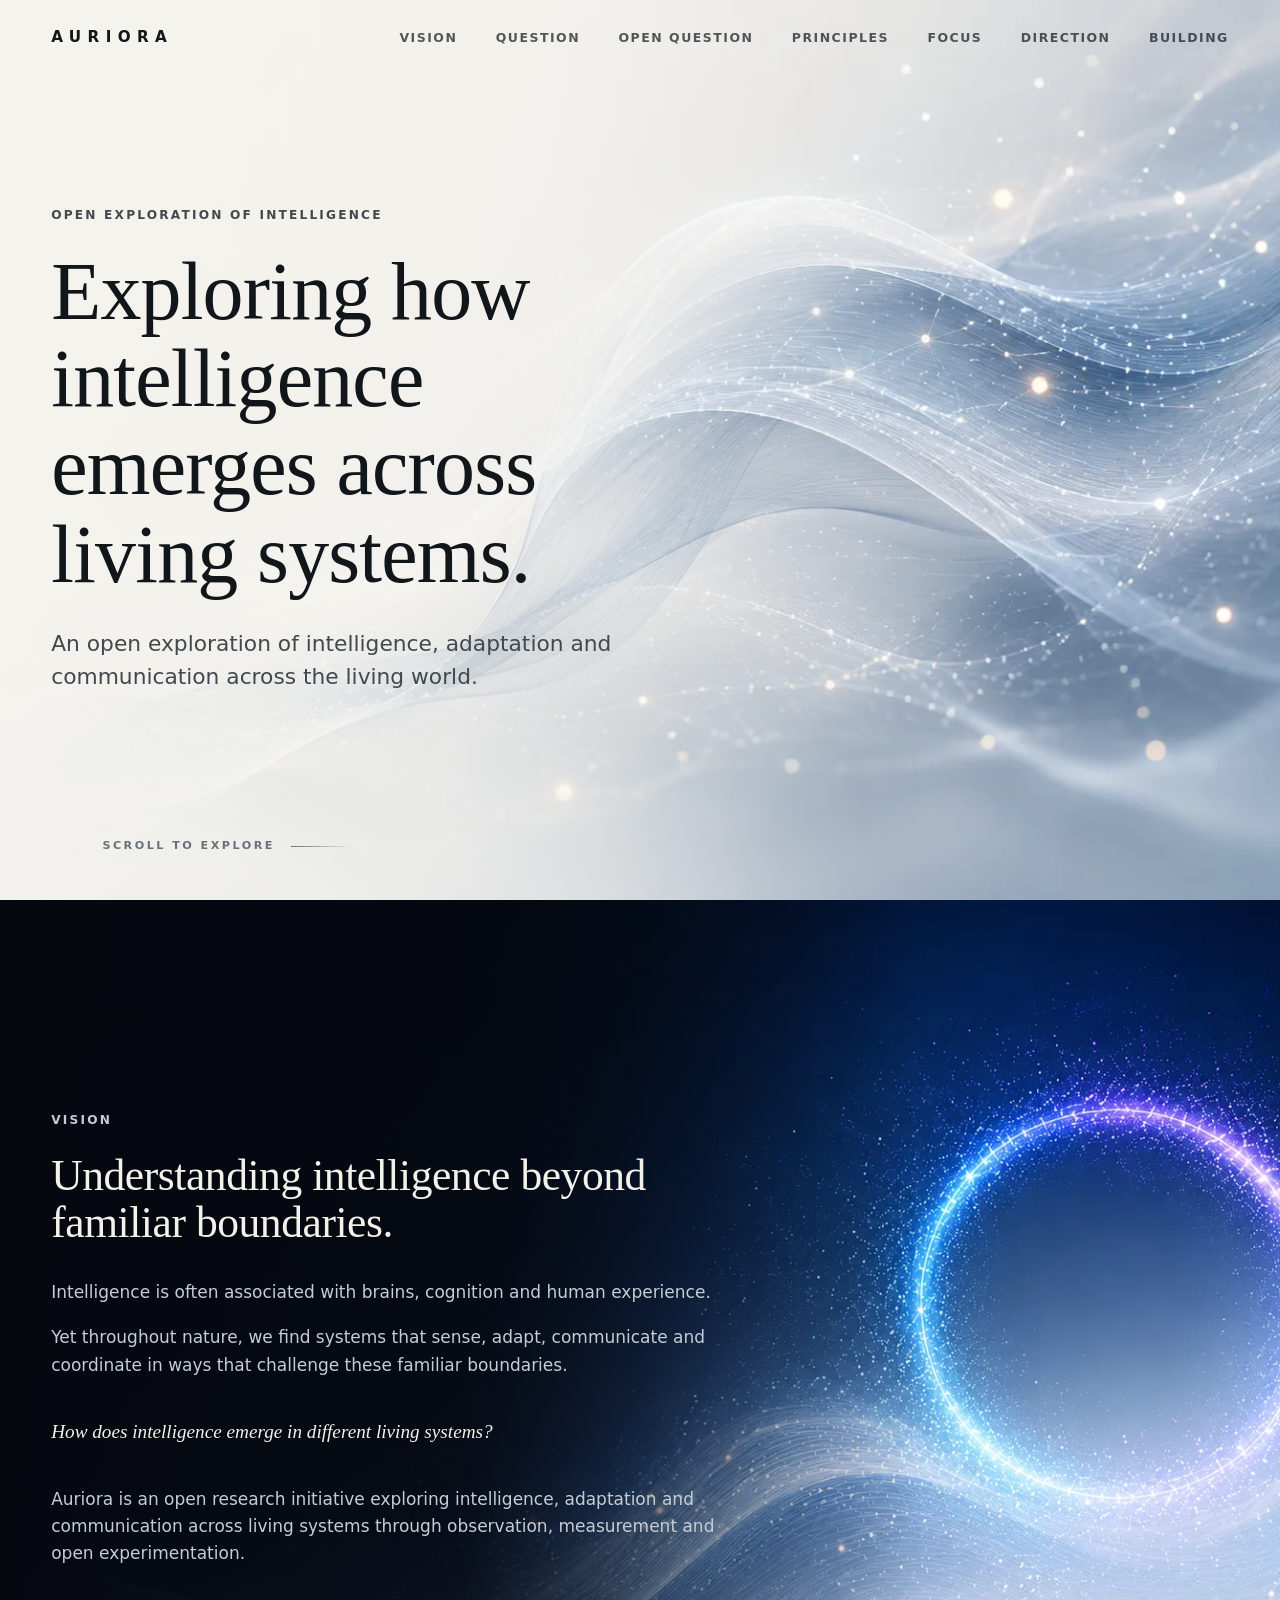
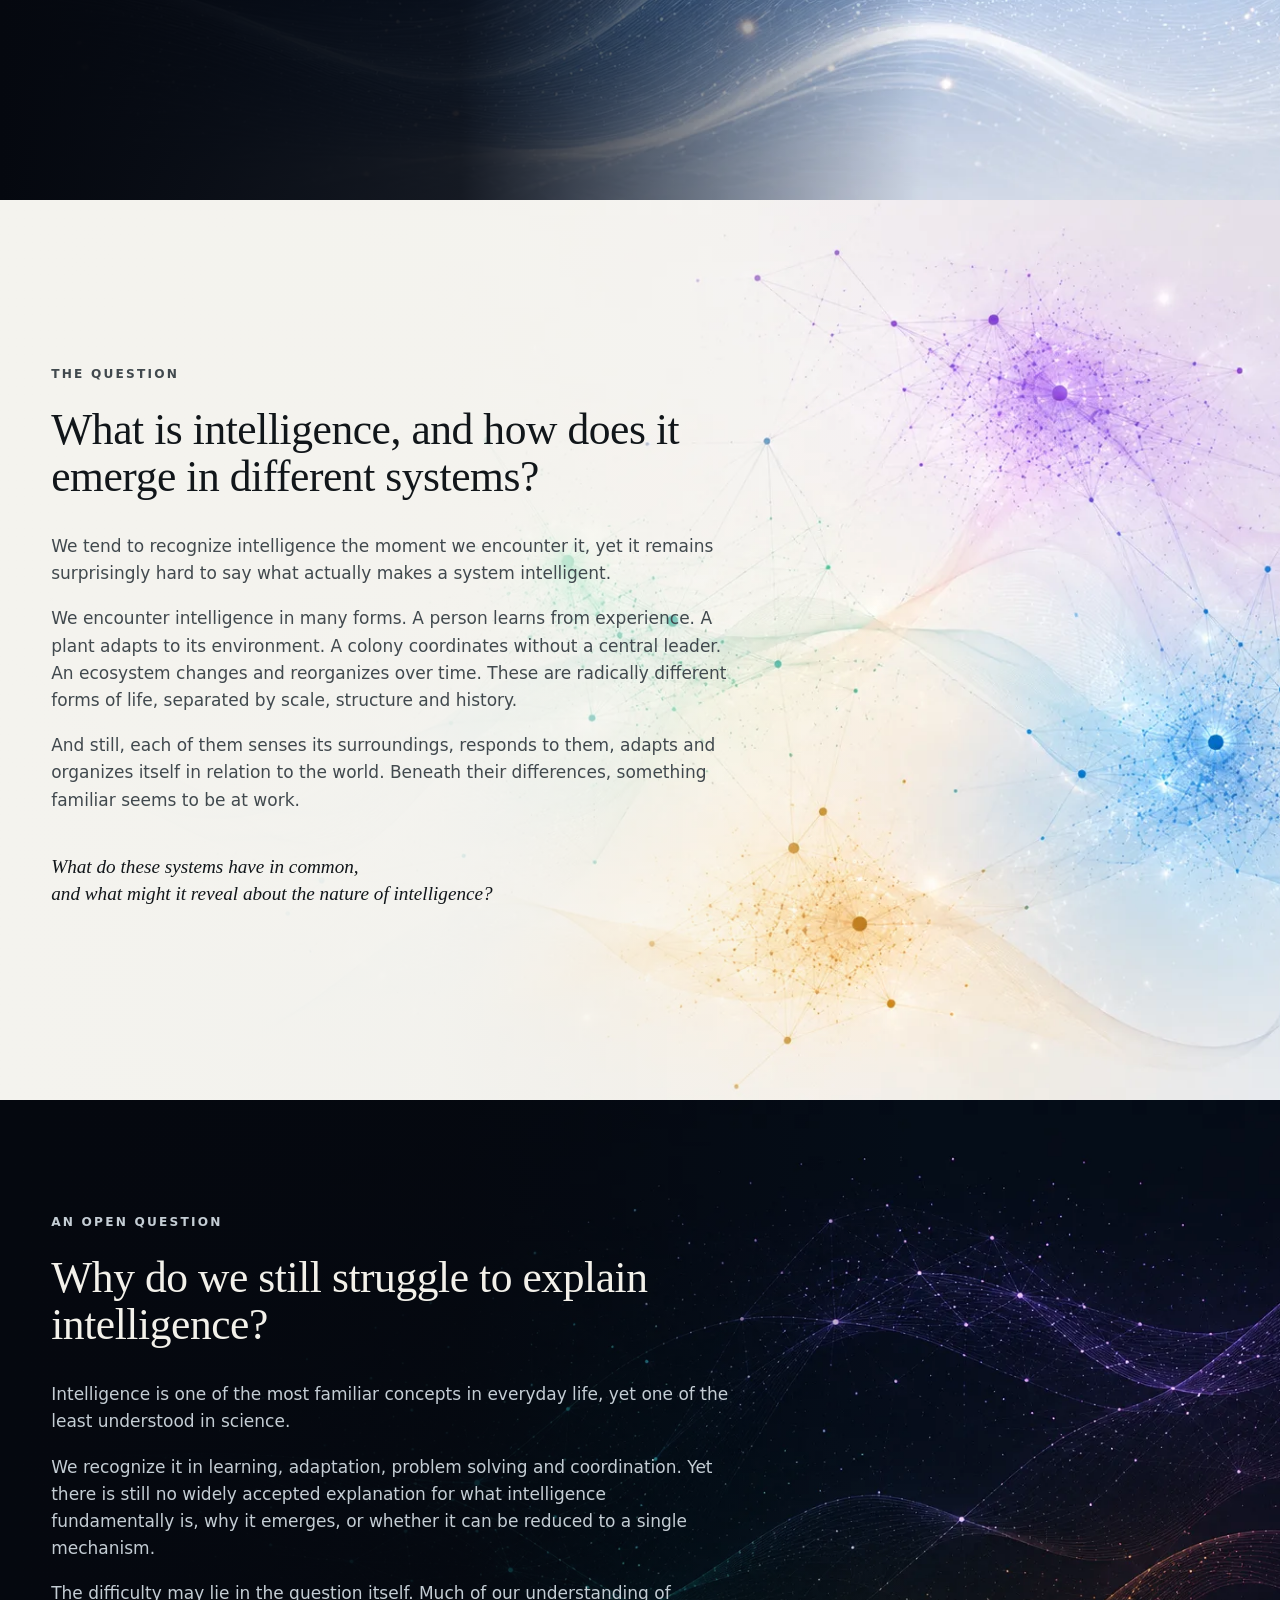
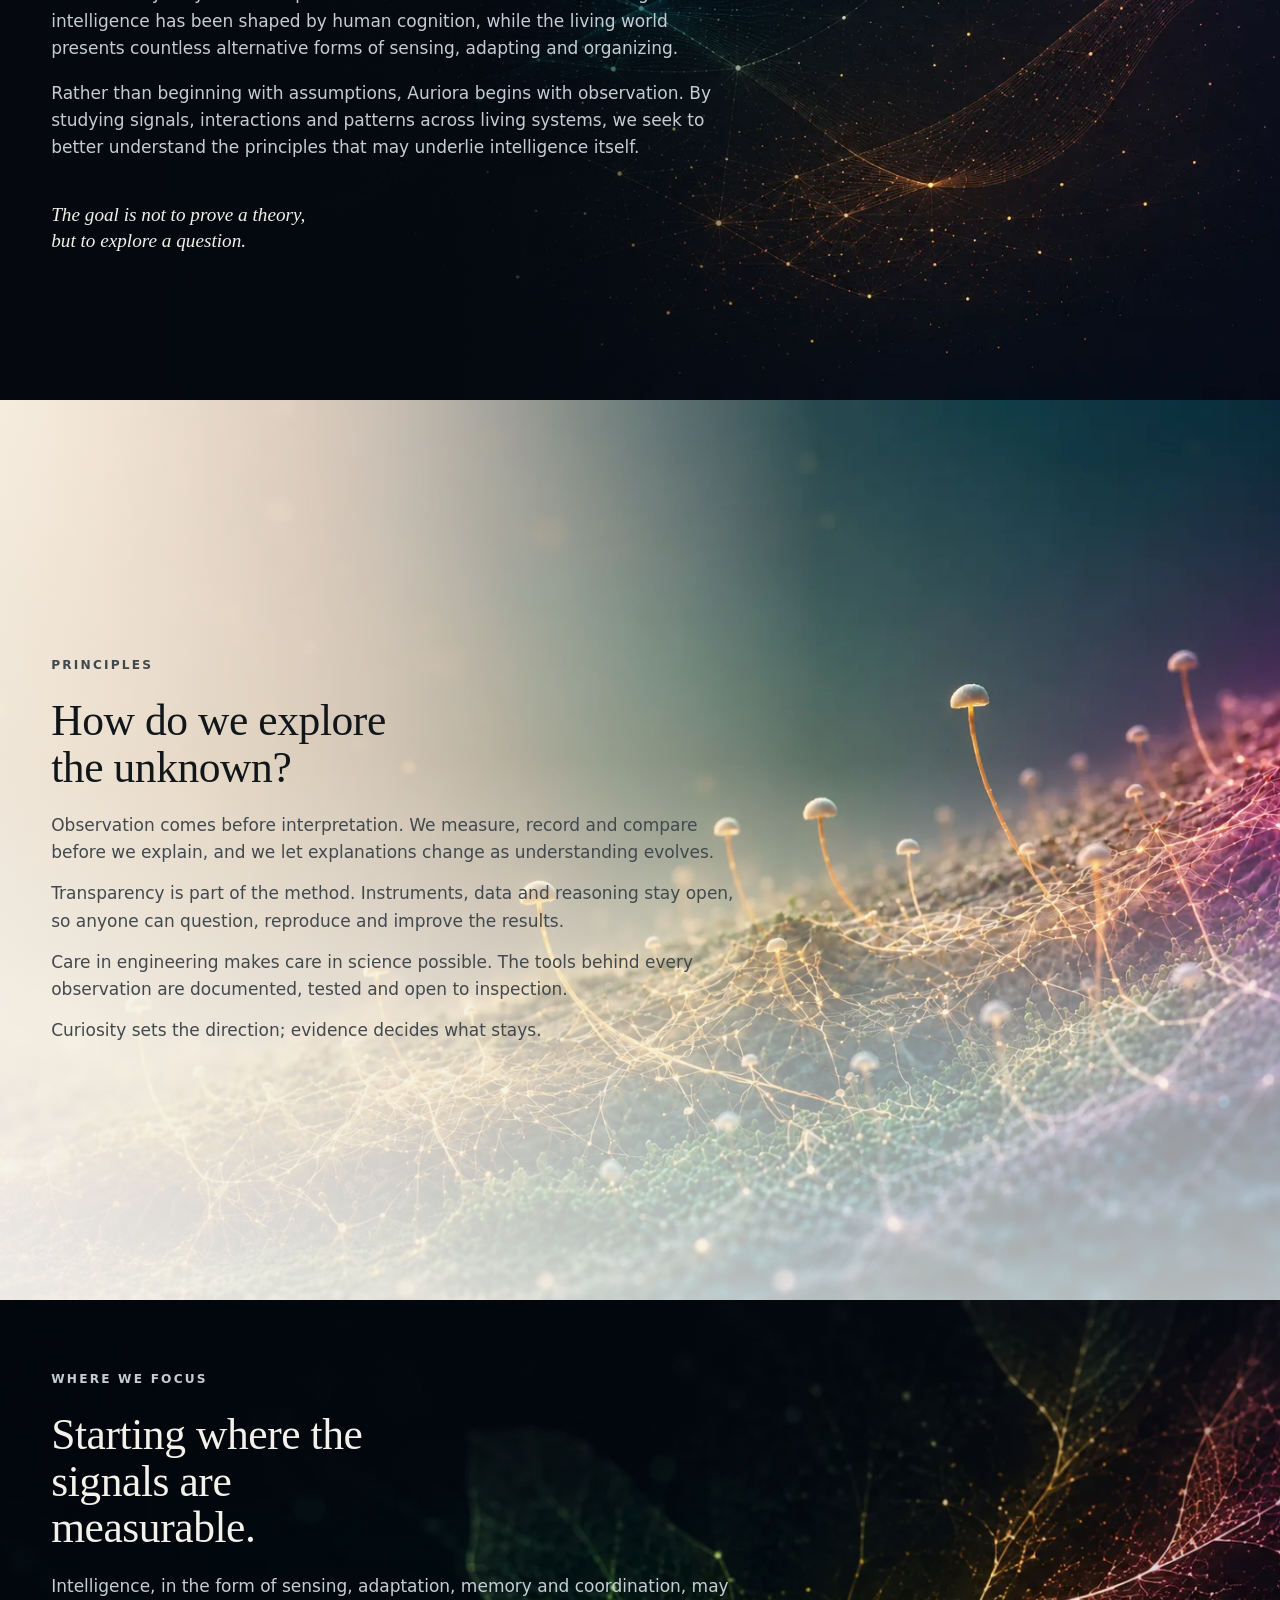
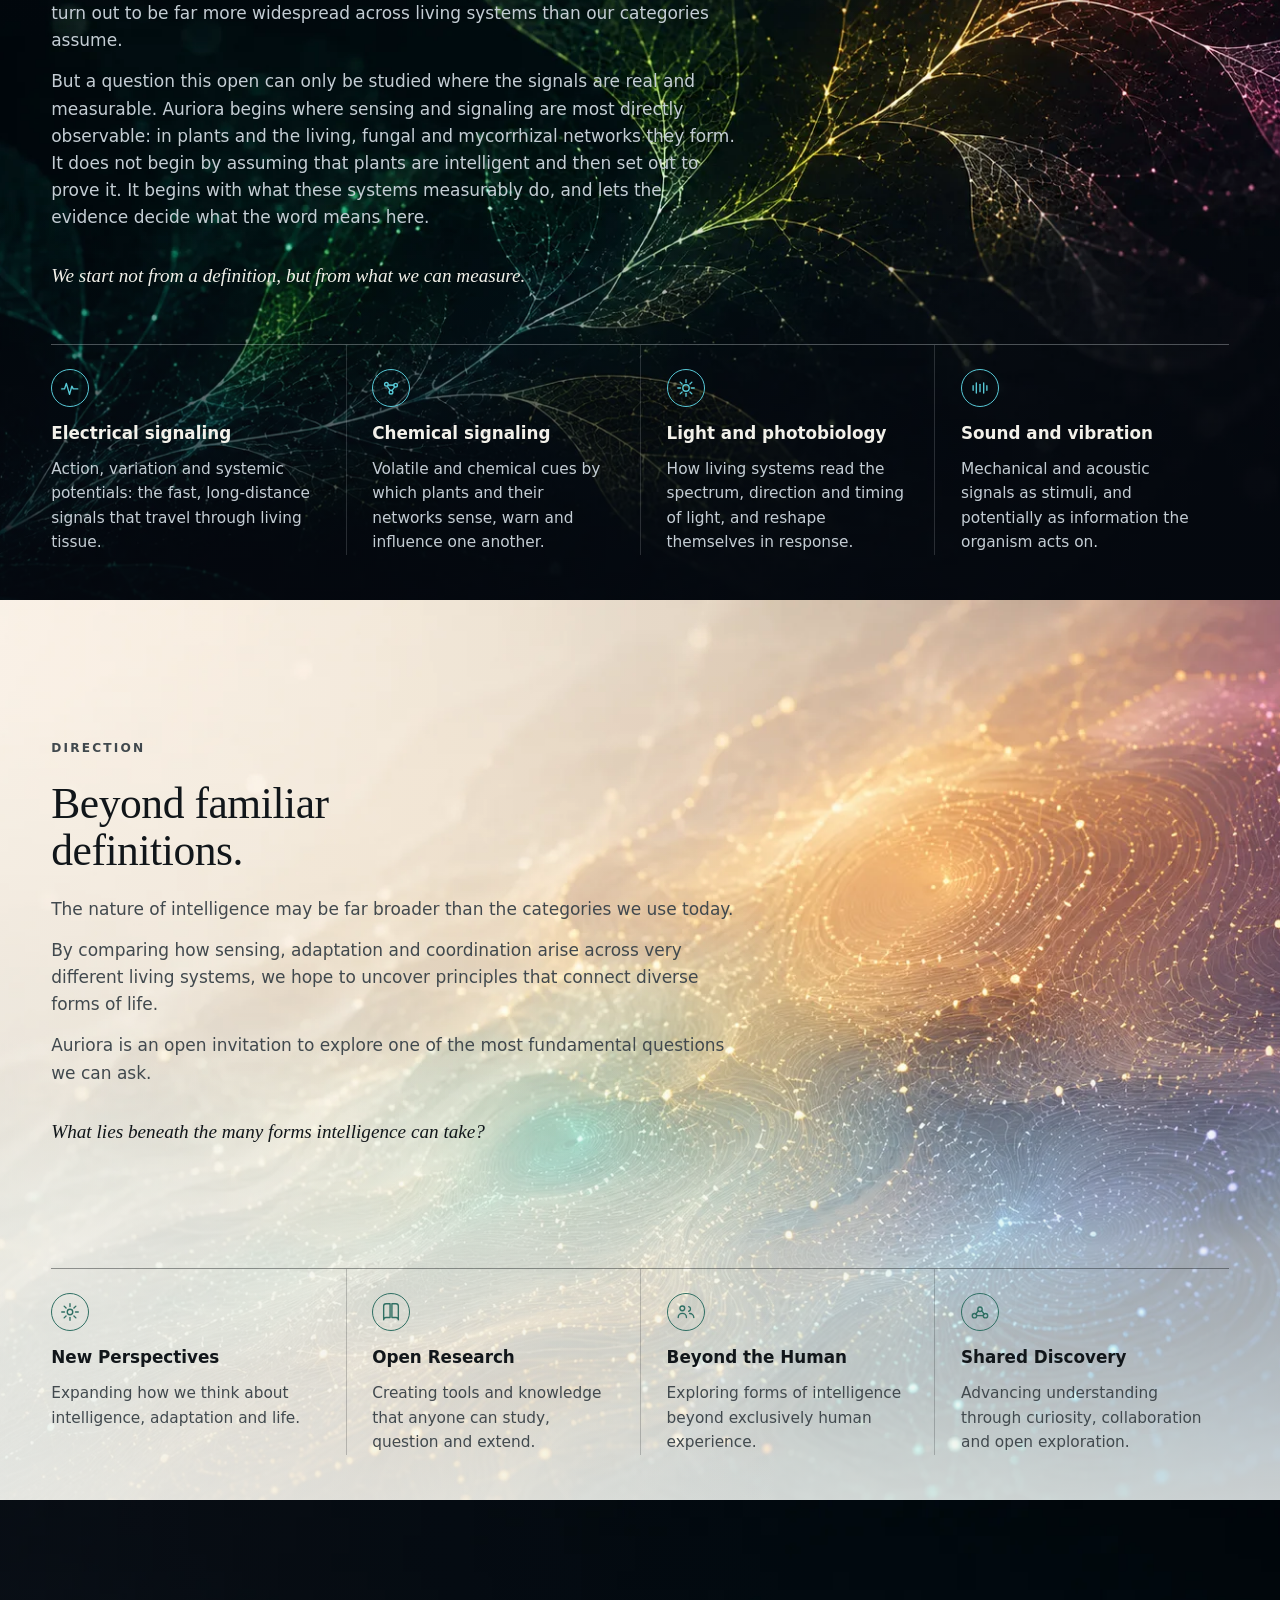
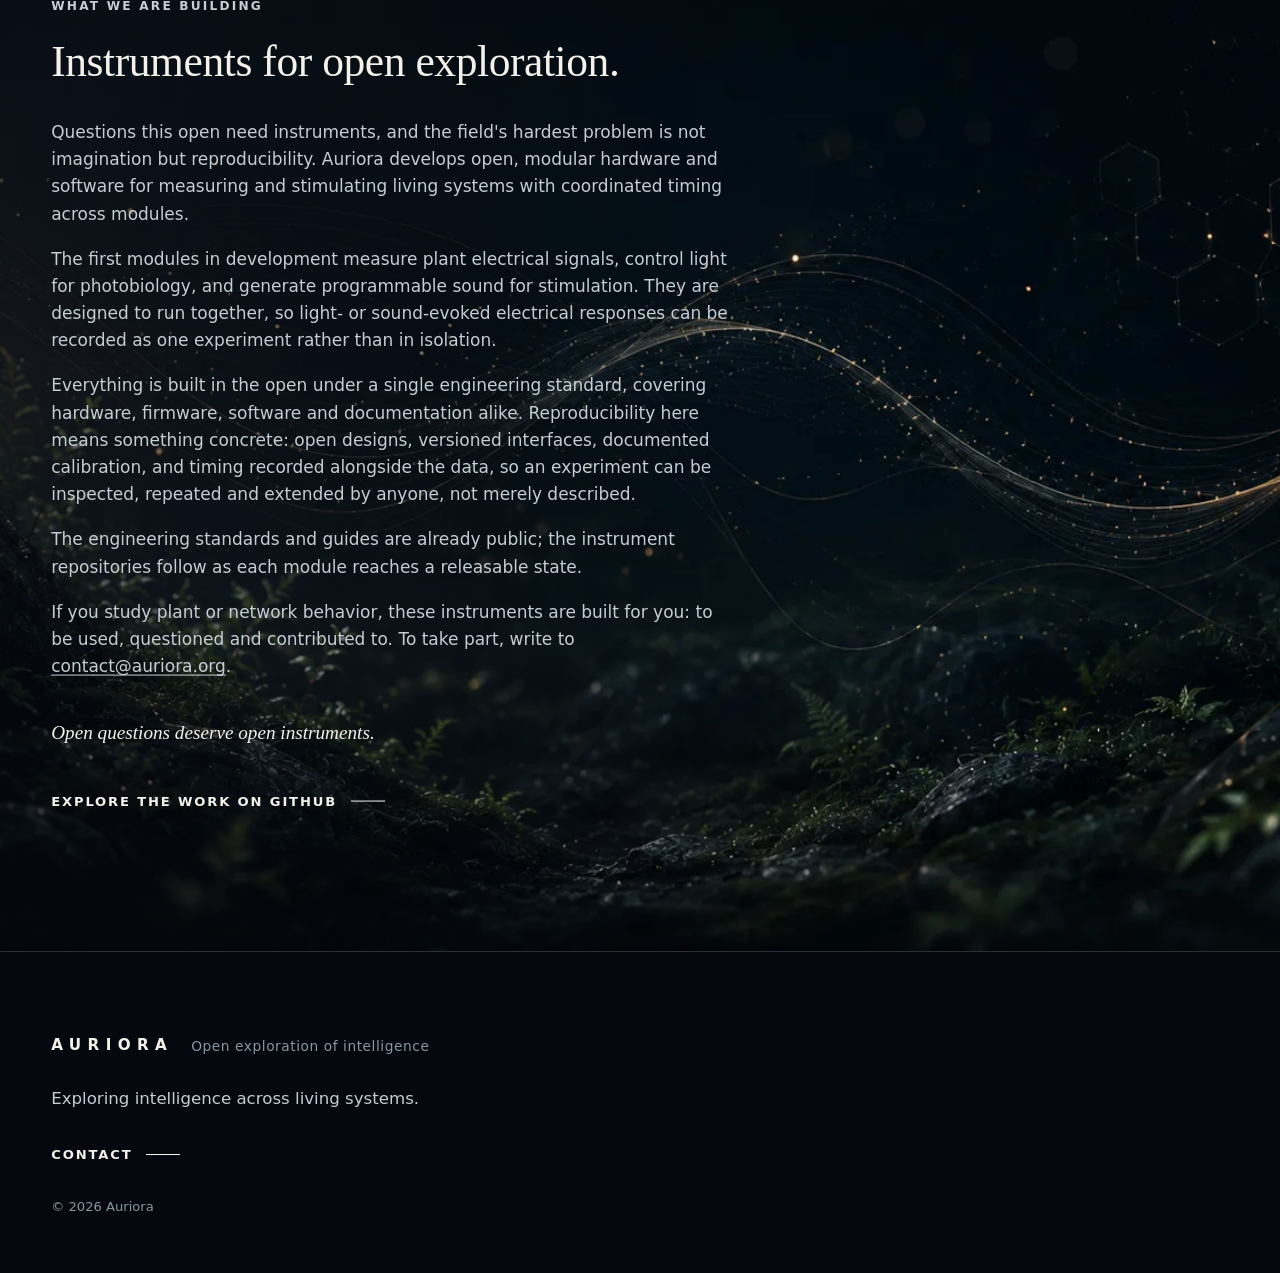
==== index.html @ f80153b6 "Make the Focus and Building copy more explicit without adding sections - Focus: state that Auriora d" ====
<!DOCTYPE html>
<html lang="en">
  <head>
    <meta charset="UTF-8" />
    <meta name="viewport" content="width=device-width, initial-scale=1.0" />
    <meta
      name="description"
      content="Auriora is an open research initiative exploring intelligence, adaptation and communication across living systems through observation, measurement and open experimentation."
    />
    <meta name="theme-color" content="#05080f" />
    <title>Auriora - Open Exploration of Intelligence</title>
    <link rel="canonical" href="https://auriora.org/" />
    <meta name="robots" content="index, follow" />
    <meta name="author" content="Auriora" />

    <!-- Open Graph (Facebook, LinkedIn, Slack, …) -->
    <meta property="og:type" content="website" />
    <meta property="og:site_name" content="Auriora" />
    <meta property="og:title" content="Auriora - Open Exploration of Intelligence" />
    <meta
      property="og:description"
      content="An open research initiative exploring intelligence, adaptation and communication across living systems through observation, measurement and open experimentation."
    />
    <meta property="og:url" content="https://auriora.org/" />
    <meta property="og:locale" content="en_US" />
    <meta property="og:image" content="https://auriora.org/assets/og-image.jpg" />
    <meta property="og:image:width" content="1200" />
    <meta property="og:image:height" content="630" />
    <meta
      property="og:image:alt"
      content="Faint luminous ring rising over a dark flowing signal field at dawn — Auriora"
    />

    <!-- Twitter / X card -->
    <meta name="twitter:card" content="summary_large_image" />
    <meta name="twitter:title" content="Auriora - Open Exploration of Intelligence" />
    <meta
      name="twitter:description"
      content="An open research initiative exploring intelligence, adaptation and communication across living systems through observation, measurement and open experimentation."
    />
    <meta name="twitter:image" content="https://auriora.org/assets/og-image.jpg" />

    <link rel="icon" href="/favicon.ico" sizes="any" />
    <link rel="icon" type="image/svg+xml" href="/favicon.svg" />
    <link rel="icon" type="image/png" href="/assets/favicon-32.png" sizes="32x32" />
    <link rel="apple-touch-icon" href="/apple-touch-icon.png" />
    <link rel="stylesheet" href="styles.css" />

    <!-- Structured data: helps search engines understand the entity behind the site -->
    <script type="application/ld+json">
      {
        "@context": "https://schema.org",
        "@type": "Organization",
        "name": "Auriora",
        "url": "https://auriora.org/",
        "description": "An open research initiative exploring intelligence, adaptation and communication across living systems through observation, measurement and open experimentation.",
        "email": "contact@auriora.org",
        "logo": "https://auriora.org/apple-touch-icon.png",
        "sameAs": ["https://github.com/auriora-org"]
      }
    </script>
  </head>
  <body>
    <a class="skip-link" href="#home">Skip to content</a>

    <header class="site-header" aria-label="Site header">
      <a class="wordmark" href="#home" aria-label="Auriora home">Auriora</a>
      <nav class="site-nav" aria-label="Primary navigation">
        <a href="#vision">Vision</a>
        <a href="#question">Question</a>
        <a href="#open-question">Open Question</a>
        <a href="#principles">Principles</a>
        <a href="#focus">Focus</a>
        <a href="#direction">Direction</a>
        <a href="#building">Building</a>
      </nav>
    </header>

    <main>
      <!-- 1 - HOME · light -->
      <section
        id="home"
        class="band band-light band-home"
        aria-labelledby="home-title"
        data-visual="wave"
      >
        <div class="band-visual" aria-hidden="true">
          <canvas class="signal-canvas" data-variant="wave"></canvas>
        </div>
        <div class="band-inner home-inner">
          <p class="eyebrow">Open exploration of intelligence</p>
          <h1 id="home-title">
            Exploring how intelligence emerges across living systems.
          </h1>
          <p class="lede">
            An open exploration of intelligence, adaptation and communication across
            the living world.
          </p>
        </div>
        <a class="scroll-cue" href="#vision" aria-label="Scroll to explore">
          <span>Scroll to explore</span>
          <span class="scroll-cue-line" aria-hidden="true"></span>
        </a>
      </section>

      <!-- 2 - VISION · dark -->
      <section
        id="vision"
        class="band band-dark band-split reveal"
        aria-labelledby="vision-title"
        data-visual="ring"
      >
        <div class="band-visual" aria-hidden="true">
          <canvas class="signal-canvas" data-variant="ring"></canvas>
        </div>
        <div class="band-inner band-inner-narrow">
          <p class="eyebrow">Vision</p>
          <h2 id="vision-title">Understanding intelligence beyond familiar boundaries.</h2>
          <p>
            Intelligence is often associated with brains, cognition and human
            experience.
          </p>
          <p>
            Yet throughout nature, we find systems that sense, adapt, communicate and
            coordinate in ways that challenge these familiar boundaries.
          </p>
          <p class="pull-question">How does intelligence emerge in different living systems?</p>
          <p>
            Auriora is an open research initiative exploring intelligence, adaptation
            and communication across living systems through observation, measurement
            and open experimentation.
          </p>
        </div>
      </section>

      <!-- 3 - QUESTION · light -->
      <section
        id="question"
        class="band band-light band-split reveal"
        aria-labelledby="question-title"
        data-visual="network"
      >
        <div class="band-visual" aria-hidden="true">
          <canvas class="signal-canvas" data-variant="network"></canvas>
        </div>
        <div class="band-inner band-inner-narrow">
          <p class="eyebrow">The question</p>
          <h2 id="question-title">
            What is intelligence, and how does it emerge in different systems?
          </h2>
          <p>
            We tend to recognize intelligence the moment we encounter it, yet it
            remains surprisingly hard to say what actually makes a system intelligent.
          </p>
          <p>
            We encounter intelligence in many forms. A person learns from experience.
            A plant adapts to its environment. A colony coordinates without a central
            leader. An ecosystem changes and reorganizes over time. These are radically
            different forms of life, separated by scale, structure and history.
          </p>
          <p>
            And still, each of them senses its surroundings, responds to them, adapts
            and organizes itself in relation to the world. Beneath their differences,
            something familiar seems to be at work.
          </p>
          <p class="pull-question">
            What do these systems have in common,<br />
            and what might it reveal about the nature of intelligence?
          </p>
        </div>
      </section>

      <!-- 4 - OPEN QUESTION · dark -->
      <section
        id="open-question"
        class="band band-dark band-split reveal"
        aria-labelledby="open-question-title"
        data-visual="field"
      >
        <div class="band-visual" aria-hidden="true">
          <canvas class="signal-canvas" data-variant="field"></canvas>
        </div>
        <div class="band-inner band-inner-narrow">
          <p class="eyebrow">An open question</p>
          <h2 id="open-question-title">Why do we still struggle to explain intelligence?</h2>
          <p>
            Intelligence is one of the most familiar concepts in everyday life, yet
            one of the least understood in science.
          </p>
          <p>
            We recognize it in learning, adaptation, problem solving and coordination.
            Yet there is still no widely accepted explanation for what intelligence
            fundamentally is, why it emerges, or whether it can be reduced to a single
            mechanism.
          </p>
          <p>
            The difficulty may lie in the question itself. Much of our understanding of
            intelligence has been shaped by human cognition, while the living world
            presents countless alternative forms of sensing, adapting and organizing.
          </p>
          <p>
            Rather than beginning with assumptions, Auriora begins with observation. By
            studying signals, interactions and patterns across living systems, we seek
            to better understand the principles that may underlie intelligence itself.
          </p>
          <p class="pull-question">
            The goal is not to prove a theory,<br />
            but to explore a question.
          </p>
        </div>
      </section>

      <!-- 5 - PRINCIPLES · light -->
      <section
        id="principles"
        class="band band-light band-feature reveal"
        aria-labelledby="principles-title"
        data-visual="web"
      >
        <div class="band-visual" aria-hidden="true">
          <canvas class="signal-canvas" data-variant="web"></canvas>
        </div>
        <div class="band-inner">
          <div class="feature-head">
            <p class="eyebrow">Principles</p>
            <h2 id="principles-title">How do we explore the unknown?</h2>
            <p>
              Observation comes before interpretation. We measure, record and
              compare before we explain, and we let explanations change as
              understanding evolves.
            </p>
            <p>
              Transparency is part of the method. Instruments, data and reasoning
              stay open, so anyone can question, reproduce and improve the
              results.
            </p>
            <p>
              Care in engineering makes care in science possible. The tools behind
              every observation are documented, tested and open to inspection.
            </p>
            <p>Curiosity sets the direction; evidence decides what stays.</p>
          </div>
        </div>
      </section>

      <!-- 6 - FOCUS · dark -->
      <section
        id="focus"
        class="band band-dark band-feature reveal"
        aria-labelledby="focus-title"
        data-visual="field"
      >
        <div class="band-visual" aria-hidden="true">
          <canvas class="signal-canvas" data-variant="field"></canvas>
        </div>
        <div class="band-inner">
          <div class="feature-head">
            <p class="eyebrow">Where we focus</p>
            <h2 id="focus-title">Starting where the signals are measurable.</h2>
            <p>
              Intelligence, in the form of sensing, adaptation, memory and coordination,
              may turn out to be far more widespread across living systems than our
              categories assume.
            </p>
            <p>
              But a question this open can only be studied where the signals are real and
              measurable. Auriora begins where sensing and signaling are most directly
              observable: in plants and the living, fungal and mycorrhizal networks they form.
              It does not begin by assuming that plants are intelligent and then set out to
              prove it. It begins with what these systems measurably do, and lets the
              evidence decide what the word means here.
            </p>
            <p class="pull-question">
              We start not from a definition, but from what we can measure.
            </p>
          </div>
          <div class="pillar-grid" role="list">
            <article class="pillar" role="listitem">
              <span class="pillar-mark" aria-hidden="true">
                <svg viewBox="0 0 24 24" fill="none" stroke="currentColor" stroke-width="1.5" stroke-linecap="round" stroke-linejoin="round">
                  <path d="M3 13h3l2-6 3.5 12 2.5-9 1.5 3h5" />
                </svg>
              </span>
              <h3>Electrical signaling</h3>
              <p>Action, variation and systemic potentials: the fast, long-distance signals that travel through living tissue.</p>
            </article>
            <article class="pillar" role="listitem">
              <span class="pillar-mark" aria-hidden="true">
                <svg viewBox="0 0 24 24" fill="none" stroke="currentColor" stroke-width="1.5" stroke-linecap="round" stroke-linejoin="round">
                  <circle cx="7" cy="8" r="2" />
                  <circle cx="17" cy="9" r="2" />
                  <circle cx="12" cy="16.5" r="2" />
                  <path d="M8.8 8.7 15.2 9" />
                  <path d="M7.7 9.8 11 14.7" />
                  <path d="M16.2 10.8 13 14.9" />
                </svg>
              </span>
              <h3>Chemical signaling</h3>
              <p>Volatile and chemical cues by which plants and their networks sense, warn and influence one another.</p>
            </article>
            <article class="pillar" role="listitem">
              <span class="pillar-mark" aria-hidden="true">
                <svg viewBox="0 0 24 24" fill="none" stroke="currentColor" stroke-width="1.5" stroke-linecap="round" stroke-linejoin="round">
                  <circle cx="12" cy="12" r="3.5" />
                  <path d="M12 3v3" />
                  <path d="M12 18v3" />
                  <path d="M3 12h3" />
                  <path d="M18 12h3" />
                  <path d="M5.6 5.6l2.1 2.1" />
                  <path d="M16.3 16.3l2.1 2.1" />
                  <path d="M18.4 5.6l-2.1 2.1" />
                  <path d="M7.7 16.3l-2.1 2.1" />
                </svg>
              </span>
              <h3>Light and photobiology</h3>
              <p>How living systems read the spectrum, direction and timing of light, and reshape themselves in response.</p>
            </article>
            <article class="pillar" role="listitem">
              <span class="pillar-mark" aria-hidden="true">
                <svg viewBox="0 0 24 24" fill="none" stroke="currentColor" stroke-width="1.5" stroke-linecap="round" stroke-linejoin="round">
                  <path d="M12 8v8" />
                  <path d="M8 6.5v11" />
                  <path d="M16 6.5v11" />
                  <path d="M4.5 9.5v5" />
                  <path d="M19.5 9.5v5" />
                </svg>
              </span>
              <h3>Sound and vibration</h3>
              <p>Mechanical and acoustic signals as stimuli, and potentially as information the organism acts on.</p>
            </article>
          </div>
        </div>
      </section>

      <!-- 7 - DIRECTION · light -->
      <section
        id="direction"
        class="band band-light band-feature reveal"
        aria-labelledby="direction-title"
        data-visual="field"
      >
        <div class="band-visual" aria-hidden="true">
          <canvas class="signal-canvas" data-variant="field"></canvas>
        </div>
        <div class="band-inner">
          <div class="feature-head feature-head-wide">
            <p class="eyebrow">Direction</p>
            <h2 id="direction-title">Beyond familiar definitions.</h2>
            <p>
              The nature of intelligence may be far broader than the categories we use
              today.
            </p>
            <p>
              By comparing how sensing, adaptation and coordination arise across very
              different living systems, we hope to uncover principles that connect
              diverse forms of life.
            </p>
            <p>
              Auriora is an open invitation to explore one of the most fundamental
              questions we can ask.
            </p>
            <p class="pull-question">What lies beneath the many forms intelligence can take?</p>
          </div>
          <div class="pillar-grid" role="list">
            <article class="pillar" role="listitem">
              <span class="pillar-mark" aria-hidden="true">
                <svg viewBox="0 0 24 24" fill="none" stroke="currentColor" stroke-width="1.5" stroke-linecap="round" stroke-linejoin="round">
                  <circle cx="12" cy="12" r="3" />
                  <path d="M12 3v3" />
                  <path d="M12 18v3" />
                  <path d="M3 12h3" />
                  <path d="M18 12h3" />
                  <path d="M5.6 5.6l2.1 2.1" />
                  <path d="M16.3 16.3l2.1 2.1" />
                  <path d="M18.4 5.6l-2.1 2.1" />
                  <path d="M7.7 16.3l-2.1 2.1" />
                </svg>
              </span>
              <h3>New Perspectives</h3>
              <p>Expanding how we think about intelligence, adaptation and life.</p>
            </article>
            <article class="pillar" role="listitem">
              <span class="pillar-mark" aria-hidden="true">
                <svg viewBox="0 0 24 24" fill="none" stroke="currentColor" stroke-width="1.5" stroke-linecap="round" stroke-linejoin="round">
                  <path d="M4 5.5A2.5 2.5 0 0 1 6.5 3H11v15H6.5A2.5 2.5 0 0 0 4 20.5z" />
                  <path d="M20 5.5A2.5 2.5 0 0 0 17.5 3H13v15h4.5a2.5 2.5 0 0 1 2.5 2.5z" />
                </svg>
              </span>
              <h3>Open Research</h3>
              <p>Creating tools and knowledge that anyone can study, question and extend.</p>
            </article>
            <article class="pillar" role="listitem">
              <span class="pillar-mark" aria-hidden="true">
                <svg viewBox="0 0 24 24" fill="none" stroke="currentColor" stroke-width="1.5" stroke-linecap="round" stroke-linejoin="round">
                  <circle cx="8" cy="8" r="2.6" />
                  <path d="M3.5 18a4.5 4.5 0 0 1 9 0" />
                  <path d="M15 6.2a2.6 2.6 0 0 1 0 5" />
                  <path d="M16 13.6a4.5 4.5 0 0 1 4.5 4.4" />
                </svg>
              </span>
              <h3>Beyond the Human</h3>
              <p>Exploring forms of intelligence beyond exclusively human experience.</p>
            </article>
            <article class="pillar" role="listitem">
              <span class="pillar-mark" aria-hidden="true">
                <svg viewBox="0 0 24 24" fill="none" stroke="currentColor" stroke-width="1.5" stroke-linecap="round" stroke-linejoin="round">
                  <circle cx="12" cy="9" r="2.4" />
                  <circle cx="6" cy="16" r="2.4" />
                  <circle cx="18" cy="16" r="2.4" />
                  <path d="M10.3 10.6 7.4 14.2" />
                  <path d="M13.7 10.6l2.9 3.6" />
                  <path d="M8.4 16h7.2" />
                </svg>
              </span>
              <h3>Shared Discovery</h3>
              <p>Advancing understanding through curiosity, collaboration and open exploration.</p>
            </article>
          </div>
        </div>
      </section>

      <!-- 8 - BUILDING · dark -->
      <section
        id="building"
        class="band band-dark band-split reveal"
        aria-labelledby="building-title"
        data-visual="wave"
      >
        <div class="band-visual" aria-hidden="true">
          <canvas class="signal-canvas" data-variant="wave"></canvas>
        </div>
        <div class="band-inner band-inner-narrow">
          <p class="eyebrow">What we are building</p>
          <h2 id="building-title">Instruments for open exploration.</h2>
          <p>
            Questions this open need instruments, and the field's hardest
            problem is not imagination but reproducibility. Auriora develops
            open, modular hardware and software for measuring and stimulating
            living systems with coordinated timing across modules.
          </p>
          <p>
            The first modules in development measure plant electrical signals,
            control light for photobiology, and generate programmable sound for
            stimulation. They are designed to run together, so light- or
            sound-evoked electrical responses can be recorded as one experiment
            rather than in isolation.
          </p>
          <p>
            Everything is built in the open under a single engineering standard,
            covering hardware, firmware, software and documentation alike.
            Reproducibility here means something concrete: open designs, versioned
            interfaces, documented calibration, and timing recorded alongside the
            data, so an experiment can be inspected, repeated and extended by
            anyone, not merely described.
          </p>
          <p>
            The engineering standards and guides are already public; the instrument
            repositories follow as each module reaches a releasable state.
          </p>
          <p>
            If you study plant or network behavior, these instruments are built
            for you: to be used, questioned and contributed to. To take part, write
            to <a href="mailto:contact@auriora.org">contact@auriora.org</a>.
          </p>
          <p class="pull-question">Open questions deserve open instruments.</p>
          <a
            class="link-arrow"
            href="https://github.com/auriora-org"
            target="_blank"
            rel="noopener"
            >Explore the work on GitHub</a
          >
        </div>
      </section>
    </main>


    <footer id="contact" class="site-footer">
      <div class="footer-inner">
        <div class="footer-brand">
          <span class="wordmark">Auriora</span>
          <span class="footer-tag">Open exploration of intelligence</span>
        </div>
        <p class="footer-note">
          Exploring intelligence across living systems.
        </p>
        <p class="footer-contact">
          <a class="link-arrow" href="mailto:contact@auriora.org">Contact</a>
        </p>
        <p class="footer-legal">
          &copy; <span id="year"></span> Auriora
        </p>
      </div>
    </footer>

    <script src="script.js"></script>

    <!-- Cloudflare Web Analytics -->
    <script
      defer
      src="https://static.cloudflareinsights.com/beacon.min.js"
      data-cf-beacon='{"token": "db833fd574024afe9e8c441dd59337fd"}'
    ></script>
    <!-- End Cloudflare Web Analytics -->
  </body>
</html>
---- styles.css ----
/* ============================================================
   Auriora — open research initiative
   Alternating light / dark bands, six sections.
   Self-contained: no framework, no external fonts, no network.
   ============================================================ */

:root {
  /* light band palette */
  --l-bg: #f4f3ee;
  --l-bg-2: #ebeae3;
  --l-text: #11161a;
  --l-text-soft: #41494e;
  --l-muted: #6a7178;
  --l-line: rgba(17, 22, 26, 0.14);
  --l-line-strong: rgba(17, 22, 26, 0.28);
  --l-accent: #2f6f63;

  /* dark band palette */
  --d-bg: #05080f;
  --d-bg-2: #0a1018;
  --d-text: #f3f1ea;
  --d-text-soft: #c4cdd4;
  --d-muted: #8a96a0;
  --d-line: rgba(238, 244, 248, 0.16);
  --d-line-strong: rgba(238, 244, 248, 0.30);
  --d-accent: #57c8d6;

  --container: 1240px;
  --header-h: 76px;
  --space-band: clamp(96px, 13vh, 168px);

  --font-body: ui-sans-serif, system-ui, -apple-system, "Segoe UI", Roboto, Helvetica, Arial, sans-serif;
  --font-display: Georgia, "Times New Roman", "Liberation Serif", serif;

  --ease: cubic-bezier(0.4, 0, 0.1, 1);
}

* {
  box-sizing: border-box;
}

html {
  /* no CSS scroll-behavior: smooth here — it makes the browser animate the
     jump to a #hash on refresh/load, which reads as the page slowly
     auto-scrolling. In-page nav clicks get smooth scroll from script.js. */
  /* hide the scrollbar chrome (Firefox / legacy) */
  scrollbar-width: none;
  -ms-overflow-style: none;
}

html::-webkit-scrollbar,
body::-webkit-scrollbar {
  width: 0;
  height: 0;
  display: none;
}

body {
  margin: 0;
  min-width: 320px;
  background: var(--d-bg);
  color: var(--l-text);
  font-family: var(--font-body);
  font-size: 17px;
  line-height: 1.6;
  -webkit-font-smoothing: antialiased;
}

a {
  color: inherit;
  text-decoration: none;
}

p {
  margin: 0;
}

h1,
h2,
h3 {
  margin: 0;
  font-family: var(--font-display);
  font-weight: 500;
  line-height: 1.07;
  letter-spacing: -0.01em;
}

:focus-visible {
  outline: 2px solid currentColor;
  outline-offset: 4px;
  border-radius: 2px;
}

.skip-link {
  position: absolute;
  left: -9999px;
  top: 0;
  z-index: 100;
  padding: 12px 18px;
  background: var(--d-bg);
  color: var(--d-text);
}

.skip-link:focus {
  left: 16px;
  top: 16px;
}

/* ---------- header ---------- */

.site-header {
  position: fixed;
  inset: 0 0 auto 0;
  z-index: 40;
  display: flex;
  align-items: center;
  justify-content: space-between;
  gap: 24px;
  min-height: var(--header-h);
  padding: 0 clamp(20px, 4vw, 56px);
  color: var(--d-text);
  background: transparent;
  -webkit-backdrop-filter: blur(0);
  backdrop-filter: blur(0);
  transition: background 320ms var(--ease), color 320ms var(--ease),
    border-color 320ms var(--ease), backdrop-filter 320ms var(--ease),
    -webkit-backdrop-filter 320ms var(--ease);
  border-bottom: 1px solid transparent;
}

/* Free-scroll desktop (no paging): content can rest at any offset, so a band's
   text may sit directly behind the header and read as an unreadable overlap.
   Keep a permanent, gentle blur + band-tinted scrim behind the header so the
   wordmark/nav stay legible at every scroll position. Lighter than the
   in-transition seam treatment because it's always on, not a passing moment.
   Declared BEFORE .in-transition so that during an actual band crossing the
   stronger .in-transition tint wins in the cascade. JS adds .free-scroll only on
   the desktop layout without paging; mobile (≤920px) has its own ::before blur. */
.site-header.free-scroll {
  background: color-mix(in srgb, var(--d-bg) 55%, transparent);
  -webkit-backdrop-filter: blur(9px);
  backdrop-filter: blur(9px);
  border-bottom-color: color-mix(in srgb, var(--d-line) 70%, transparent);
}

.site-header.free-scroll.on-light {
  background: color-mix(in srgb, var(--l-bg) 58%, transparent);
  border-bottom-color: color-mix(in srgb, var(--l-line) 70%, transparent);
}

/* while a band boundary cuts through the header, fade in a soft blur + a
   band-tinted scrim so the wordmark/nav stay legible across the seam.
   Resting within a single band, the header stays fully transparent. */
.site-header.in-transition {
  background: color-mix(in srgb, var(--d-bg) 62%, transparent);
  -webkit-backdrop-filter: blur(8px);
  backdrop-filter: blur(8px);
  border-bottom-color: var(--d-line);
}

/* header text adapts to the band currently behind it */
.site-header.on-light {
  color: var(--l-text);
}

.site-header.on-light.in-transition {
  background: color-mix(in srgb, var(--l-bg) 64%, transparent);
  border-bottom-color: var(--l-line);
}

.wordmark {
  font-family: var(--font-body);
  font-size: 0.95rem;
  font-weight: 700;
  letter-spacing: 0.42em;
  text-transform: uppercase;
  text-indent: 0em;
}

.site-nav {
  display: flex;
  flex-wrap: wrap;
  justify-content: flex-end;
  gap: clamp(20px, 3vw, 48px);
  font-size: 0.78rem;
  font-weight: 600;
  letter-spacing: 0.12em;
  text-transform: uppercase;
}

.site-nav a {
  position: relative;
  opacity: 0.7;
  transition: opacity 200ms var(--ease);
}

.site-nav a::after {
  content: "";
  position: absolute;
  left: 0;
  bottom: -6px;
  width: 100%;
  height: 1px;
  background: currentColor;
  transform: scaleX(0);
  transform-origin: left;
  transition: transform 240ms var(--ease), opacity 240ms var(--ease), height 240ms var(--ease);
}

/* hover/focus on a NON-current link: a faint, thin line slides in — "I'd go
   here", distinct from the current section's solid line below */
.site-nav a:hover,
.site-nav a:focus-visible {
  opacity: 0.92;
}

.site-nav a:hover::after,
.site-nav a:focus-visible::after {
  transform: scaleX(1);
  opacity: 0.4;
}

/* the current section: a solid, full underline that's always present and
   brighter than any hover line, so "where I am" never reads as "where I point" */
.site-nav a.is-current {
  opacity: 1;
}

.site-nav a.is-current::after {
  transform: scaleX(1);
  opacity: 1;
  height: 2px;
}

/* ---------- bands ---------- */

.band {
  position: relative;
  isolation: isolate;
  overflow: hidden;
  display: grid;
  align-items: center;
  min-height: 100svh;
  padding-block: var(--space-band);
}

.band-light {
  --bg: var(--l-bg);
  --bg-2: var(--l-bg-2);
  --text: var(--l-text);
  --text-soft: var(--l-text-soft);
  --muted: var(--l-muted);
  --line: var(--l-line);
  --line-strong: var(--l-line-strong);
  --accent: var(--l-accent);
  background: linear-gradient(165deg, var(--l-bg) 0%, var(--l-bg-2) 100%);
  color: var(--l-text);
}

.band-dark {
  --bg: var(--d-bg);
  --bg-2: var(--d-bg-2);
  --text: var(--d-text);
  --text-soft: var(--d-text-soft);
  --muted: var(--d-muted);
  --line: var(--d-line);
  --line-strong: var(--d-line-strong);
  --accent: var(--d-accent);
  background: radial-gradient(120% 90% at 78% 30%, var(--d-bg-2) 0%, var(--d-bg) 64%);
  color: var(--d-text);
}

.band-inner {
  position: relative;
  z-index: 3;
  width: min(100% - clamp(40px, 8vw, 112px), var(--container));
  margin-inline: auto;
}

.band-inner-narrow {
  max-width: 680px;
  /* nudge the centred copy block up a touch so it doesn't sit dead-centre */
  transform: translateY(-2.5%);
}

/* in the narrow split columns a full-size h2 crowds the copy beneath it, so
   step the heading down to suit the tighter measure */
.band-inner-narrow h2 {
  font-size: clamp(2rem, 3.4vw, 3.4rem);
}

/* breathing room for the flowing copy in the split sections (Vision, Question,
   Focus): a gap under the title, between stacked paragraphs, and a larger gap
   before the closing link */
.band-inner-narrow h2 + p,
.band-inner-narrow h2 + ul {
  margin-top: 34px;
}

.band-inner-narrow p + p {
  margin-top: 18px;
}

.band-inner-narrow > .link-arrow {
  margin-top: 44px;
}

/* split layout: copy left, visual filling the right half */
.band-split .band-visual-right {
  inset: 0 0 0 auto;
  width: min(62vw, 880px);
}

/* visual layer (canvas placeholder + optional image asset) */
.band-visual {
  position: absolute;
  inset: 0;
  z-index: 1;
  pointer-events: none;
}

.band-visual .signal-canvas {
  width: 100%;
  height: 100%;
  display: block;
}

/* ---- image asset hook ----
   Set `--asset: url("assets/xxx.webp")` on any .band to drop in a real
   visual. When set, the asset paints over the canvas placeholder. When
   unset, this layer is empty and the live canvas shows through — so the
   page is never broken, with or without assets. Each band also exposes
   --asset-pos / --asset-size for fine placement. */
.band-visual::after {
  content: "";
  position: absolute;
  inset: 0;
  background-image: var(--asset, none);
  background-repeat: no-repeat;
  background-position: var(--asset-pos, center right);
  background-size: var(--asset-size, cover);
  pointer-events: none;
}

/* Dark-band glow assets ship on a black background. `screen` blending drops
   that black into the band colour (black contributes nothing in screen mode),
   so only the luminous graphic remains — no visible image rectangle/frame. */
.band-dark .band-visual::after {
  mix-blend-mode: screen;
}

/* when a band has a real asset, fade out the canvas placeholder under it */
.has-asset .signal-canvas {
  opacity: 0;
}

/* readability scrim over the visual so text never fights the field */
.band-light::after,
.band-dark::after {
  content: "";
  position: absolute;
  inset: 0;
  z-index: 2;
  pointer-events: none;
}

.band-split.band-light::after {
  background: linear-gradient(
    90deg,
    var(--l-bg) 0%,
    color-mix(in srgb, var(--l-bg) 92%, transparent) 34%,
    transparent 70%
  );
}

.band-split.band-dark::after {
  background: linear-gradient(
    90deg,
    var(--d-bg) 0%,
    color-mix(in srgb, var(--d-bg) 90%, transparent) 36%,
    transparent 72%
  );
}

.band-feature.band-dark::after {
  background: radial-gradient(
    140% 120% at 50% 30%,
    transparent 30%,
    color-mix(in srgb, var(--d-bg) 70%, transparent) 100%
  );
}

/* full-bleed feature band WITH a screen-blended image: the black background
   already vanishes, so two gentle washes — a top one behind the heading and a
   bottom one behind the pillar grid, where the glowing field would otherwise
   swallow the card copy. The bright middle is left clear. */
.band-feature.band-dark.has-asset::after {
  background:
    linear-gradient(
      180deg,
      color-mix(in srgb, var(--d-bg) 55%, transparent) 0%,
      transparent 38%
    ),
    linear-gradient(
      180deg,
      transparent 55%,
      color-mix(in srgb, var(--d-bg) 60%, transparent) 78%,
      color-mix(in srgb, var(--d-bg) 78%, transparent) 100%
    );
}

.band-home.band-light::after {
  background: linear-gradient(
    100deg,
    var(--l-bg) 0%,
    color-mix(in srgb, var(--l-bg) 80%, transparent) 40%,
    transparent 80%
  );
}

/* light feature band WITH an image: two stacked washes — a left-to-right one so
   the left-aligned copy reads over the bright field, and a bottom-up one so the
   pillar grid stays legible over the busiest part of the photo. The clear right
   side of the image is left untouched. */
.band-feature.band-light.has-asset::after {
  background:
    linear-gradient(
      90deg,
      color-mix(in srgb, var(--l-bg) 48%, transparent) 0%,
      color-mix(in srgb, var(--l-bg) 24%, transparent) 30%,
      transparent 62%
    ),
    linear-gradient(
      180deg,
      transparent 42%,
      color-mix(in srgb, var(--l-bg) 24%, transparent) 70%,
      color-mix(in srgb, var(--l-bg) 38%, transparent) 100%
    );
}

/* ---------- type ---------- */

.eyebrow {
  margin: 0 0 22px;
  color: var(--accent);
  font-family: var(--font-body);
  font-size: 0.76rem;
  font-weight: 700;
  letter-spacing: 0.18em;
  text-transform: uppercase;
}

h1 {
  max-width: 15ch;
  font-size: clamp(2.9rem, 6.4vw, 6.6rem);
}

h2 {
  max-width: 16ch;
  font-size: clamp(2.3rem, 4.6vw, 4.6rem);
}

h3 {
  font-family: var(--font-body);
  font-size: 1.05rem;
  font-weight: 600;
  letter-spacing: 0;
  line-height: 1.3;
}

.band p {
  color: var(--text-soft);
}

/* inline links inside body copy (e.g. the contact address) */
.band p a {
  text-decoration: underline;
  text-underline-offset: 0.18em;
}

/* the central question, lifted out of the body copy so it lands on the reader */
.pull-question {
  font-family: var(--font-display);
  font-style: italic;
  font-size: clamp(1.12rem, 1.5vw, 1.32rem);
  line-height: 1.4;
  color: var(--text);
}
.band .pull-question {
  color: var(--text);
}

/* when the central question closes a feature head, give it room to breathe */
.feature-head .pull-question {
  margin-top: 30px;
  max-width: none;
}

.band-inner-narrow > .pull-question {
  margin-top: 40px;
}

/* match the space below the central question to the space above it */
.band-inner-narrow > .pull-question + p {
  margin-top: 40px;
}

.lede {
  max-width: 46ch;
  margin-top: 30px;
  color: var(--text);
  font-size: clamp(1.12rem, 1.7vw, 1.42rem);
  line-height: 1.5;
}

/* ---------- home ---------- */

.home-inner {
  max-width: var(--container);
}

.home-inner h1 {
  margin-top: 4px;
}

.scroll-cue {
  position: absolute;
  /* aligned to the content's left edge, as in the concept images */
  left: clamp(20px, 8vw, 112px);
  bottom: clamp(24px, 5vh, 48px);
  z-index: 3;
  display: grid;
  grid-auto-flow: column;
  align-items: center;
  gap: 16px;
  color: var(--muted);
  font-size: 0.7rem;
  font-weight: 600;
  letter-spacing: 0.22em;
  text-transform: uppercase;
}

.scroll-cue-line {
  width: 60px;
  height: 1px;
  background: linear-gradient(90deg, currentColor, transparent);
  animation: cue 2.6s var(--ease) infinite;
  transform-origin: left;
}

@keyframes cue {
  0%,
  100% {
    opacity: 0.3;
    transform: scaleX(0.55);
  }
  50% {
    opacity: 1;
    transform: scaleX(1);
  }
}

/* ---------- links ---------- */

.link-arrow {
  display: inline-flex;
  align-items: center;
  gap: 14px;
  font-size: 0.82rem;
  font-weight: 700;
  letter-spacing: 0.14em;
  text-transform: uppercase;
  color: var(--text);
}

.link-arrow::after {
  content: "";
  width: 34px;
  height: 1px;
  background: currentColor;
  transition: width 240ms var(--ease);
}

.link-arrow:hover,
.link-arrow:focus-visible {
  color: var(--accent);
}

.link-arrow:hover::after,
.link-arrow:focus-visible::after {
  width: 52px;
}

/* ---------- living web: pillar grid ---------- */

.band-feature .band-inner {
  display: grid;
  /* keep the heading→grid gap from ballooning on tall viewports (was 6vh→72px,
     which on a 1080p screen pushed the cards well clear of the copy); a tighter
     vh factor and cap keeps the grid close to the text at every width */
  gap: clamp(40px, 4vh, 52px);
}

/* Feature bands with a pillar grid (Focus, Direction) fill ≥1 screen but their
   copy+grid block is usually a little shorter, leaving slack. Instead of
   centring the whole block (which floats the grid in mid-band), split the band:
   the heading copy is centred in the space above and the 4-up grid is pinned to
   the bottom edge. To do this the inner grid must span the band's full height,
   so stretch the band's content and give the inner two rows — copy takes the
   free space (1fr), the grid takes only its own height (auto) at the foot.
   Where there's no slack the 1fr row collapses to the copy's height and this
   reads like a normal top-aligned block — nothing overflows. Applies at every
   width (desktop, tablet, single-column phone alike). */
.band-feature:has(.pillar-grid) {
  align-items: stretch;
}

.band-feature:has(.pillar-grid) .band-inner {
  grid-template-rows: 1fr auto;
}

.band-feature:has(.pillar-grid) .feature-head {
  align-self: center;
}

.feature-head {
  max-width: 760px;
}

/* match the stepped-down heading size used in the narrow split columns so the
   feature titles don't tower over their copy */
.feature-head h2 {
  font-size: clamp(2rem, 3.4vw, 3.4rem);
}

.feature-head-wide {
  max-width: 900px;
}

.feature-lede {
  margin-top: 26px;
  font-size: clamp(1.05rem, 1.5vw, 1.3rem);
  line-height: 1.55;
  max-width: 60ch;
}

/* body paragraphs in a feature head: gap under the title and between paragraphs.
   Match the narrow split columns so eyebrow→title→body spacing is identical
   across every section (eyebrow margin 22px from .eyebrow, title→body 34px). */
.feature-head h2 + p {
  margin-top: 34px;
}
.feature-head p {
  max-width: 64ch;
  line-height: 1.6;
}
.feature-head p + p {
  margin-top: 18px;
}

.pillar-grid {
  display: grid;
  grid-template-columns: repeat(4, minmax(0, 1fr));
  gap: 0;
  border-top: 1px solid var(--line-strong);
}

.pillar {
  padding: 32px clamp(20px, 2vw, 34px) 0 0;
}

.pillar + .pillar {
  padding-left: clamp(20px, 2vw, 34px);
  border-left: 1px solid var(--line);
}

.pillar-mark {
  display: flex;
  align-items: center;
  justify-content: center;
  width: 38px;
  height: 38px;
  margin-bottom: 22px;
  border: 1.5px solid var(--accent);
  border-radius: 50%;
  color: var(--accent);
}

.pillar-mark svg {
  width: 22px;
  height: 22px;
}

.pillar h3 {
  margin-bottom: 12px;
}

.pillar p {
  font-size: 0.96rem;
  color: var(--text-soft);
}

/* ---------- footer ---------- */

.site-footer {
  background: var(--d-bg);
  color: var(--d-text);
  padding: clamp(64px, 9vh, 110px) clamp(20px, 4vw, 56px) 56px;
  border-top: 1px solid var(--d-line);
}

.footer-inner {
  width: min(100%, var(--container));
  margin-inline: auto;
  display: grid;
  gap: 28px;
}

.footer-brand {
  display: flex;
  flex-wrap: wrap;
  align-items: center;
  gap: 18px;
}

.footer-tag {
  color: var(--d-muted);
  font-size: 0.86rem;
  letter-spacing: 0.04em;
}

.footer-note {
  max-width: 62ch;
  color: var(--d-text-soft);
  font-size: 1.04rem;
  line-height: 1.6;
}

.footer-contact {
  margin: 0;
}

.footer-contact .link-arrow {
  color: var(--d-text);
}

.footer-legal {
  color: var(--d-muted);
  font-size: 0.82rem;
}

/* ---------- reveal-on-scroll ---------- */

/* only hide content once JS confirms it can reveal it again —
   no-JS visitors and any observer failure leave everything visible */
.js-reveal .reveal {
  opacity: 0;
  transform: translateY(28px);
  transition: opacity 800ms var(--ease), transform 800ms var(--ease);
}

.js-reveal .reveal.is-visible {
  opacity: 1;
  transform: none;
}

/* ---------- responsive ---------- */

@media (max-width: 920px) {
  .site-header {
    flex-direction: column;
    align-items: flex-start;
    justify-content: center;
    gap: 10px;
    padding-block: 14px;
    min-height: auto;
  }

  /* mobile/tablet scrolls freely, so content continuously slides under the fixed
     header. The blur + tint live on a ::before layer BEHIND the text, masked to
     fade out toward the top — so both the blur and the tint dissolve into the
     band (no hard seam at the header's lower edge) rather than ending abruptly.
     The header itself carries no backdrop, keeping its text crisp. The text
     keeps the desktop adaptive behaviour (dark over light bands, light over
     dark) via the on-light class script.js toggles — we never touch its colour. */
  .site-header {
    background: transparent;
    -webkit-backdrop-filter: none;
    backdrop-filter: none;
    border-bottom-color: transparent;
  }

  .site-header::before {
    content: "";
    position: absolute;
    inset: 0;
    z-index: -1;
    -webkit-backdrop-filter: blur(10px);
    backdrop-filter: blur(10px);
    /* the nav sits across most of the header, so keep the backdrop solid down to
       ~72% and only feather the lower edge into the band — no hard seam, but the
       text zone above stays fully covered */
    -webkit-mask-image: linear-gradient(180deg, #000 72%, transparent 100%);
    mask-image: linear-gradient(180deg, #000 72%, transparent 100%);
  }

  /* tint held even across the text zone, then fading only over the lower edge so
     the header dissolves into the band instead of ending on a hard seam — most
     noticeable where the band is busy, e.g. principles */
  .site-header::before {
    background: linear-gradient(
      180deg,
      color-mix(in srgb, var(--d-bg) 26%, transparent) 0%,
      color-mix(in srgb, var(--d-bg) 24%, transparent) 60%,
      transparent 100%
    );
  }

  .site-header.on-light::before {
    background: linear-gradient(
      180deg,
      color-mix(in srgb, var(--l-bg) 30%, transparent) 0%,
      color-mix(in srgb, var(--l-bg) 28%, transparent) 60%,
      transparent 100%
    );
  }

  .site-nav {
    justify-content: flex-start;
    gap: 14px 20px;
    font-size: 0.82rem;
  }

  /* Every band fills at least one screen so short sections (e.g. Home) no longer
     collapse to a stub of content with empty space below. Short content is
     centred vertically; long content (it exceeds the viewport) grows the band
     past 100svh and stays scrollable as before. padding-block keeps a minimum
     gap above/below so centred content never tucks under the fixed header or
     hugs the lower edge. */
  .band {
    min-height: 100svh;
    align-items: center;
    padding-block: clamp(72px, 9vh, 104px);
  }

  /* Feature bands WITH a pillar grid (Focus, Direction) use the base split rule
     (copy centred above, grid pinned to the foot via stretch + 1fr/auto rows) at
     every width — including here. On a single-column phone the stacked cards make
     the band much taller than the viewport, so the 1fr row collapses and it reads
     as a normal top-aligned block; on tablet/desktop the slack opens up and the
     grid sits at the foot. Either way we must NOT revert to align-items:start,
     which would kill the stretch the split depends on. Principles is a
     .band-feature too but has NO grid, so it stays centred like the short
     sections (handled by the base .band align-items:center). */

  /* the desktop split layout nudges its centred copy up by a % of the band
     height; with auto-height top-aligned bands that % varies per section and
     pushes the eyebrow under the header inconsistently. Drop it so every
     section's eyebrow → title → body starts the same distance below the header. */
  .band-inner-narrow {
    transform: none;
  }

  /* clear the taller stacked mobile header */
  .band-home {
    padding-top: clamp(104px, 14vh, 140px);
  }

  /* on mobile the visual sits behind the full-width copy with a strong scrim */
  .band-split .band-visual-right {
    width: 100%;
  }

  /* Mobile split-band scrim. The earlier version ramped to a SOLID band colour
     by ~70%, which fully hid the lower two-thirds of the background — built for
     the old landscape assets. The portrait mobile assets are composed for this
     crop and are already low-contrast (pale ground / dark field), so the copy
     stays legible over a much gentler wash. Keep a soft top wash behind the
     heading and a light partial wash lower down for the smaller body text, but
     never fully cover — the network/glow now reads through. */
  .band-split.band-light::after {
    background: linear-gradient(
      180deg,
      color-mix(in srgb, var(--l-bg) 30%, transparent) 0%,
      color-mix(in srgb, var(--l-bg) 12%, transparent) 28%,
      color-mix(in srgb, var(--l-bg) 32%, transparent) 100%
    );
  }

  .band-split.band-dark::after {
    background: linear-gradient(
      180deg,
      color-mix(in srgb, var(--d-bg) 34%, transparent) 0%,
      color-mix(in srgb, var(--d-bg) 14%, transparent) 28%,
      color-mix(in srgb, var(--d-bg) 36%, transparent) 100%
    );
  }

  #vision.band-split.band-dark::after {
    background:
      radial-gradient(
        105% 44% at 24% 68%,
        color-mix(in srgb, var(--d-bg) 46%, transparent) 0%,
        color-mix(in srgb, var(--d-bg) 30%, transparent) 48%,
        color-mix(in srgb, var(--d-bg) 10%, transparent) 78%,
        transparent 100%
      ),
      linear-gradient(
        180deg,
        color-mix(in srgb, var(--d-bg) 36%, transparent) 0%,
        color-mix(in srgb, var(--d-bg) 16%, transparent) 30%,
        color-mix(in srgb, var(--d-bg) 46%, transparent) 100%
      );
  }

  /* Below the desktop breakpoint default to a SINGLE column. The old 2-column
     rule here ran all the way down to 0px, so large phones (561–699px) showed
     two columns where the card content didn't fit — the second column overran
     and the cards read as a left/right zig-zag. Two columns only earn their
     keep on a genuine tablet-width portrait, gated separately below. */
  .pillar-grid {
    grid-template-columns: 1fr;
  }

  /* In one column the cards stack, so the desktop COLUMN treatment must go: no
     left gutter and no vertical divider (it just runs through the stacked copy).
     Both come from the base `.pillar + .pillar` rule (specificity 0,2,0, applies
     to every card but the first), which a single-class `.pillar` reset (0,1,0)
     can't beat — so reset them on the same `.pillar + .pillar` selector here.
     Cards are separated by a horizontal top border instead. */
  .pillar + .pillar {
    padding-left: 0;
    border-left: 0;
  }

  .pillar:not(:first-child) {
    border-top: 1px solid var(--line);
  }
}

/* tablet portrait only: two columns fit here, so restore the 2×2 grid */
@media (min-width: 700px) and (max-width: 920px) {
  .pillar-grid {
    grid-template-columns: repeat(2, minmax(0, 1fr));
  }
  /* the copy-centred / grid-pinned-to-foot split is now a base rule (applies at
     every width); only the 2-column grid is tablet-specific here */

  .pillar:nth-child(3),
  .pillar:nth-child(4) {
    margin-top: 32px;
  }

  .pillar:nth-child(even) {
    padding-left: clamp(20px, 2vw, 34px);
    border-left: 1px solid var(--line);
  }

  .pillar:nth-child(odd) {
    border-left: 0;
    padding-left: 0;
  }
}

/* On tablet the nav links are still shown, so the header is taller (~84px) and
   its lower row of links sits at ~69px. The ≤920px ::before blur ends at the
   header's edge, so its 72% feather lands right across the links and content
   scrolling under them shows through. Extend the blur layer well past the link
   row so the links stay fully covered and the fade happens lower, into the band. */
@media (min-width: 561px) and (max-width: 920px) {
  .site-header::before {
    bottom: -30px;
  }
}

@media (max-width: 560px) {
  body {
    font-size: 16px;
  }

  /* On phones the six nav links wrap to two rows and push the header to ~119px,
     where the eyebrow collides with it. For a single-page site the in-page nav
     is a convenience, not the only way through — so drop the links and keep just
     the wordmark in a low, single-row bar. The 920px block above switched the
     header to a stacked column to fit the wrapping nav; with no nav to stack we
     revert to a centred single row. */
  .site-nav {
    display: none;
  }

  .site-header {
    flex-direction: row;
    align-items: center;
    justify-content: flex-start;
    gap: 0;
    padding: 12px clamp(20px, 6vw, 28px);
    min-height: 56px;
  }

  /* the home band's top padding was sized to clear the tall stacked header;
     now that the header is a short single row, lift the hero copy back up */
  .band-home {
    padding-top: clamp(76px, 12vh, 104px);
  }

  /* keep the scroll cue on phones — the home band still fills the screen with
     ample room below the lede, and on a single-page site it's the clearest hint
     that there's more below. Sit it above the safe-area inset so it clears the
     iOS home indicator / gesture bar. */
  .scroll-cue {
    bottom: calc(clamp(20px, 4vh, 36px) + env(safe-area-inset-bottom, 0px));
  }

  /* single column + stacked dividers are already set by the ≤920px block; just
     trim the per-card top padding a touch on phones */
  .pillar {
    padding-top: 28px;
  }

  /* With no nav only the wordmark sits in the bar; let the ::before blur reach a
     little further below AURIORA so it has room to feather out gently. Extend the
     layer past the header's lower edge and keep the original 72%-solid mask, so
     the solid zone clears the wordmark and the fade lands a touch lower. */
  .site-header::before {
    bottom: -14px;
  }
}

/* ---------- reduced motion ---------- */

@media (prefers-reduced-motion: reduce) {
  html {
    scroll-behavior: auto;
  }

  *,
  *::before,
  *::after {
    animation-duration: 0.001ms !important;
    animation-iteration-count: 1 !important;
    transition-duration: 0.001ms !important;
  }

  .reveal {
    opacity: 1;
    transform: none;
  }
}

/* ============================================================
   IMAGE ASSET MAP
   ------------------------------------------------------------
   Each band points at a visual in ./assets/ via --asset, layered
   over a canvas placeholder so the page degrades gracefully if an
   asset is missing.
   ============================================================ */

/* 1 — home (light) · ethereal flowing wave, fades into off-white from the left */
#home { --asset: url("assets/hero-wave.webp"); --asset-pos: right center; }

/* 2 — vision (dark) · luminous particle ring, full bleed, screen-blended */
#vision {
  --asset: url("assets/vision-ring-full.webp");
  --asset-pos: center;
  --asset-size: cover;
}

/* 3 — question (light) · world-coloured network on a pale ground, full bleed;
   normal blend (light asset, so no screen needed) */
#question { --asset: url("assets/question-network.webp"); --asset-pos: center; --asset-size: cover; }

/* 4 — open question (dark) · particle wave, full bleed, screen-blended. Copy is
   left-aligned to the content gutter (like the feature sections), not centred
   like the other narrow split columns. */
#open-question {
  --asset: url("assets/open-question.webp");
  --asset-pos: center;
  --asset-size: cover;
}
/* left-align the narrow copy column to the content gutter (like the feature
   sections) instead of centring it — used by Vision, Question and Open Question */
#vision .band-inner,
#question .band-inner,
#open-question .band-inner,
#building .band-inner {
  width: min(100% - clamp(40px, 8vw, 112px), var(--container));
}
#vision .band-inner-narrow,
#question .band-inner-narrow,
#open-question .band-inner-narrow,
#building .band-inner-narrow {
  max-width: none;
}
#vision .band-inner-narrow > *,
#question .band-inner-narrow > *,
#open-question .band-inner-narrow > *,
#building .band-inner-narrow > * {
  max-width: 680px;
}

/* 5 — principles / living web (light) · mycelial network on a pale ground along
   the lower edge; normal blend (light asset, so no screen needed) */
#principles { --asset: url("assets/principles.webp"); --asset-pos: center bottom; --asset-size: cover; }
/* its photo is darker/more saturated than direction's, so the shared light wash
   isn't enough behind the copy — strengthen the left/bottom washes here only */
#principles.band-feature.band-light.has-asset::after {
  background:
    linear-gradient(
      90deg,
      color-mix(in srgb, var(--l-bg) 82%, transparent) 0%,
      color-mix(in srgb, var(--l-bg) 56%, transparent) 30%,
      transparent 64%
    ),
    linear-gradient(
      180deg,
      transparent 40%,
      color-mix(in srgb, var(--l-bg) 56%, transparent) 70%,
      color-mix(in srgb, var(--l-bg) 74%, transparent) 100%
    );
}

/* 6 — focus (dark) · golden exploration field, full bleed, screen-blended */
#focus { --asset: url("assets/exploration.webp"); --asset-pos: center; --asset-size: cover; }

/* 7 — direction (light) · luminous connection field on a pale ground, full bleed;
   normal blend (light asset, so no screen needed) */
#direction { --asset: url("assets/direction.webp"); --asset-pos: center; --asset-size: cover; }

/* 8 — building (dark) · instrument signal field, full bleed, screen-blended */
#building { --asset: url("assets/building.webp"); --asset-pos: center; --asset-size: cover; }
/* the art is already dark and right-composed, so the default split scrim buries
   it — keep only a gentle left wash behind the copy and let the field through */
#building.band-split.band-dark::after {
  background: linear-gradient(
    90deg,
    color-mix(in srgb, var(--d-bg) 68%, transparent) 0%,
    color-mix(in srgb, var(--d-bg) 40%, transparent) 36%,
    transparent 64%
  );
}

/* dark hairlines like principles */
#direction .pillar-grid { border-top-color: rgba(17, 22, 26, 0.42); }
#direction .pillar + .pillar { border-left-color: rgba(17, 22, 26, 0.22); }
/* the right end of the photo turns dark blue under the grid, where the dark
   hairlines vanish. Keep the gentle left wash, but lift the bottom wash here so
   the lower strip pales evenly and the dividers read across the full width. */
#direction.band-feature.band-light.has-asset::after {
  background:
    linear-gradient(
      90deg,
      color-mix(in srgb, var(--l-bg) 48%, transparent) 0%,
      color-mix(in srgb, var(--l-bg) 24%, transparent) 30%,
      transparent 62%
    ),
    linear-gradient(
      180deg,
      transparent 48%,
      color-mix(in srgb, var(--l-bg) 62%, transparent) 72%,
      color-mix(in srgb, var(--l-bg) 82%, transparent) 100%
    );
}

@media (min-width: 561px) and (max-width: 920px) {
  #principles.band-feature.band-light.has-asset::after,
  #direction.band-feature.band-light.has-asset::after {
    clip-path: inset(116px 0 0 0);
  }

  #principles.band-feature.band-light.has-asset::after {
    background:
      radial-gradient(
        110% 64% at 18% 35%,
        color-mix(in srgb, var(--l-bg) 78%, transparent) 0%,
        color-mix(in srgb, var(--l-bg) 60%, transparent) 44%,
        color-mix(in srgb, var(--l-bg) 20%, transparent) 76%,
        transparent 100%
      ),
      radial-gradient(
        94% 42% at 22% 62%,
        color-mix(in srgb, var(--l-bg) 58%, transparent) 0%,
        color-mix(in srgb, var(--l-bg) 36%, transparent) 48%,
        color-mix(in srgb, var(--l-bg) 10%, transparent) 78%,
        transparent 100%
      ),
      linear-gradient(
        90deg,
        color-mix(in srgb, var(--l-bg) 44%, transparent) 0%,
        color-mix(in srgb, var(--l-bg) 20%, transparent) 40%,
        transparent 72%
      ),
      linear-gradient(
        180deg,
        transparent 42%,
        color-mix(in srgb, var(--l-bg) 36%, transparent) 72%,
        color-mix(in srgb, var(--l-bg) 50%, transparent) 100%
      );
  }

  #direction.band-feature.band-light.has-asset::after {
    background:
      radial-gradient(
        110% 52% at 20% 30%,
        color-mix(in srgb, var(--l-bg) 72%, transparent) 0%,
        color-mix(in srgb, var(--l-bg) 50%, transparent) 45%,
        color-mix(in srgb, var(--l-bg) 14%, transparent) 76%,
        transparent 100%
      ),
      radial-gradient(
        120% 48% at 50% 79%,
        color-mix(in srgb, var(--l-bg) 56%, transparent) 0%,
        color-mix(in srgb, var(--l-bg) 38%, transparent) 50%,
        color-mix(in srgb, var(--l-bg) 14%, transparent) 78%,
        transparent 100%
      ),
      linear-gradient(
        90deg,
        color-mix(in srgb, var(--l-bg) 32%, transparent) 0%,
        color-mix(in srgb, var(--l-bg) 14%, transparent) 34%,
        transparent 66%
      ),
      linear-gradient(
        180deg,
        transparent 48%,
        color-mix(in srgb, var(--l-bg) 54%, transparent) 73%,
        color-mix(in srgb, var(--l-bg) 70%, transparent) 100%
      );
  }

  #principles .feature-head p {
    color: #253035;
  }

  #direction .feature-head p,
  #direction .pillar p {
    color: #253035;
  }
}

/* Short desktop viewports (the bug repro: a laptop with a lower screen / a
   browser-zoom / a larger default font makes the content-heavy feature bands —
   Direction most of all, with 6 paragraphs + pull-question + a 4-up grid — run
   taller than the viewport). Paging keeps the band readable (it now settles on
   the foot before moving on), but we can also help the whole block fit on more
   screens by tightening the desktop vertical rhythm when height is scarce. This
   only touches spacing, never the copy, and only kicks in below 940px tall on
   the wide layout — normal-height desktops are untouched. */
@media (min-width: 921px) and (max-height: 940px) {
  .band-feature:has(.pillar-grid) {
    padding-block: clamp(40px, 5vh, 64px);
  }
  .band-feature .band-inner {
    gap: clamp(24px, 3vh, 40px);
  }
  .feature-head h2 + p {
    margin-top: 22px;
  }
  .feature-head p + p {
    margin-top: 14px;
  }
  .pillar {
    padding-top: 24px;
  }
  .pillar-mark {
    margin-bottom: 16px;
  }
}

/* ---------- mobile background assets ----------
   The desktop assets are landscape (≈16:9) and crop badly to a vertical phone
   viewport. Each section has a portrait (941×1672) mobile asset composed for
   the narrow crop, swapped in here. Position resets to `center` — the mobile
   images are already framed for the phone, so they don't need the per-section
   focal nudges the landscape assets did.

   These rules live AFTER the IMAGE ASSET MAP on purpose: --asset/--asset-pos are
   set per section there, and media queries add no specificity, so an override
   must come later in source order to win. */
@media (max-width: 560px) {
  #home { --asset: url("assets/hero-wave-mob.webp"); --asset-pos: center; }
  #vision { --asset: url("assets/vision-ring-mob.webp"); --asset-pos: center; }
  #question { --asset: url("assets/question-network-mob.webp"); --asset-pos: center; }
  #open-question { --asset: url("assets/open-question-mob.webp"); --asset-pos: center; --asset-size: cover; }
  #principles { --asset: url("assets/principles-mob.webp"); --asset-pos: center; }
  #focus { --asset: url("assets/exploration-mob.webp"); --asset-pos: center; }
  #direction { --asset: url("assets/direction-mob.webp"); --asset-pos: center; }
  #building { --asset: url("assets/building-mob.webp"); --asset-pos: center; --asset-size: cover; }
}

/* Mobile scrim for the LIGHT feature bands (Principles, Direction). Their
   desktop scrims wash the left + bottom — built for a landscape photo whose
   bright field sat low. The portrait mobile assets are brightest in their UPPER
   half, exactly where the heading and body copy sit, so dark text was washing
   out. Swap to a top-weighted vertical wash: strongest behind the copy up top,
   easing downward so the luminous field still reads behind the lower cards.
   (Focus is a dark band — light text over the dark asset already reads, so it
   keeps its scrim.)

   ID selectors here match the specificity of the per-section #principles /
   #direction desktop overrides above; media queries add no specificity, so a
   plain class rule would lose to them. */
@media (max-width: 560px) {
  #principles.band-feature.band-light.has-asset::after,
  #direction.band-feature.band-light.has-asset::after {
    background: linear-gradient(
      180deg,
      color-mix(in srgb, var(--l-bg) 80%, transparent) 0%,
      color-mix(in srgb, var(--l-bg) 74%, transparent) 55%,
      color-mix(in srgb, var(--l-bg) 58%, transparent) 82%,
      color-mix(in srgb, var(--l-bg) 32%, transparent) 100%
    );
  }
}

/* ---------- not found ---------- */

.error-page {
  background: var(--d-bg);
  color: var(--d-text);
}

.error-page .site-header {
  color: var(--d-text);
}

.error-band {
  --bg: var(--d-bg);
  --bg-2: var(--d-bg-2);
  --text: var(--d-text);
  --text-soft: var(--d-text-soft);
  --muted: var(--d-muted);
  --line: var(--d-line);
  --line-strong: var(--d-line-strong);
  --accent: var(--d-accent);
}

.error-band .band-visual::after {
  background-image: url("assets/notfound.webp");
  background-position: center;
  background-size: cover;
  opacity: 0.72;
}

.error-band::after {
  background:
    linear-gradient(
      90deg,
      var(--d-bg) 0%,
      color-mix(in srgb, var(--d-bg) 84%, transparent) 42%,
      color-mix(in srgb, var(--d-bg) 20%, transparent) 78%,
      transparent 100%
    ),
    linear-gradient(180deg, transparent 62%, var(--d-bg) 100%);
}

.error-inner {
  max-width: var(--container);
}

.error-inner h1 {
  max-width: 12ch;
  font-size: clamp(2.9rem, 6.4vw, 6.6rem);
}

.error-copy {
  max-width: 44ch;
  margin-top: 30px;
  font-size: clamp(1.05rem, 1.5vw, 1.3rem);
  line-height: 1.55;
}

.error-action {
  margin-top: 42px;
}

@media (max-width: 560px) {
  .error-band .band-visual::after {
    background-image: url("assets/notfound-mob.webp");
  }

  .error-band::after {
    background: linear-gradient(
      180deg,
      color-mix(in srgb, var(--d-bg) 24%, transparent) 0%,
      color-mix(in srgb, var(--d-bg) 48%, transparent) 58%,
      var(--d-bg) 100%
    );
  }
}
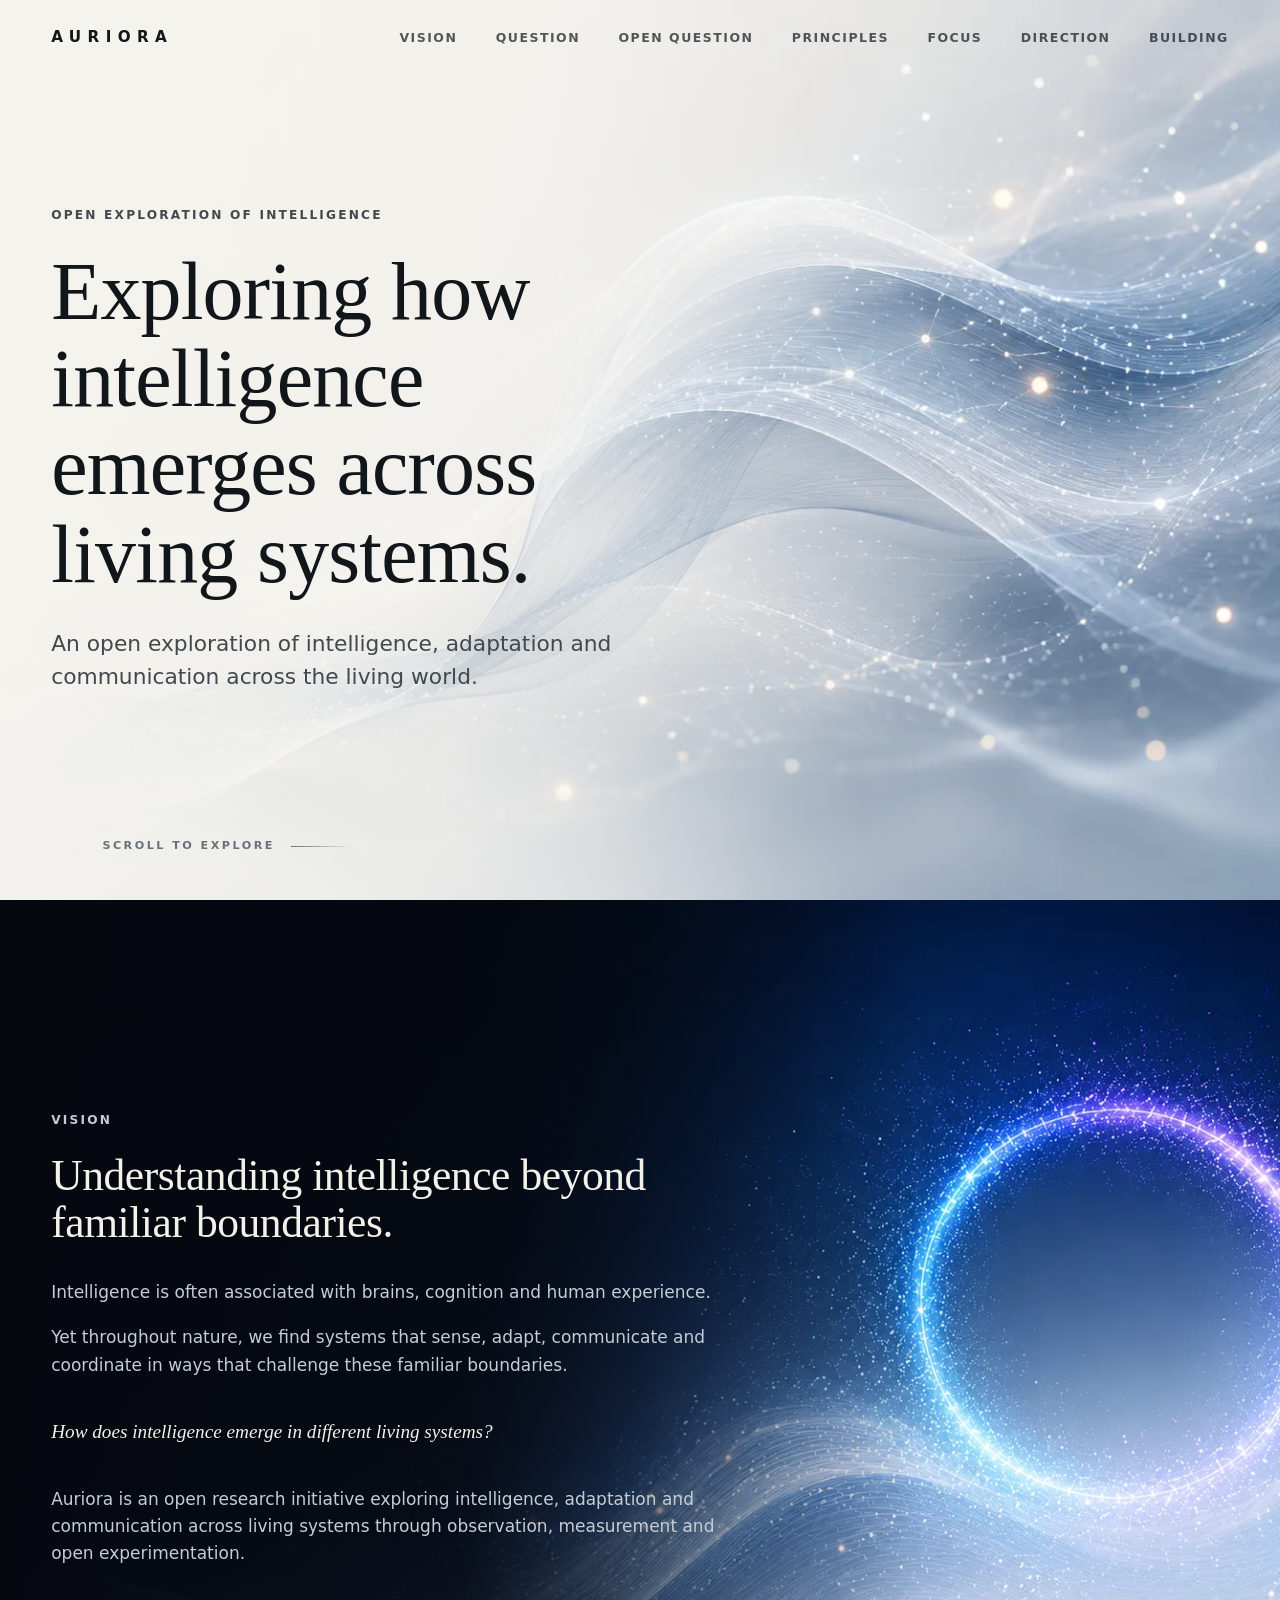
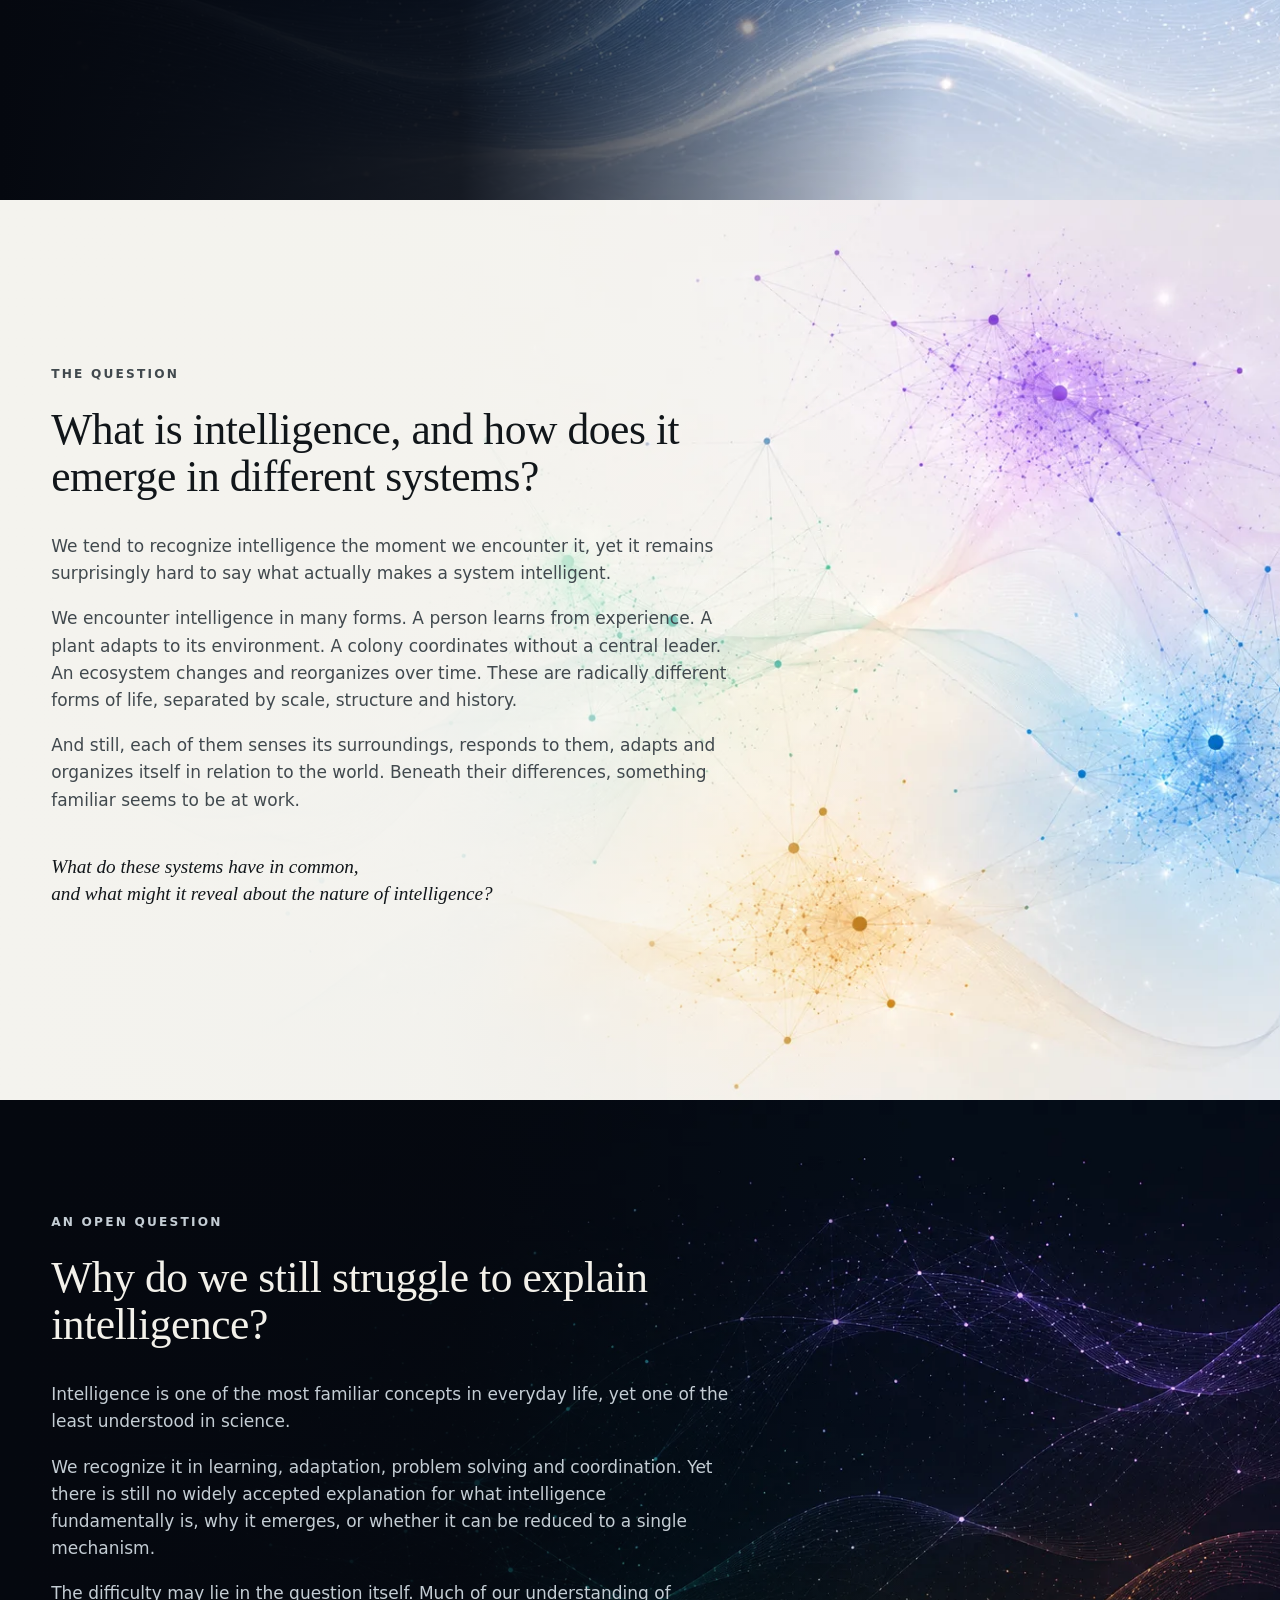
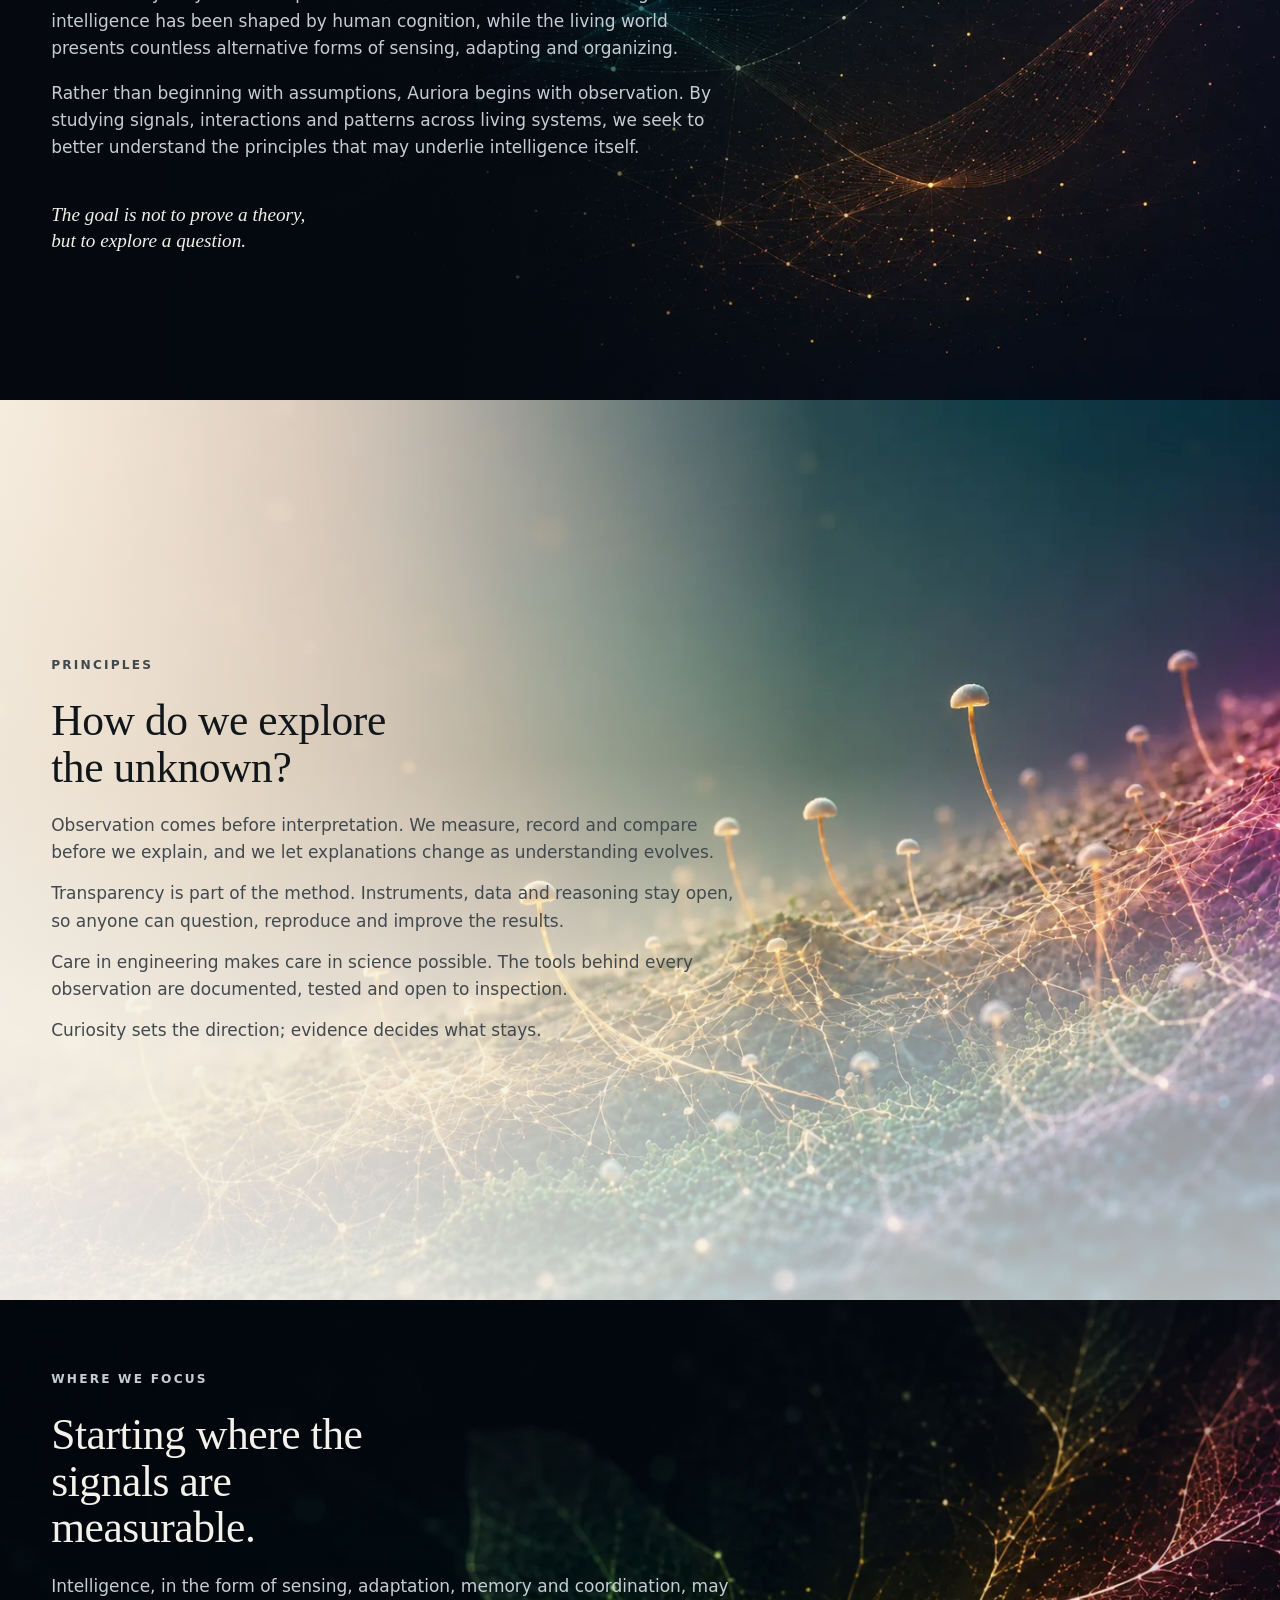
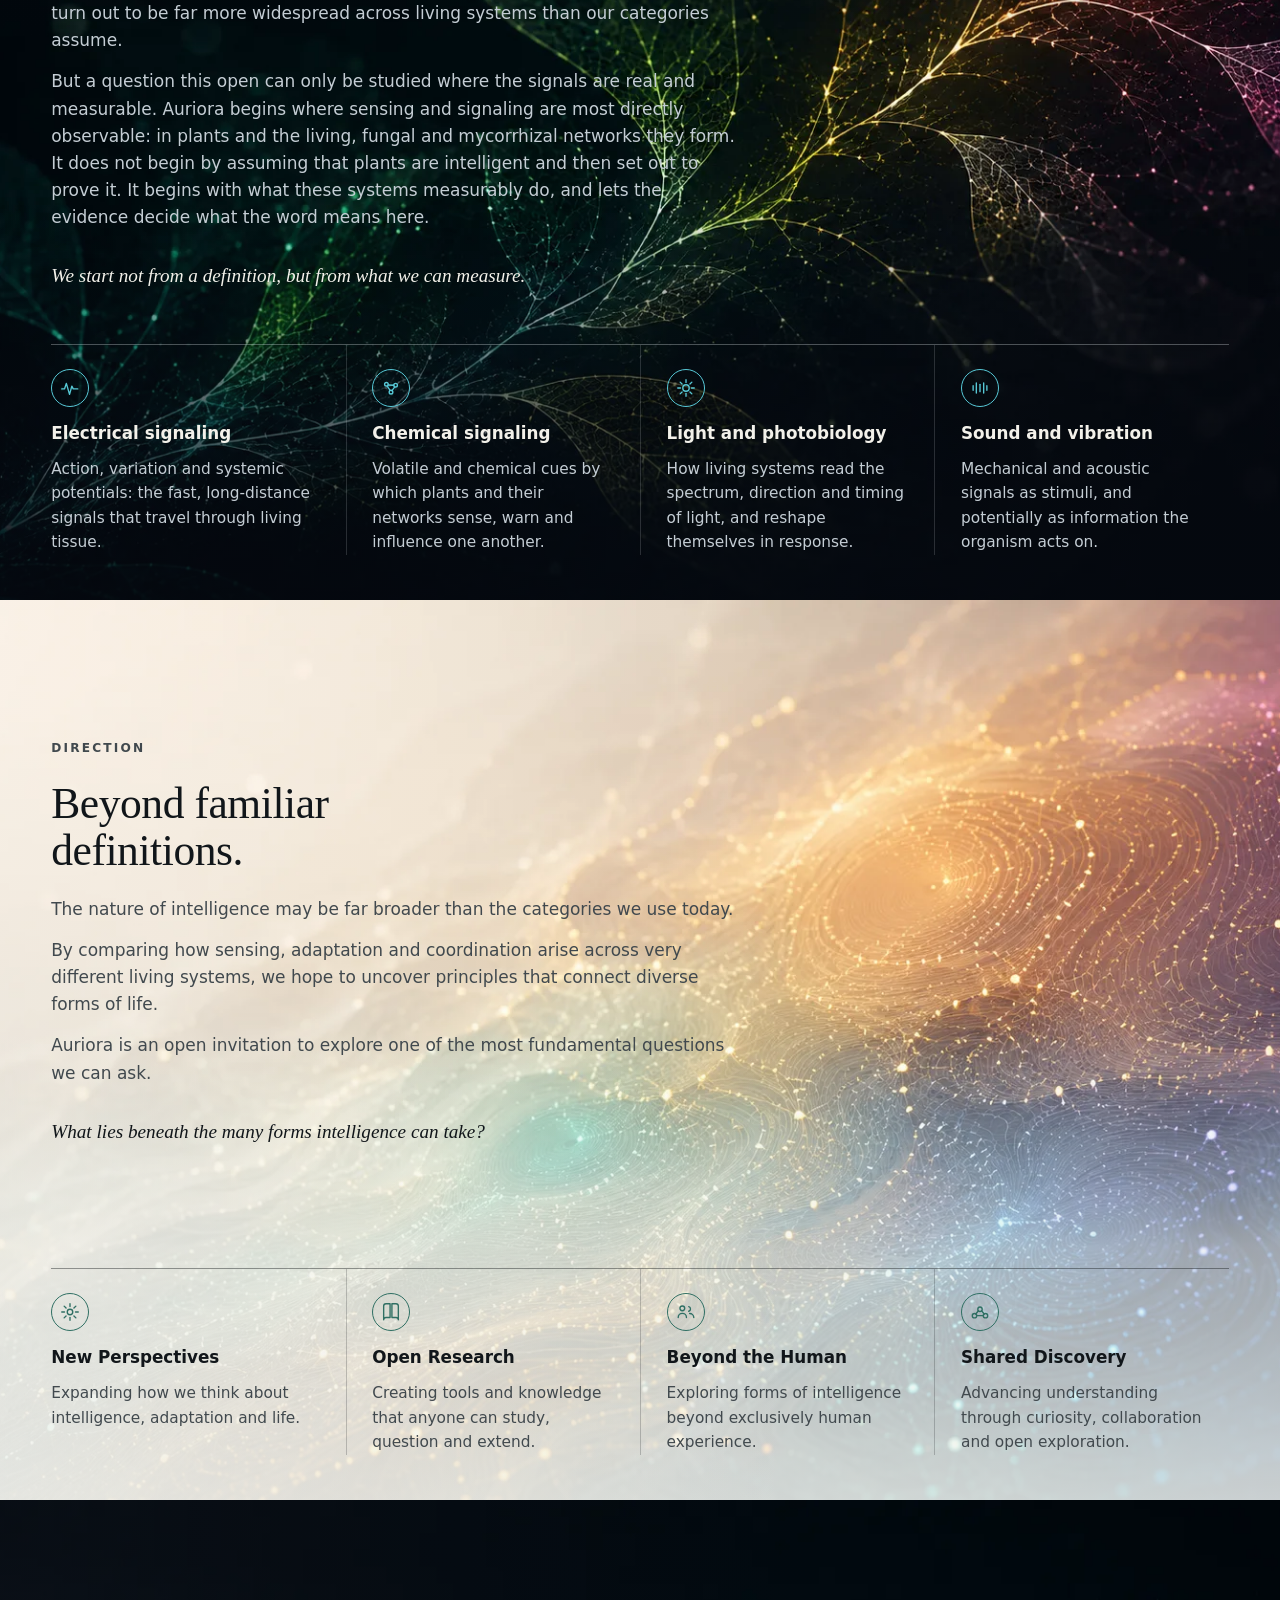
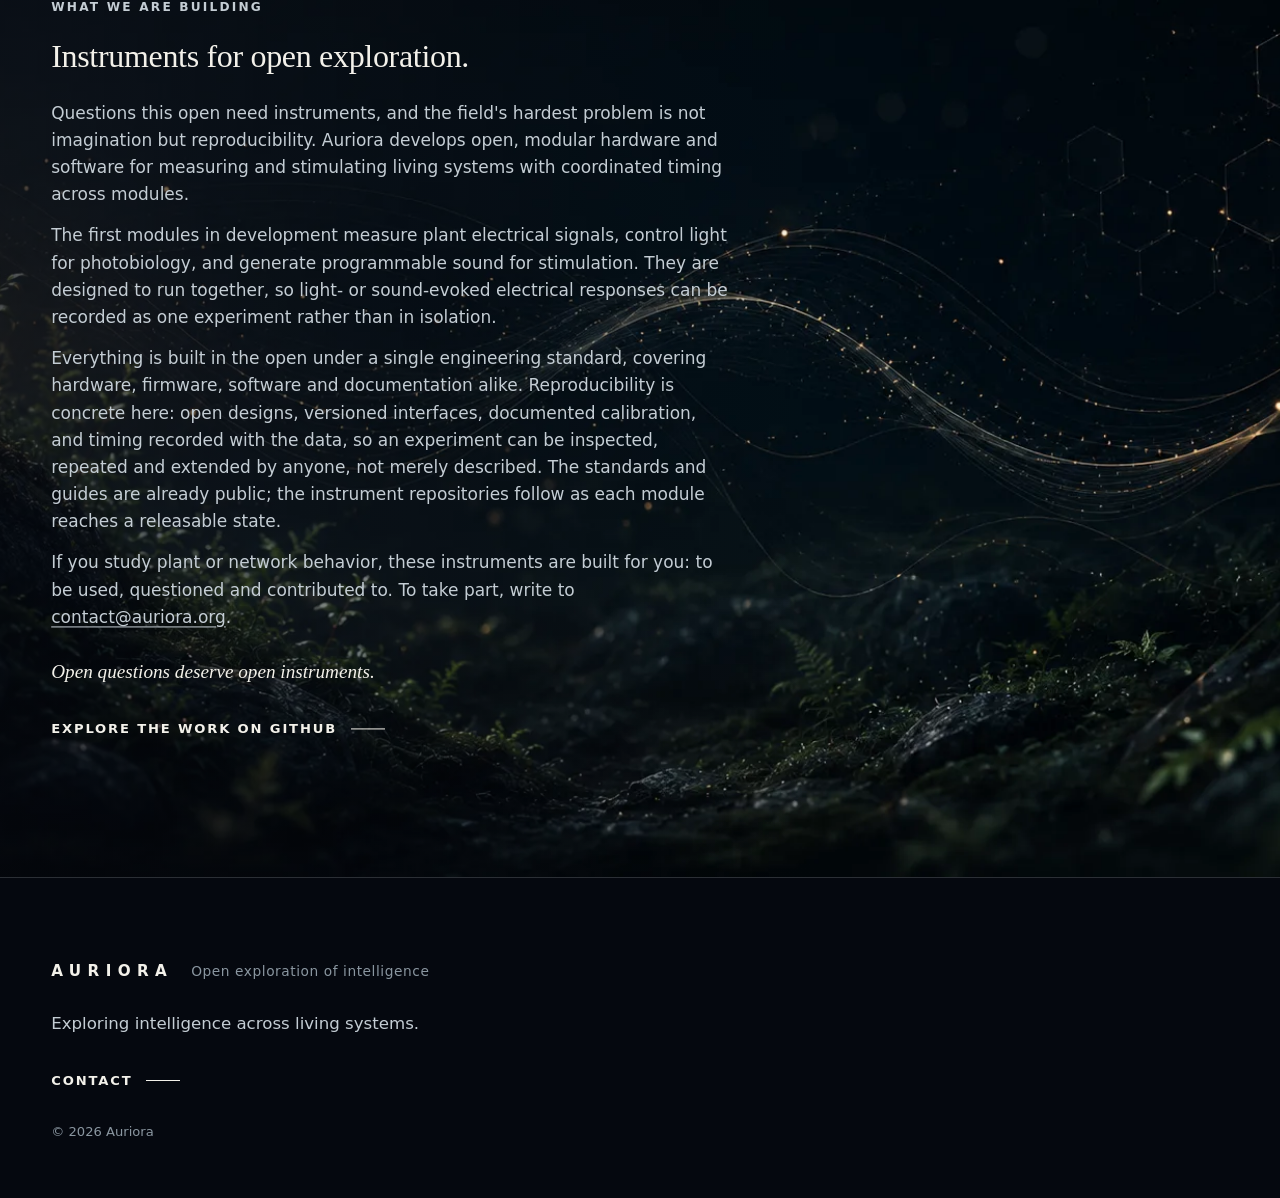
==== commit 2f8497d5: "Keep the Building band clear of the fold on desktop heights - Merge the standards-status sentence in" ====
--- a/index.html
+++ b/index.html
@@ -448,14 +448,11 @@
           <p>
             Everything is built in the open under a single engineering standard,
             covering hardware, firmware, software and documentation alike.
-            Reproducibility here means something concrete: open designs, versioned
-            interfaces, documented calibration, and timing recorded alongside the
-            data, so an experiment can be inspected, repeated and extended by
-            anyone, not merely described.
-          </p>
-          <p>
-            The engineering standards and guides are already public; the instrument
-            repositories follow as each module reaches a releasable state.
+            Reproducibility is concrete here: open designs, versioned interfaces,
+            documented calibration, and timing recorded with the data, so an
+            experiment can be inspected, repeated and extended by anyone, not
+            merely described. The standards and guides are already public; the
+            instrument repositories follow as each module reaches a releasable state.
           </p>
           <p>
             If you study plant or network behavior, these instruments are built
--- a/styles.css
+++ b/styles.css
@@ -470,6 +470,29 @@
 
 .band p {
   color: var(--text-soft);
+}
+
+/* the Building band carries the longest copy of the split sections: keep its
+   title on one line on wide screens and tighten the vertical rhythm slightly so
+   the closing link stays clear of the fold on common desktop heights */
+#building h2 {
+  font-size: clamp(2rem, 2.5vw, 2.9rem);
+}
+
+#building .band-inner-narrow h2 + p {
+  margin-top: 26px;
+}
+
+#building .band-inner-narrow p + p {
+  margin-top: 14px;
+}
+
+#building .band-inner-narrow > .pull-question {
+  margin-top: 28px;
+}
+
+#building .band-inner-narrow > .link-arrow {
+  margin-top: 32px;
 }
 
 /* inline links inside body copy (e.g. the contact address) */
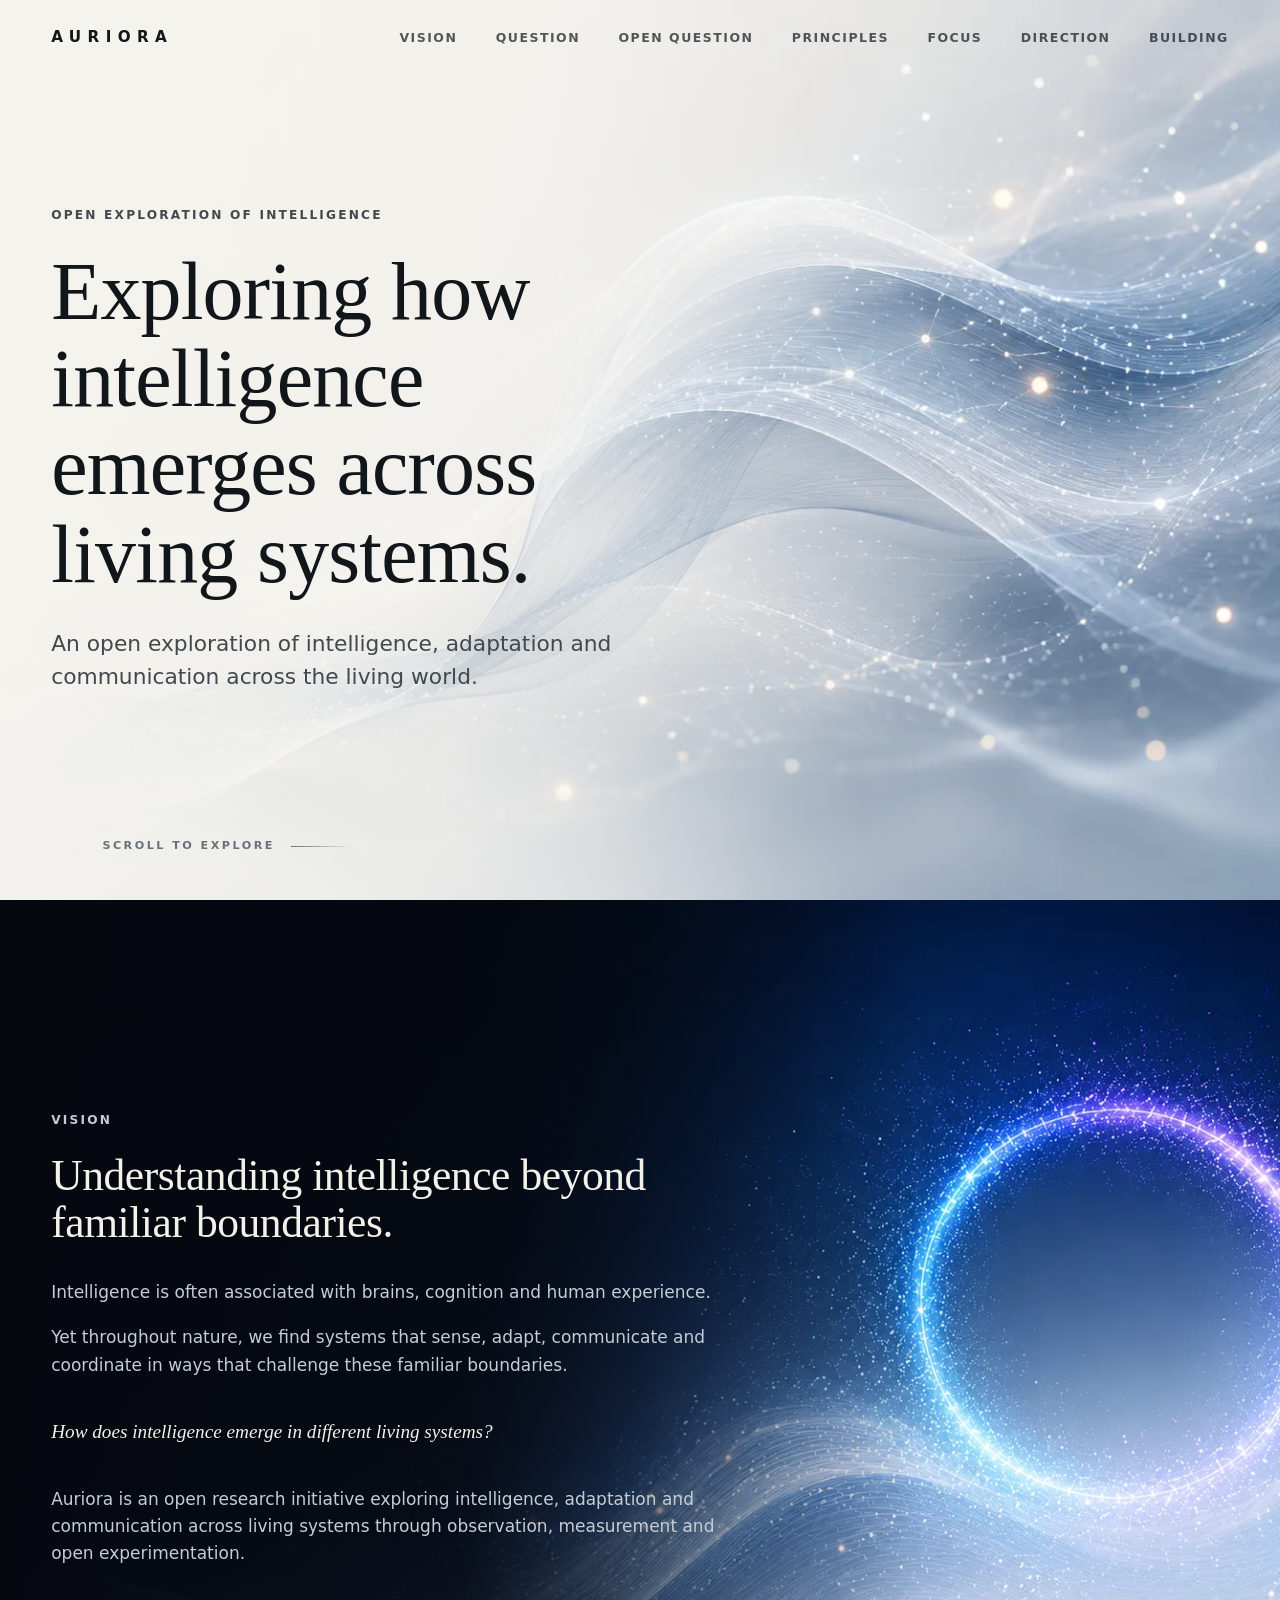
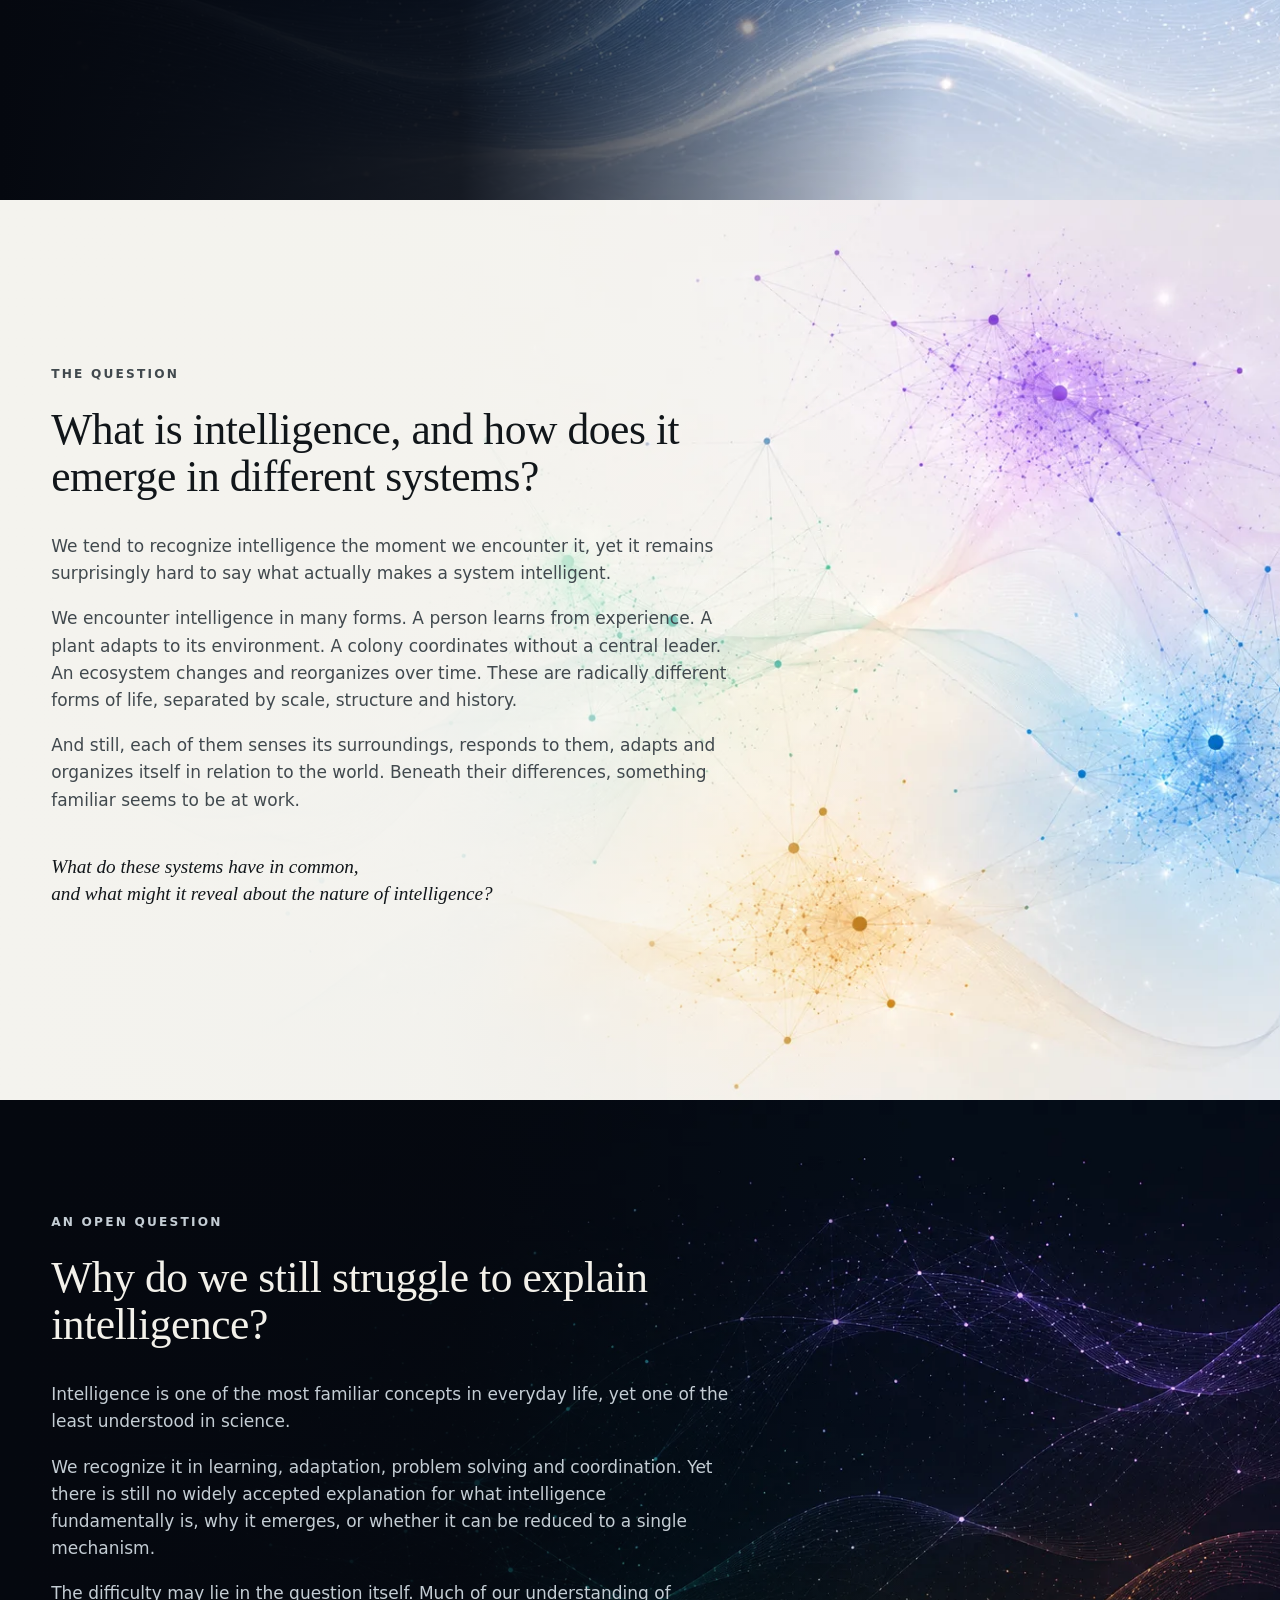
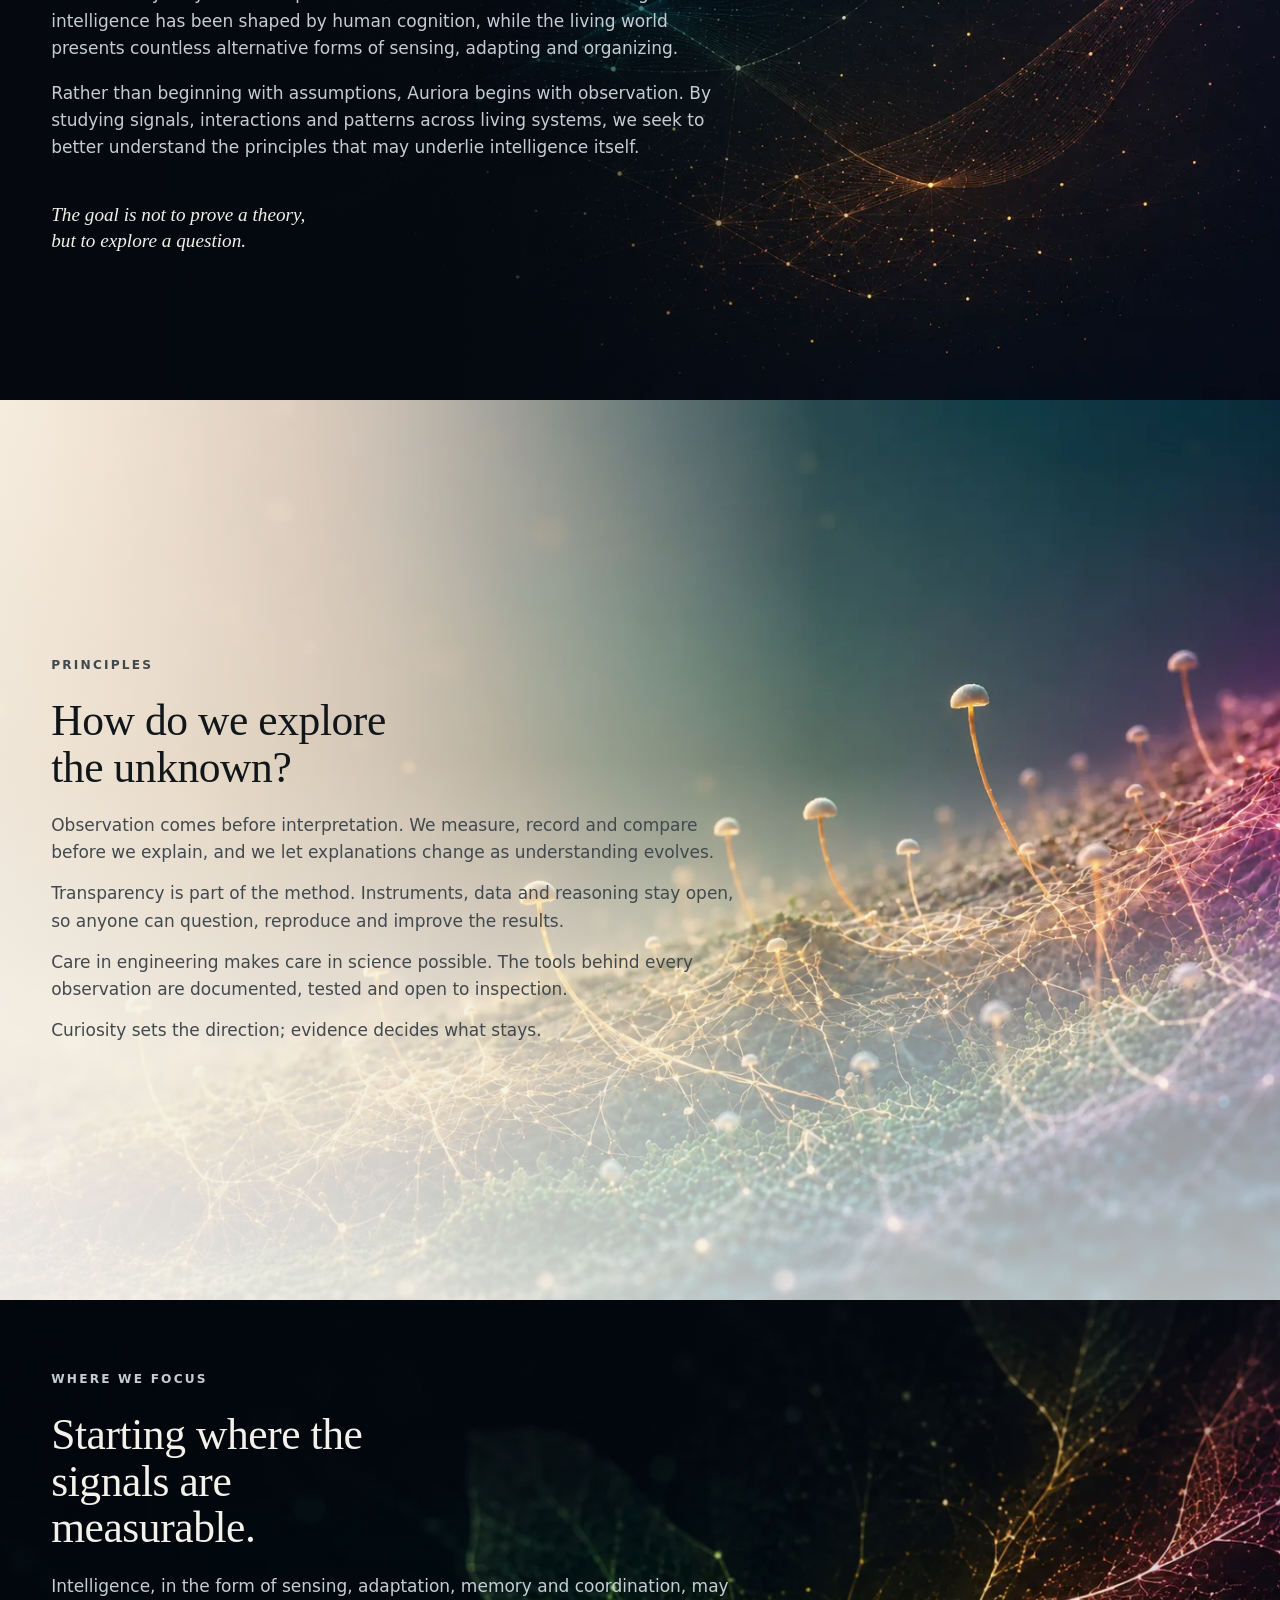
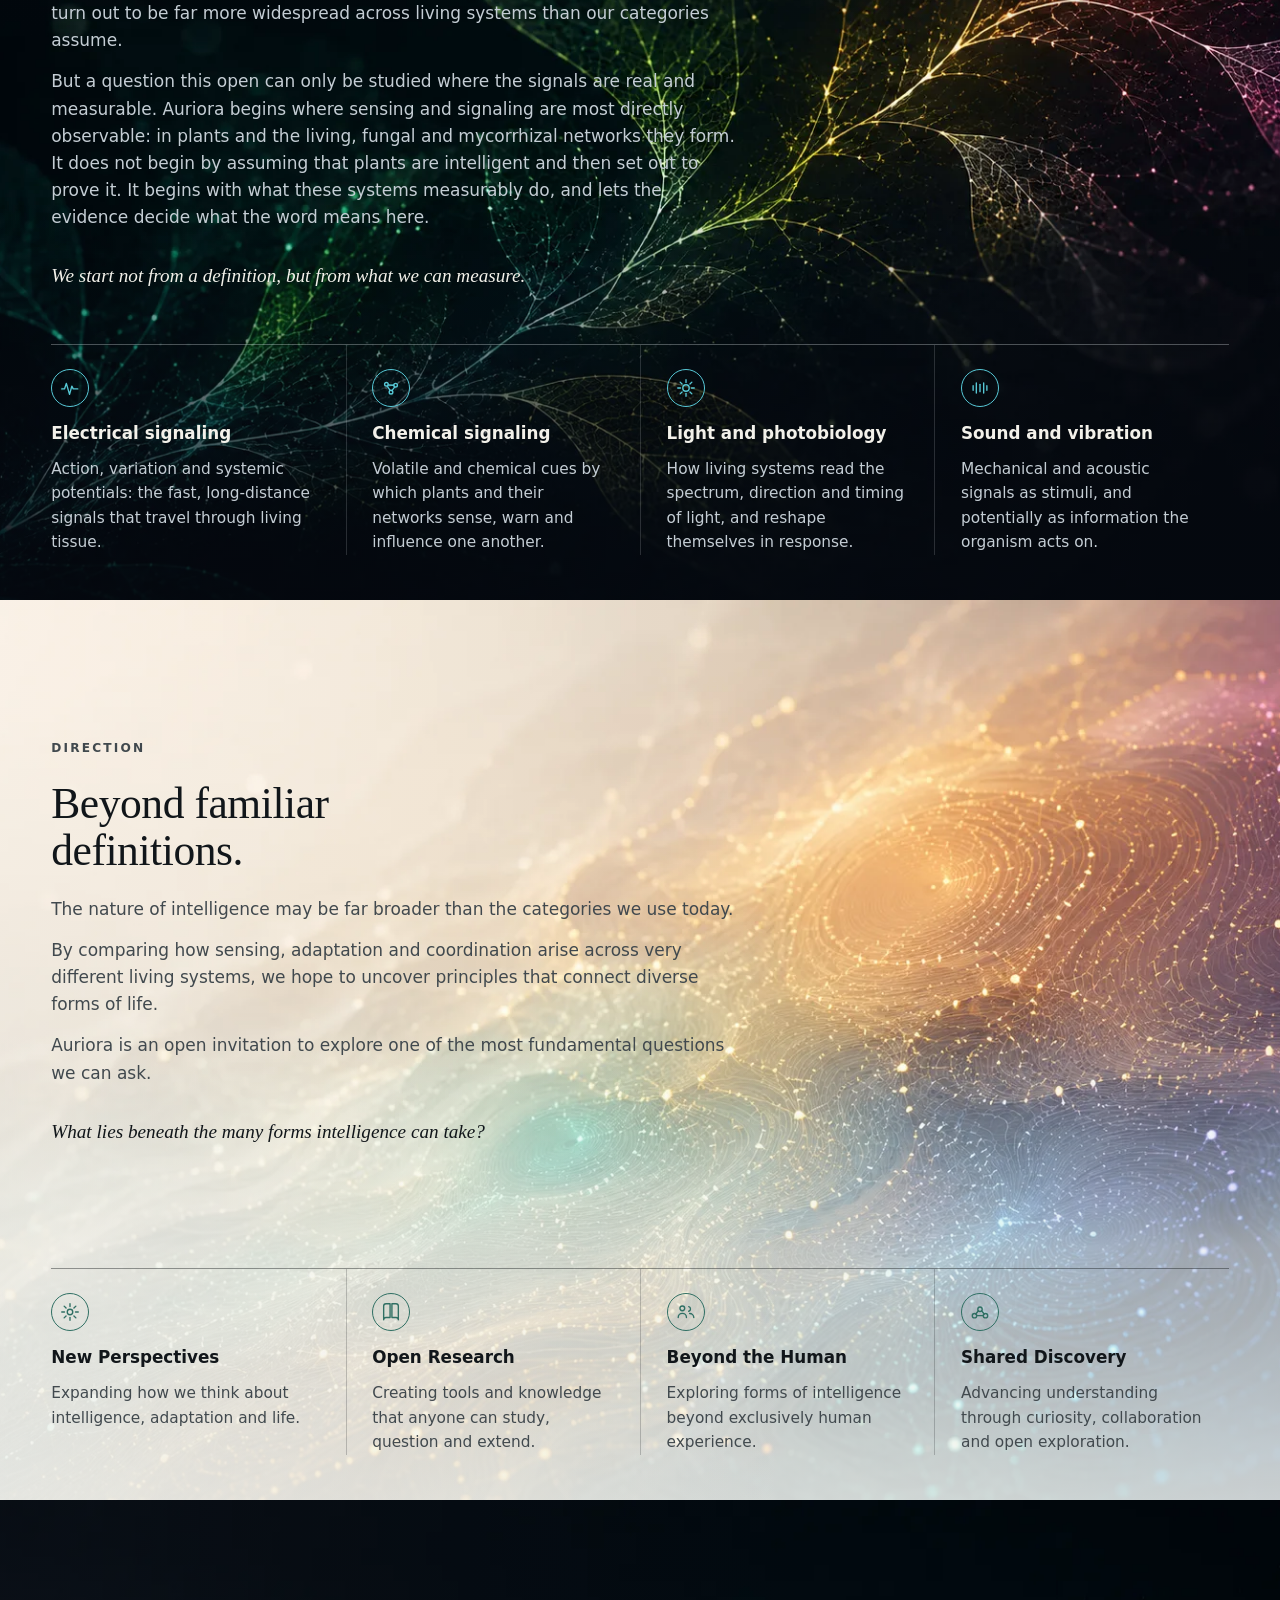
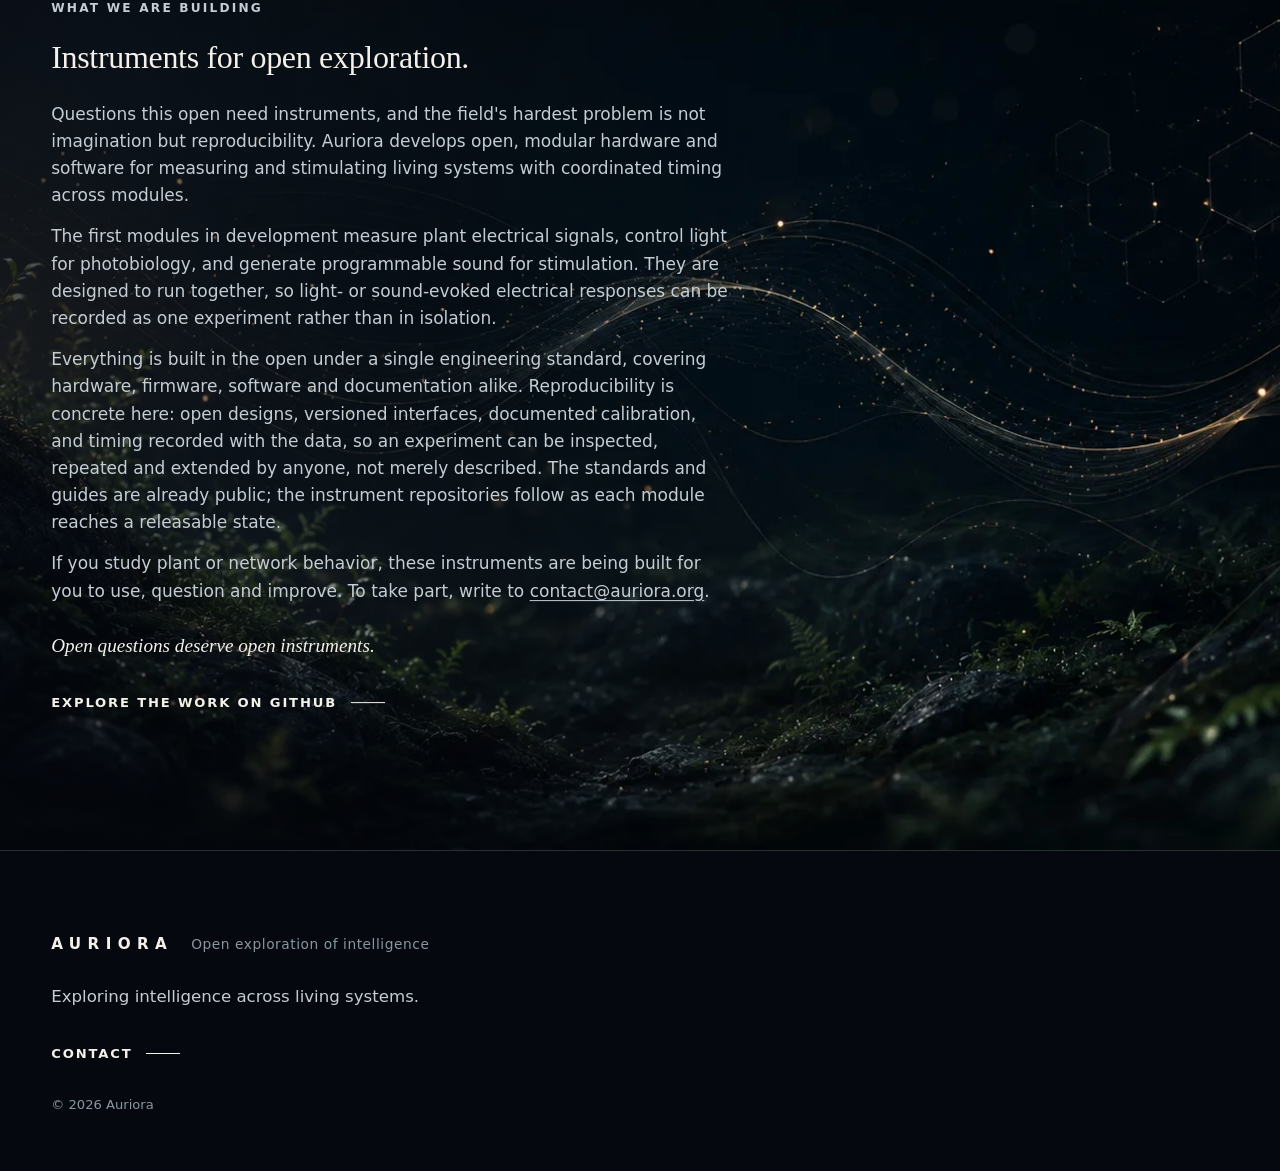
==== commit 567f5eb7: "Rephrase the Building invitation in the active voice "built for you: to be used, questioned and cont" ====
--- a/index.html
+++ b/index.html
@@ -455,9 +455,9 @@
             instrument repositories follow as each module reaches a releasable state.
           </p>
           <p>
-            If you study plant or network behavior, these instruments are built
-            for you: to be used, questioned and contributed to. To take part, write
-            to <a href="mailto:contact@auriora.org">contact@auriora.org</a>.
+            If you study plant or network behavior, these instruments are being
+            built for you to use, question and improve. To take part, write to
+            <a href="mailto:contact@auriora.org">contact@auriora.org</a>.
           </p>
           <p class="pull-question">Open questions deserve open instruments.</p>
           <a
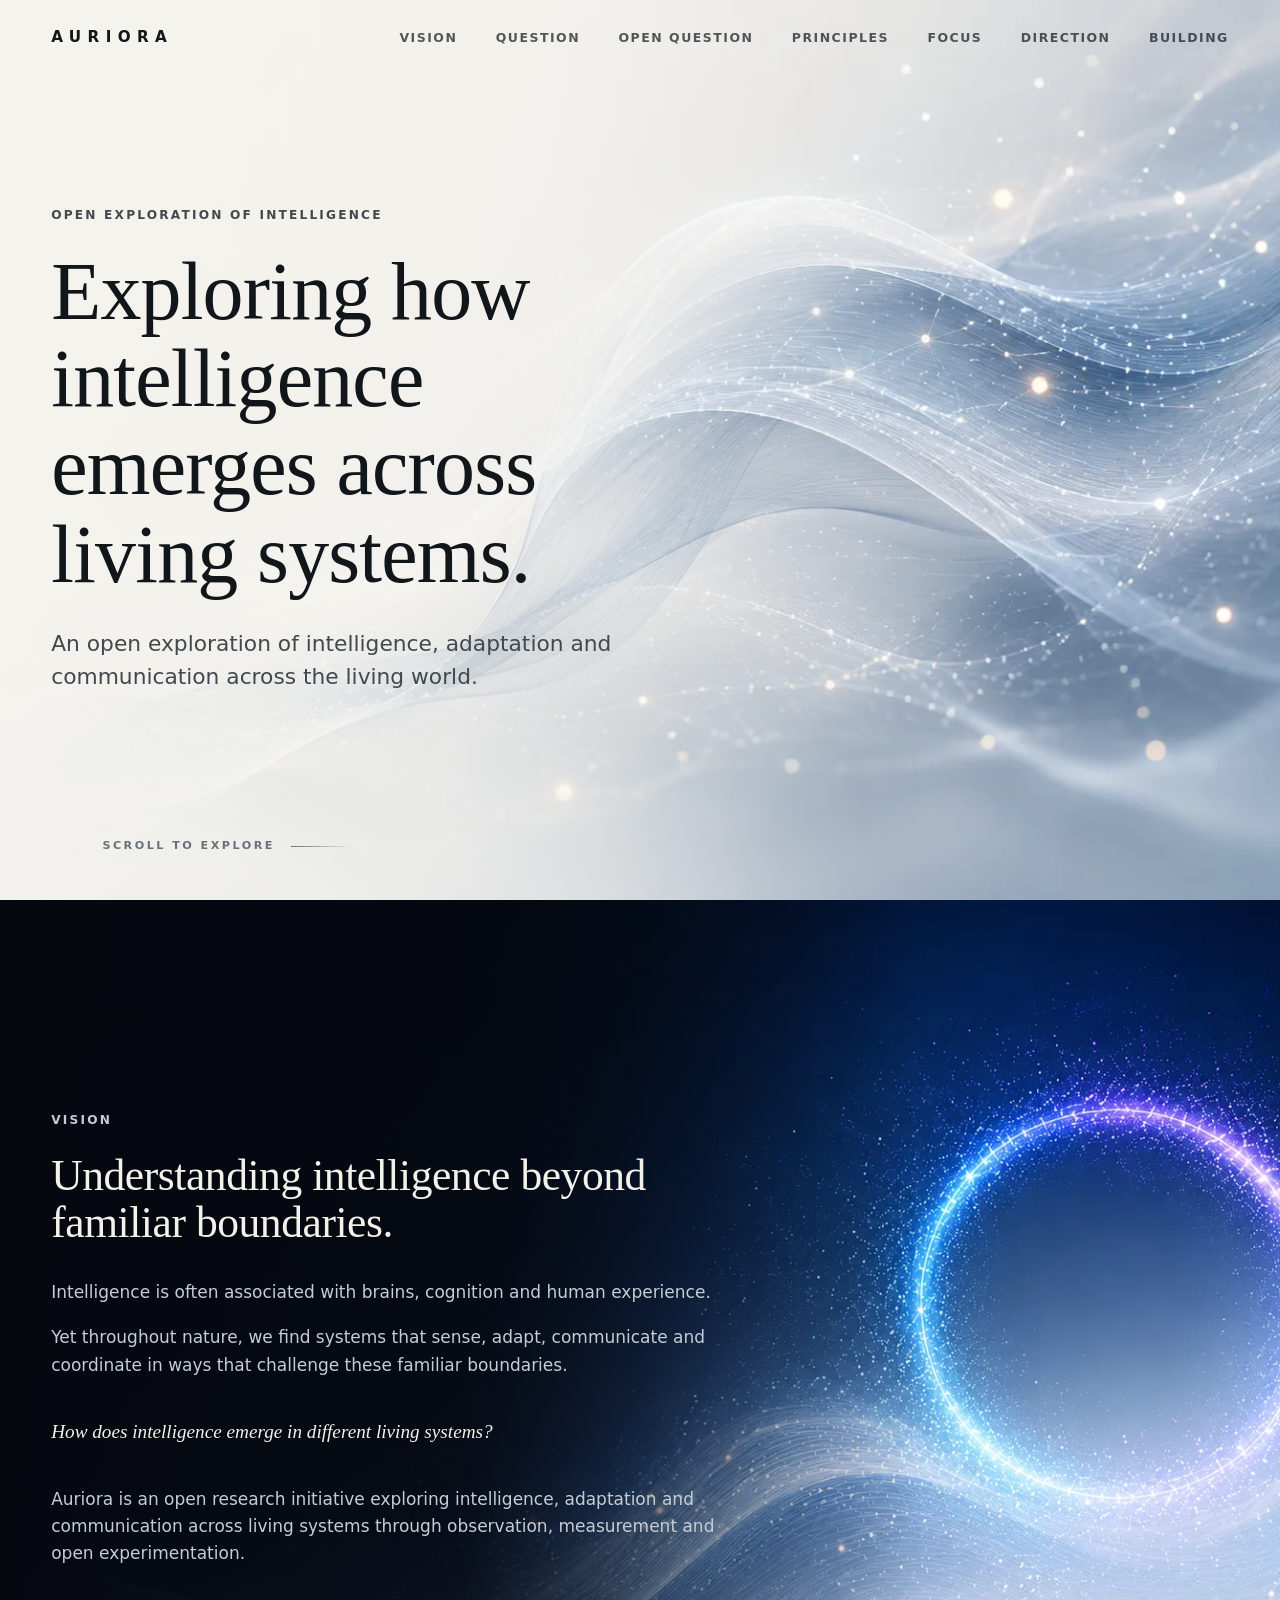
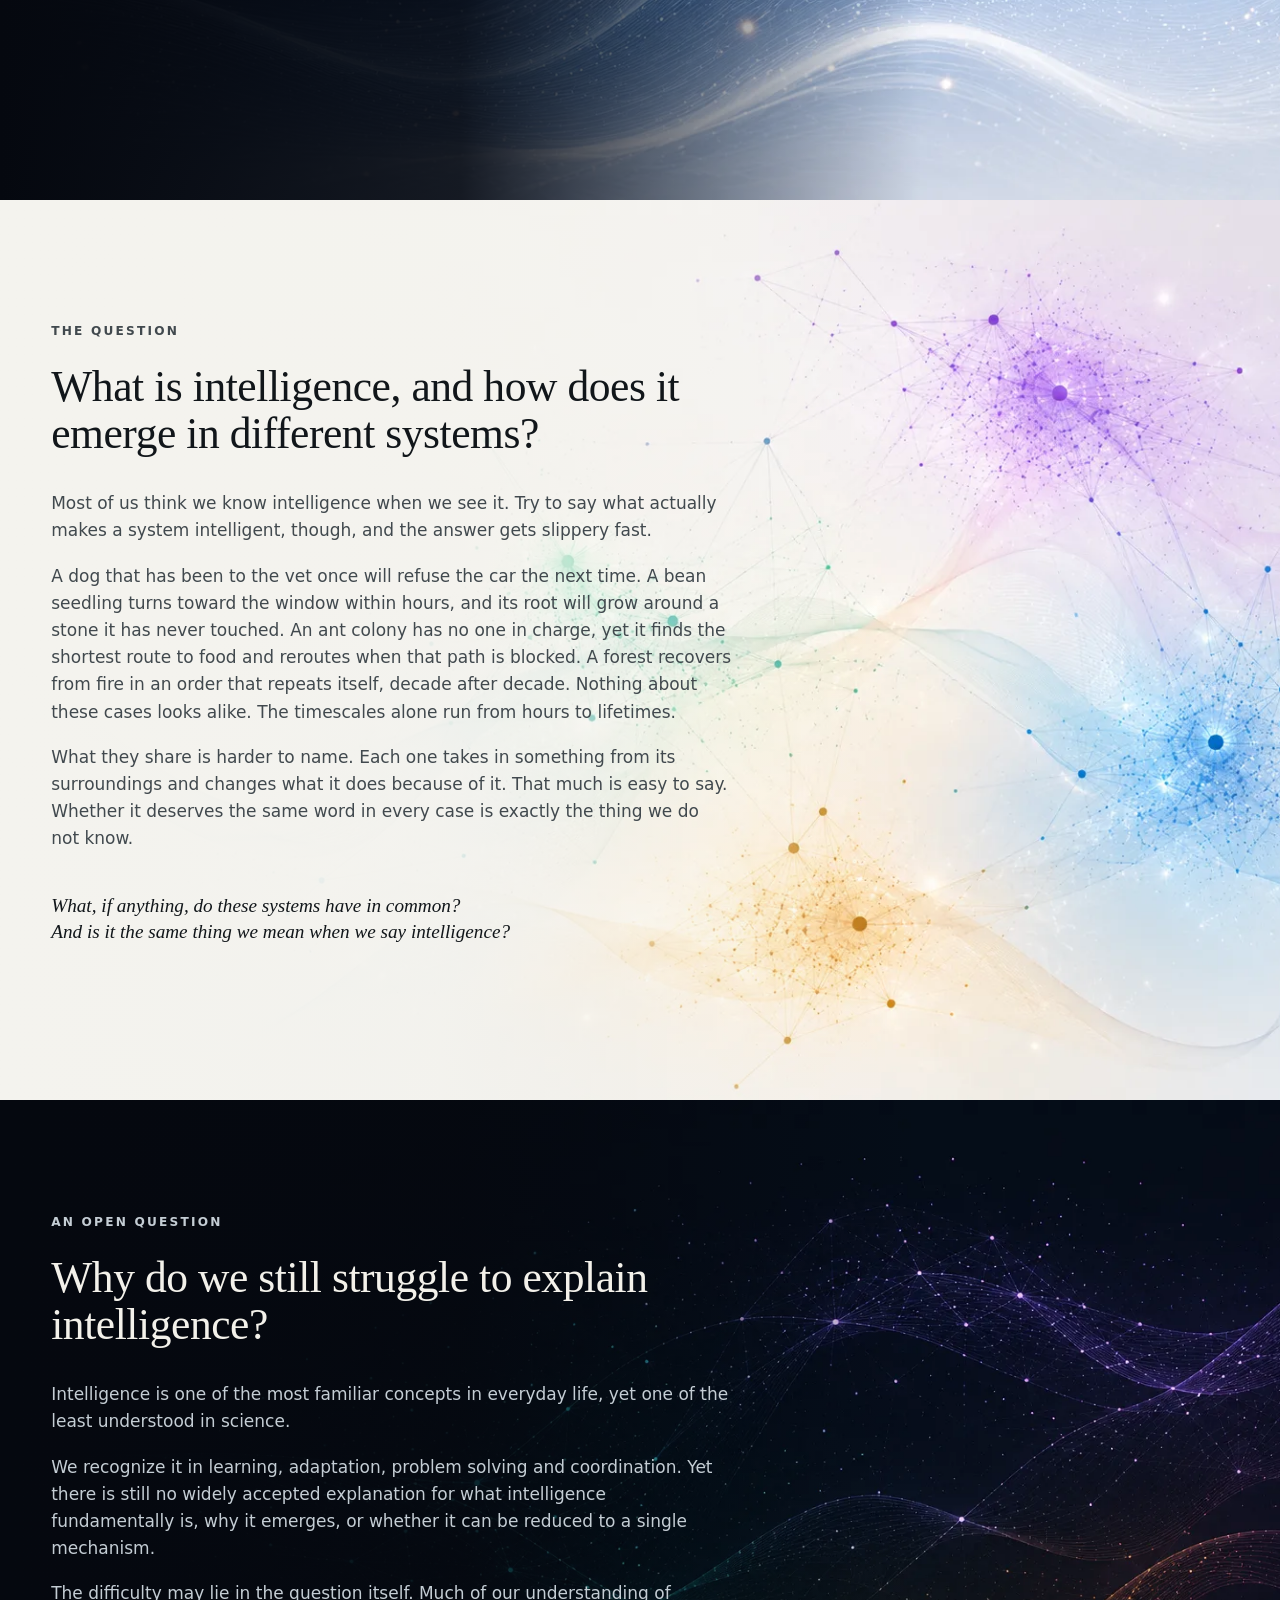
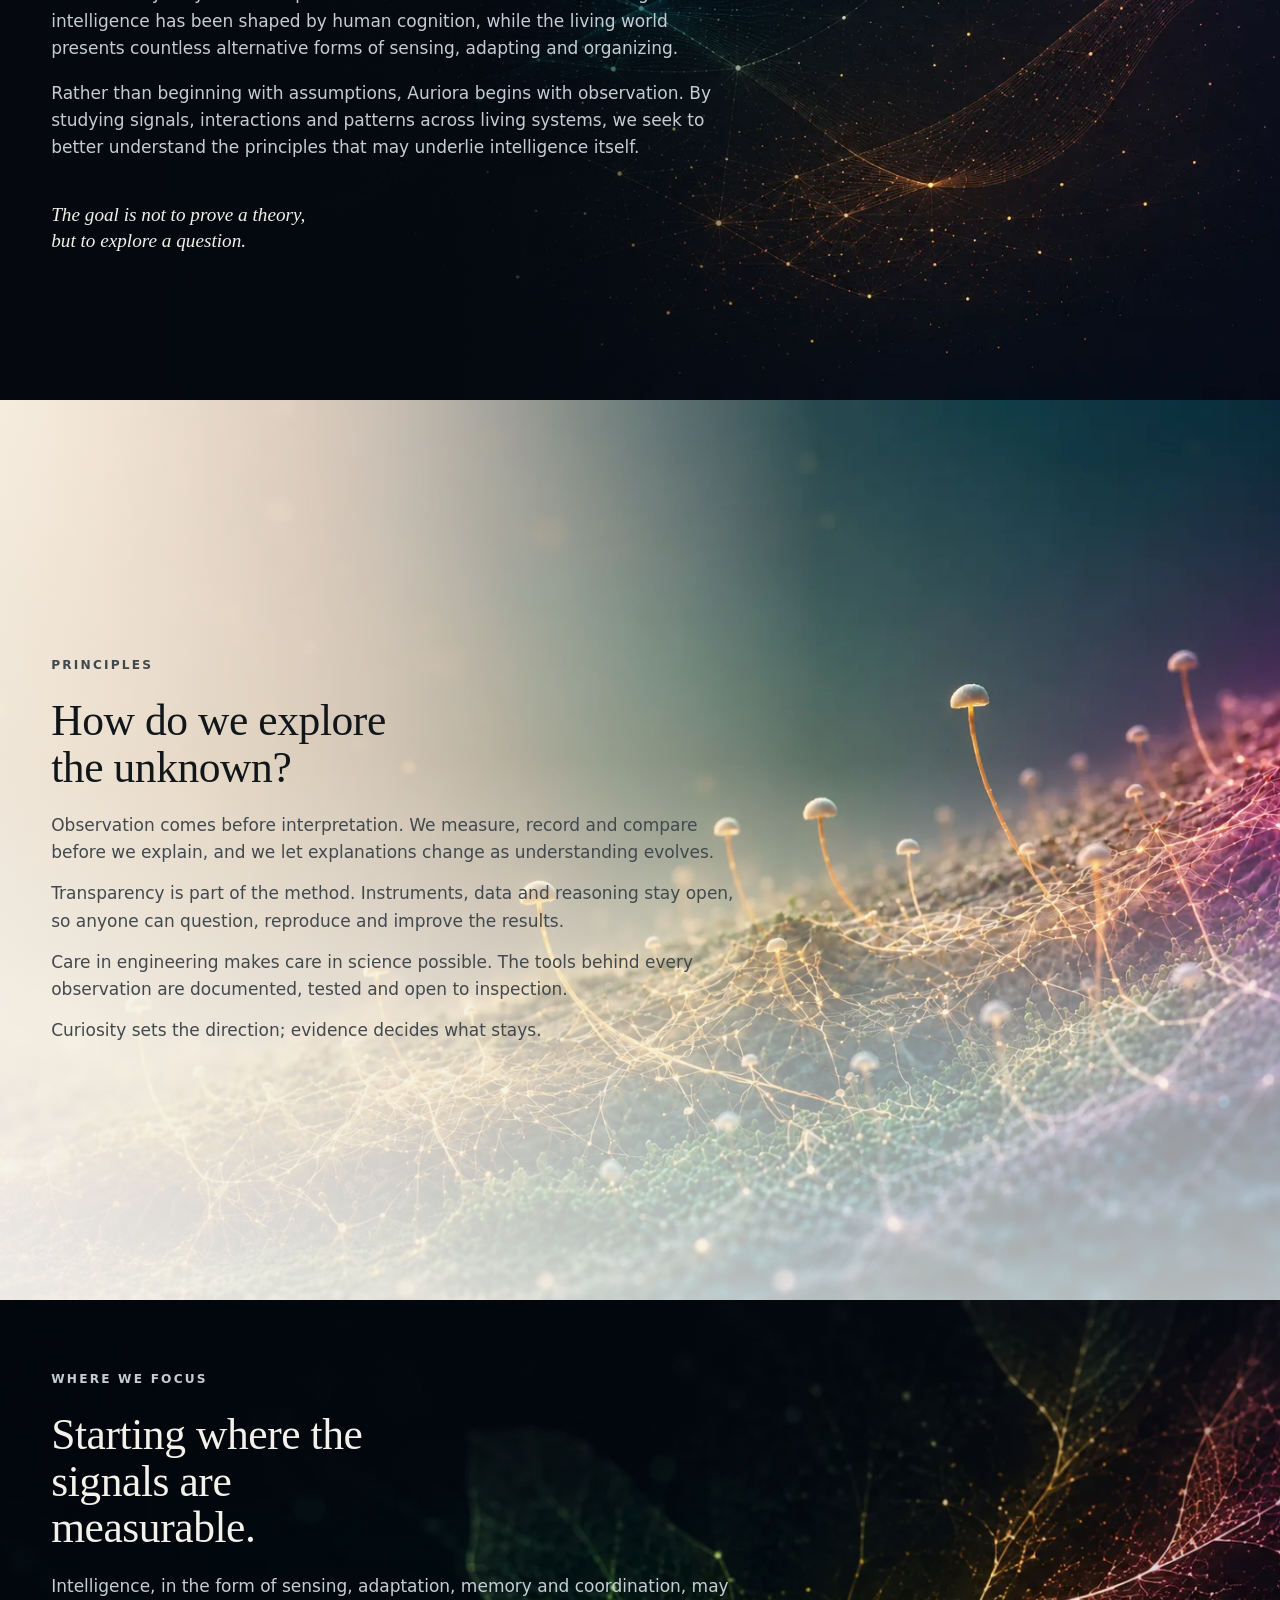
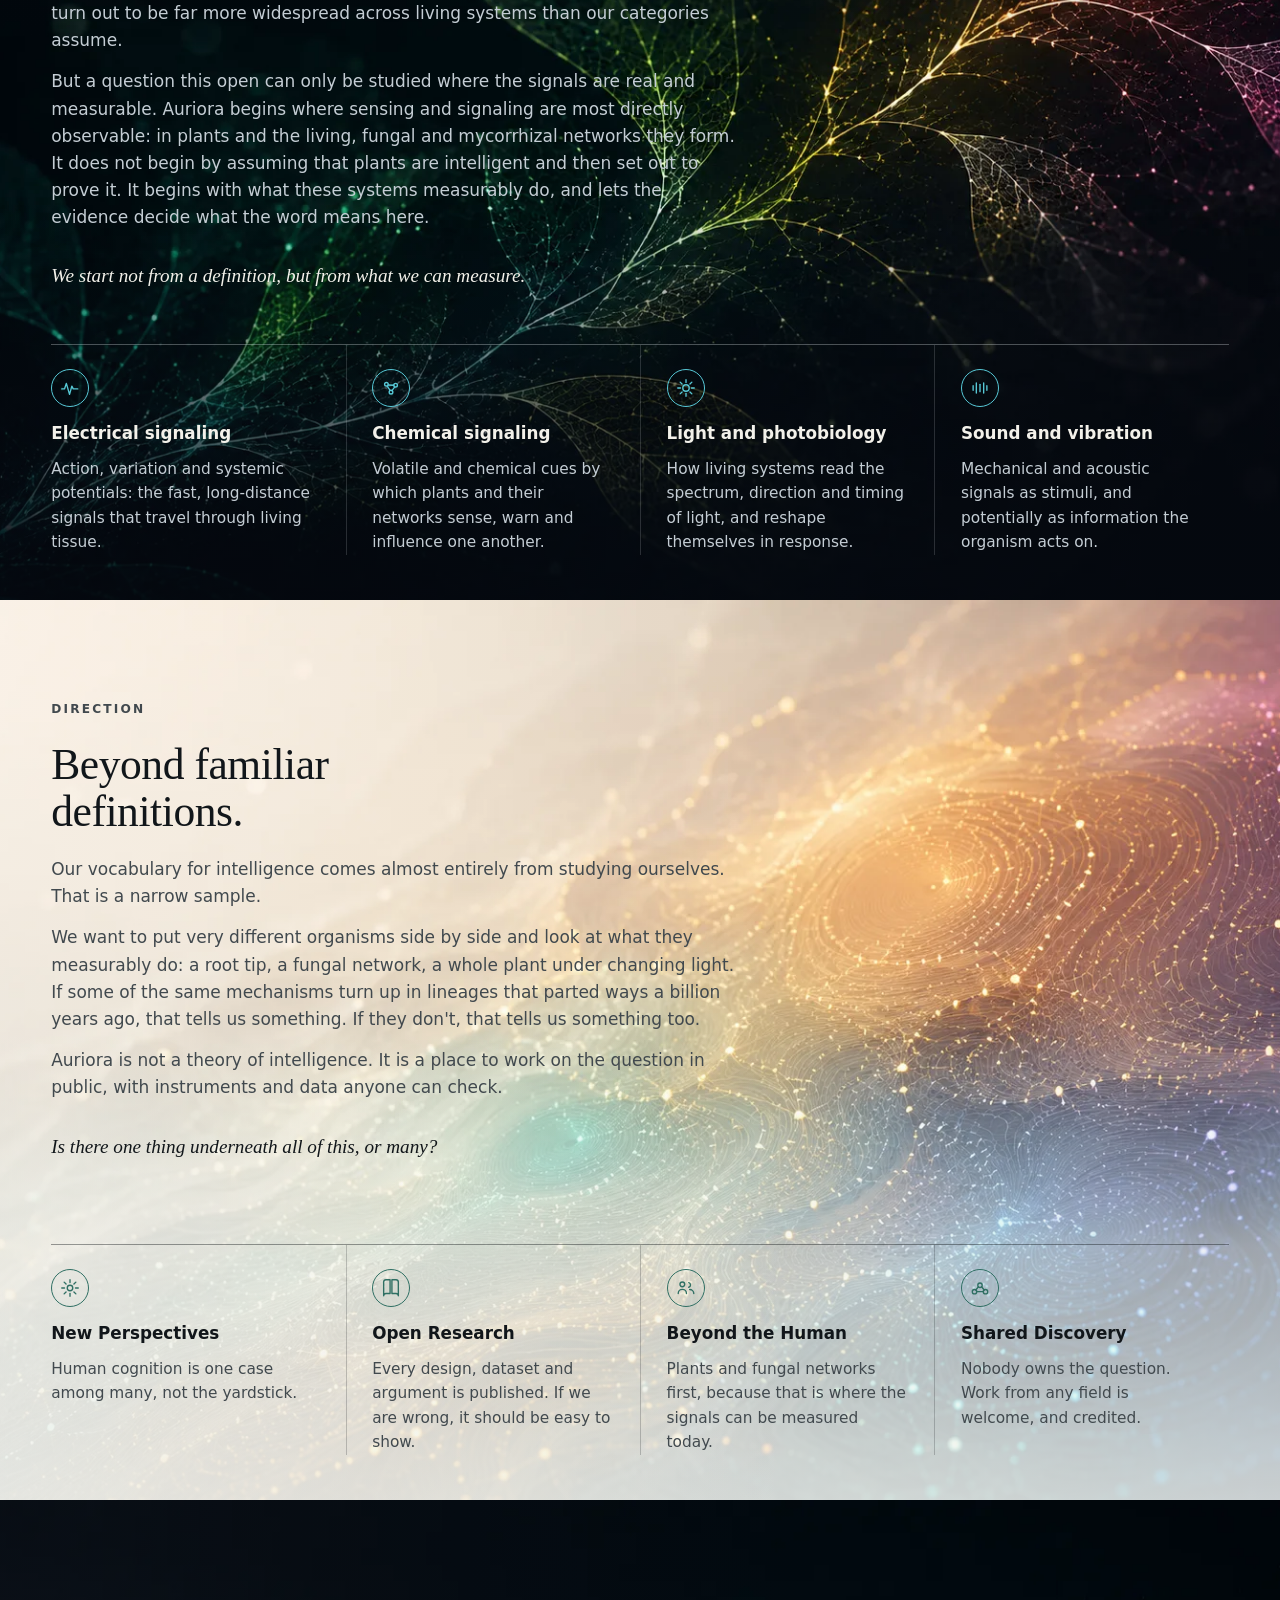
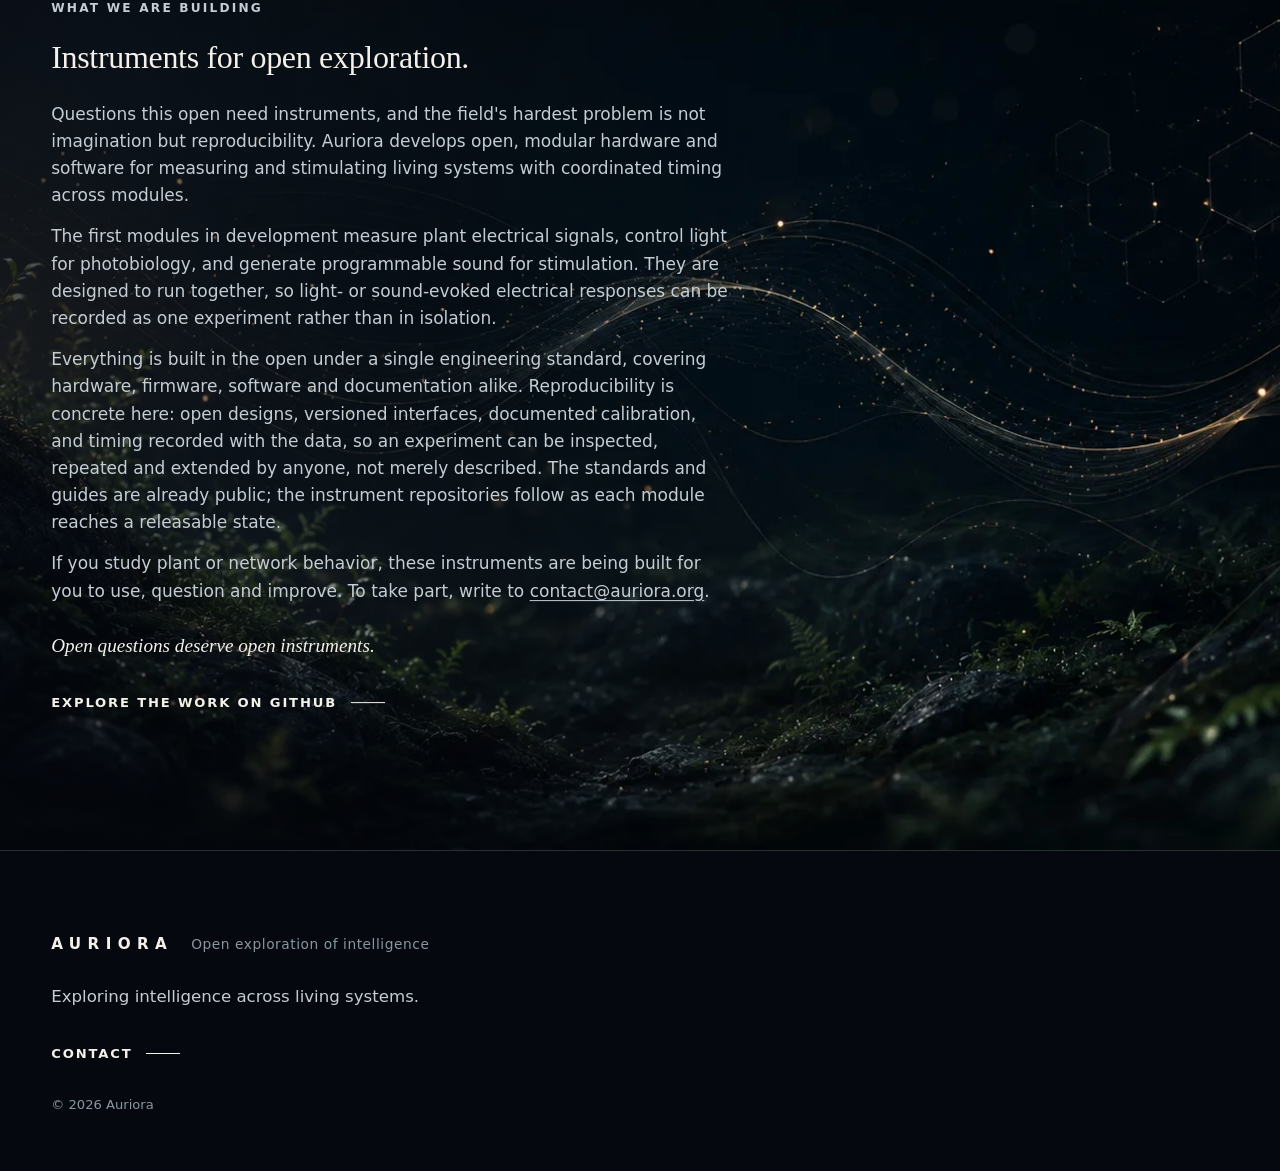
==== commit 5c0a5a3e: "Refine the Question and Direction copy with concrete examples Replace the abstract, list-like phrasi" ====
--- a/index.html
+++ b/index.html
@@ -149,23 +149,28 @@
             What is intelligence, and how does it emerge in different systems?
           </h2>
           <p>
-            We tend to recognize intelligence the moment we encounter it, yet it
-            remains surprisingly hard to say what actually makes a system intelligent.
-          </p>
-          <p>
-            We encounter intelligence in many forms. A person learns from experience.
-            A plant adapts to its environment. A colony coordinates without a central
-            leader. An ecosystem changes and reorganizes over time. These are radically
-            different forms of life, separated by scale, structure and history.
-          </p>
-          <p>
-            And still, each of them senses its surroundings, responds to them, adapts
-            and organizes itself in relation to the world. Beneath their differences,
-            something familiar seems to be at work.
+            Most of us think we know intelligence when we see it. Try to say what
+            actually makes a system intelligent, though, and the answer gets slippery
+            fast.
+          </p>
+          <p>
+            A dog that has been to the vet once will refuse the car the next time.
+            A bean seedling turns toward the window within hours, and its root will
+            grow around a stone it has never touched. An ant colony has no one in
+            charge, yet it finds the shortest route to food and reroutes when that
+            path is blocked. A forest recovers from fire in an order that repeats
+            itself, decade after decade. Nothing about these cases looks alike. The
+            timescales alone run from hours to lifetimes.
+          </p>
+          <p>
+            What they share is harder to name. Each one takes in something from its
+            surroundings and changes what it does because of it. That much is easy
+            to say. Whether it deserves the same word in every case is exactly the
+            thing we do not know.
           </p>
           <p class="pull-question">
-            What do these systems have in common,<br />
-            and what might it reveal about the nature of intelligence?
+            What, if anything, do these systems have in common?<br />
+            And is it the same thing we mean when we say intelligence?
           </p>
         </div>
       </section>
@@ -347,19 +352,21 @@
             <p class="eyebrow">Direction</p>
             <h2 id="direction-title">Beyond familiar definitions.</h2>
             <p>
-              The nature of intelligence may be far broader than the categories we use
-              today.
-            </p>
-            <p>
-              By comparing how sensing, adaptation and coordination arise across very
-              different living systems, we hope to uncover principles that connect
-              diverse forms of life.
-            </p>
-            <p>
-              Auriora is an open invitation to explore one of the most fundamental
-              questions we can ask.
-            </p>
-            <p class="pull-question">What lies beneath the many forms intelligence can take?</p>
+              Our vocabulary for intelligence comes almost entirely from studying
+              ourselves. That is a narrow sample.
+            </p>
+            <p>
+              We want to put very different organisms side by side and look at what
+              they measurably do: a root tip, a fungal network, a whole plant under
+              changing light. If some of the same mechanisms turn up in lineages that
+              parted ways a billion years ago, that tells us something. If they don't,
+              that tells us something too.
+            </p>
+            <p>
+              Auriora is not a theory of intelligence. It is a place to work on the
+              question in public, with instruments and data anyone can check.
+            </p>
+            <p class="pull-question">Is there one thing underneath all of this, or many?</p>
           </div>
           <div class="pillar-grid" role="list">
             <article class="pillar" role="listitem">
@@ -377,7 +384,7 @@
                 </svg>
               </span>
               <h3>New Perspectives</h3>
-              <p>Expanding how we think about intelligence, adaptation and life.</p>
+              <p>Human cognition is one case among many, not the yardstick.</p>
             </article>
             <article class="pillar" role="listitem">
               <span class="pillar-mark" aria-hidden="true">
@@ -387,7 +394,7 @@
                 </svg>
               </span>
               <h3>Open Research</h3>
-              <p>Creating tools and knowledge that anyone can study, question and extend.</p>
+              <p>Every design, dataset and argument is published. If we are wrong, it should be easy to show.</p>
             </article>
             <article class="pillar" role="listitem">
               <span class="pillar-mark" aria-hidden="true">
@@ -399,7 +406,7 @@
                 </svg>
               </span>
               <h3>Beyond the Human</h3>
-              <p>Exploring forms of intelligence beyond exclusively human experience.</p>
+              <p>Plants and fungal networks first, because that is where the signals can be measured today.</p>
             </article>
             <article class="pillar" role="listitem">
               <span class="pillar-mark" aria-hidden="true">
@@ -413,7 +420,7 @@
                 </svg>
               </span>
               <h3>Shared Discovery</h3>
-              <p>Advancing understanding through curiosity, collaboration and open exploration.</p>
+              <p>Nobody owns the question. Work from any field is welcome, and credited.</p>
             </article>
           </div>
         </div>
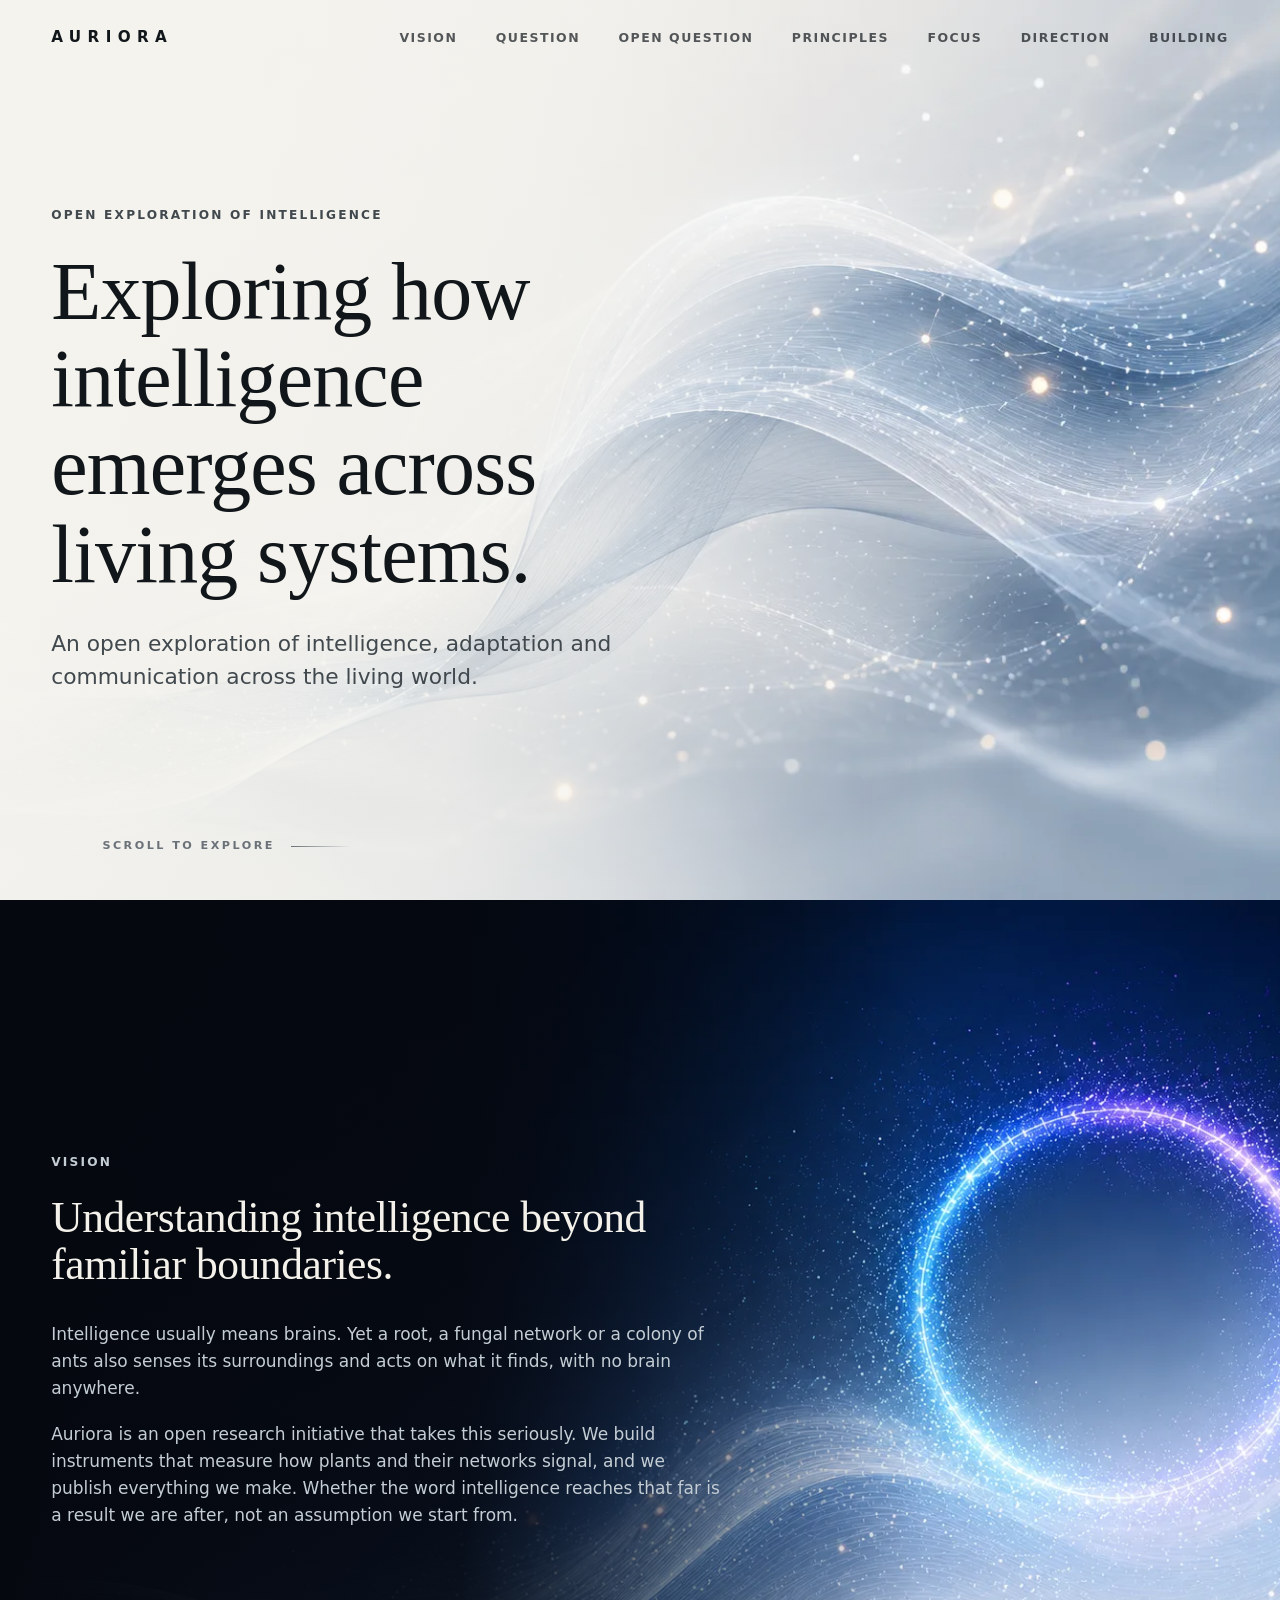
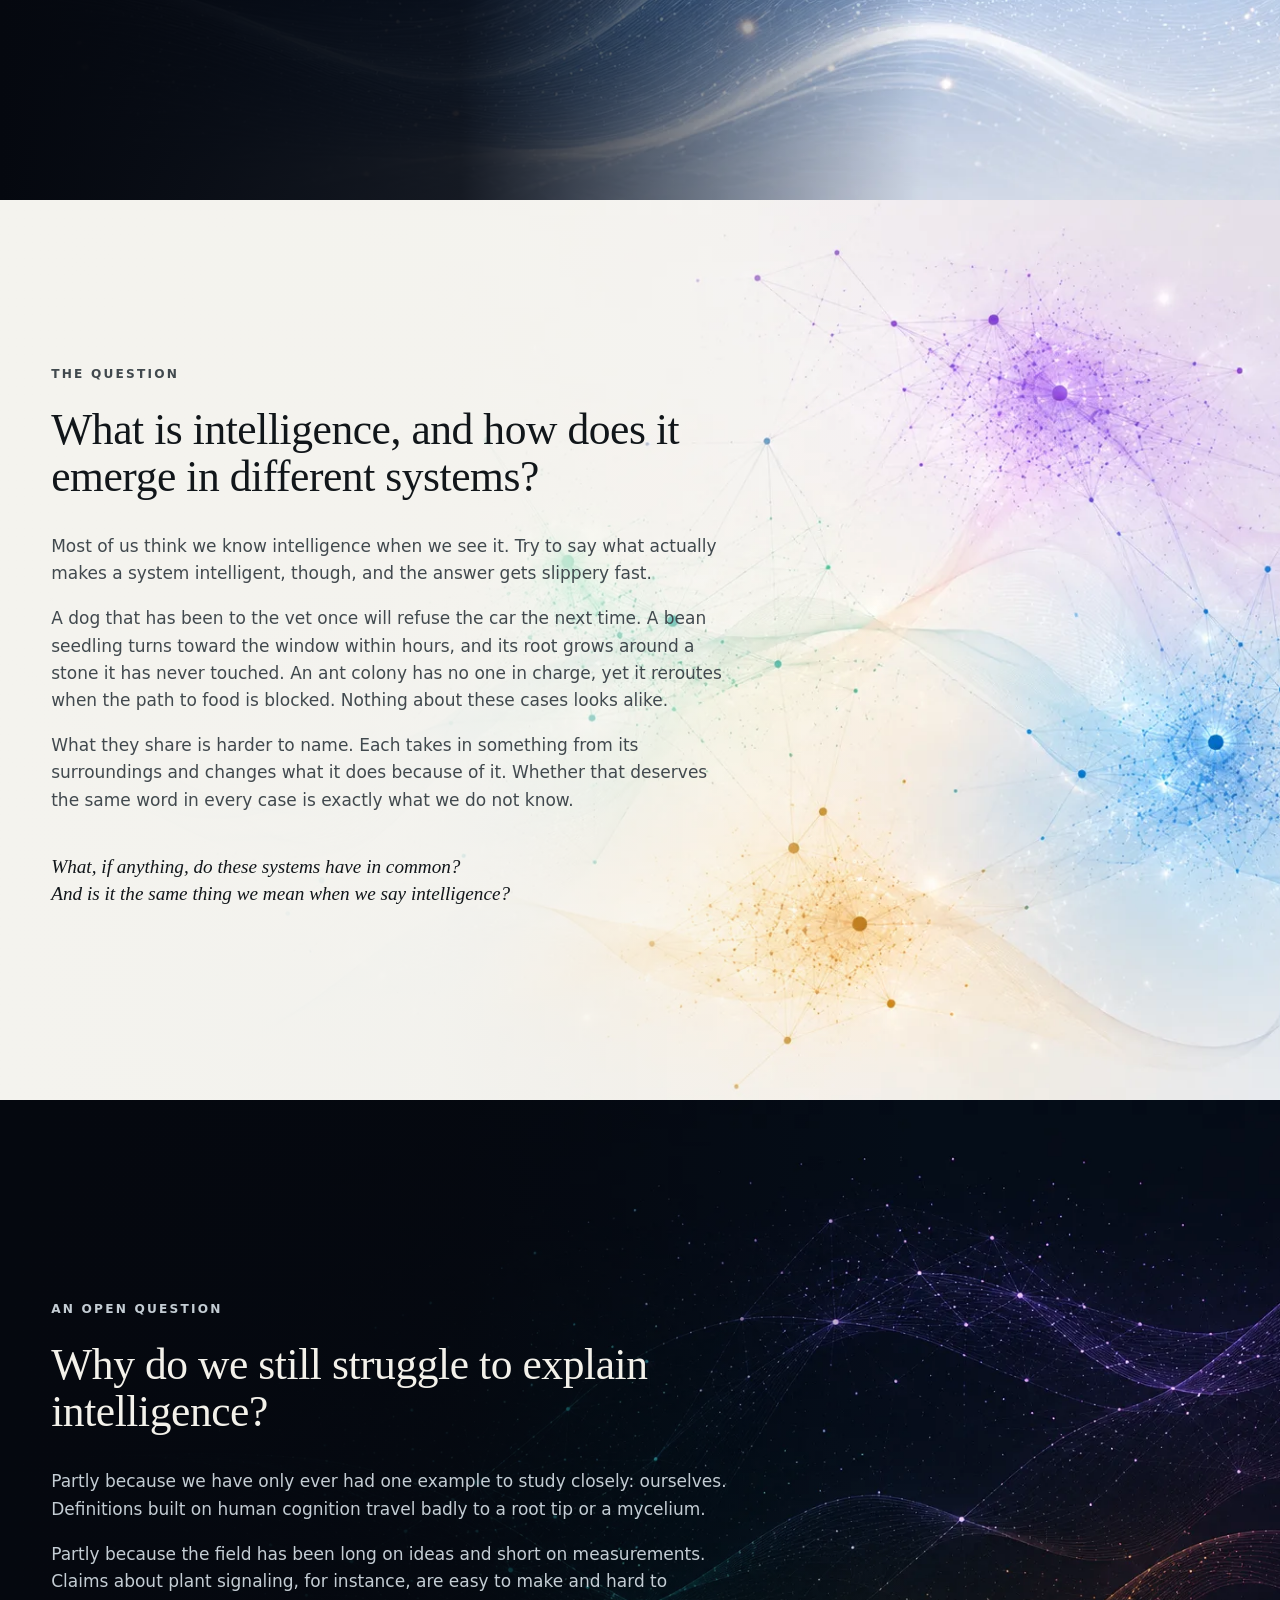
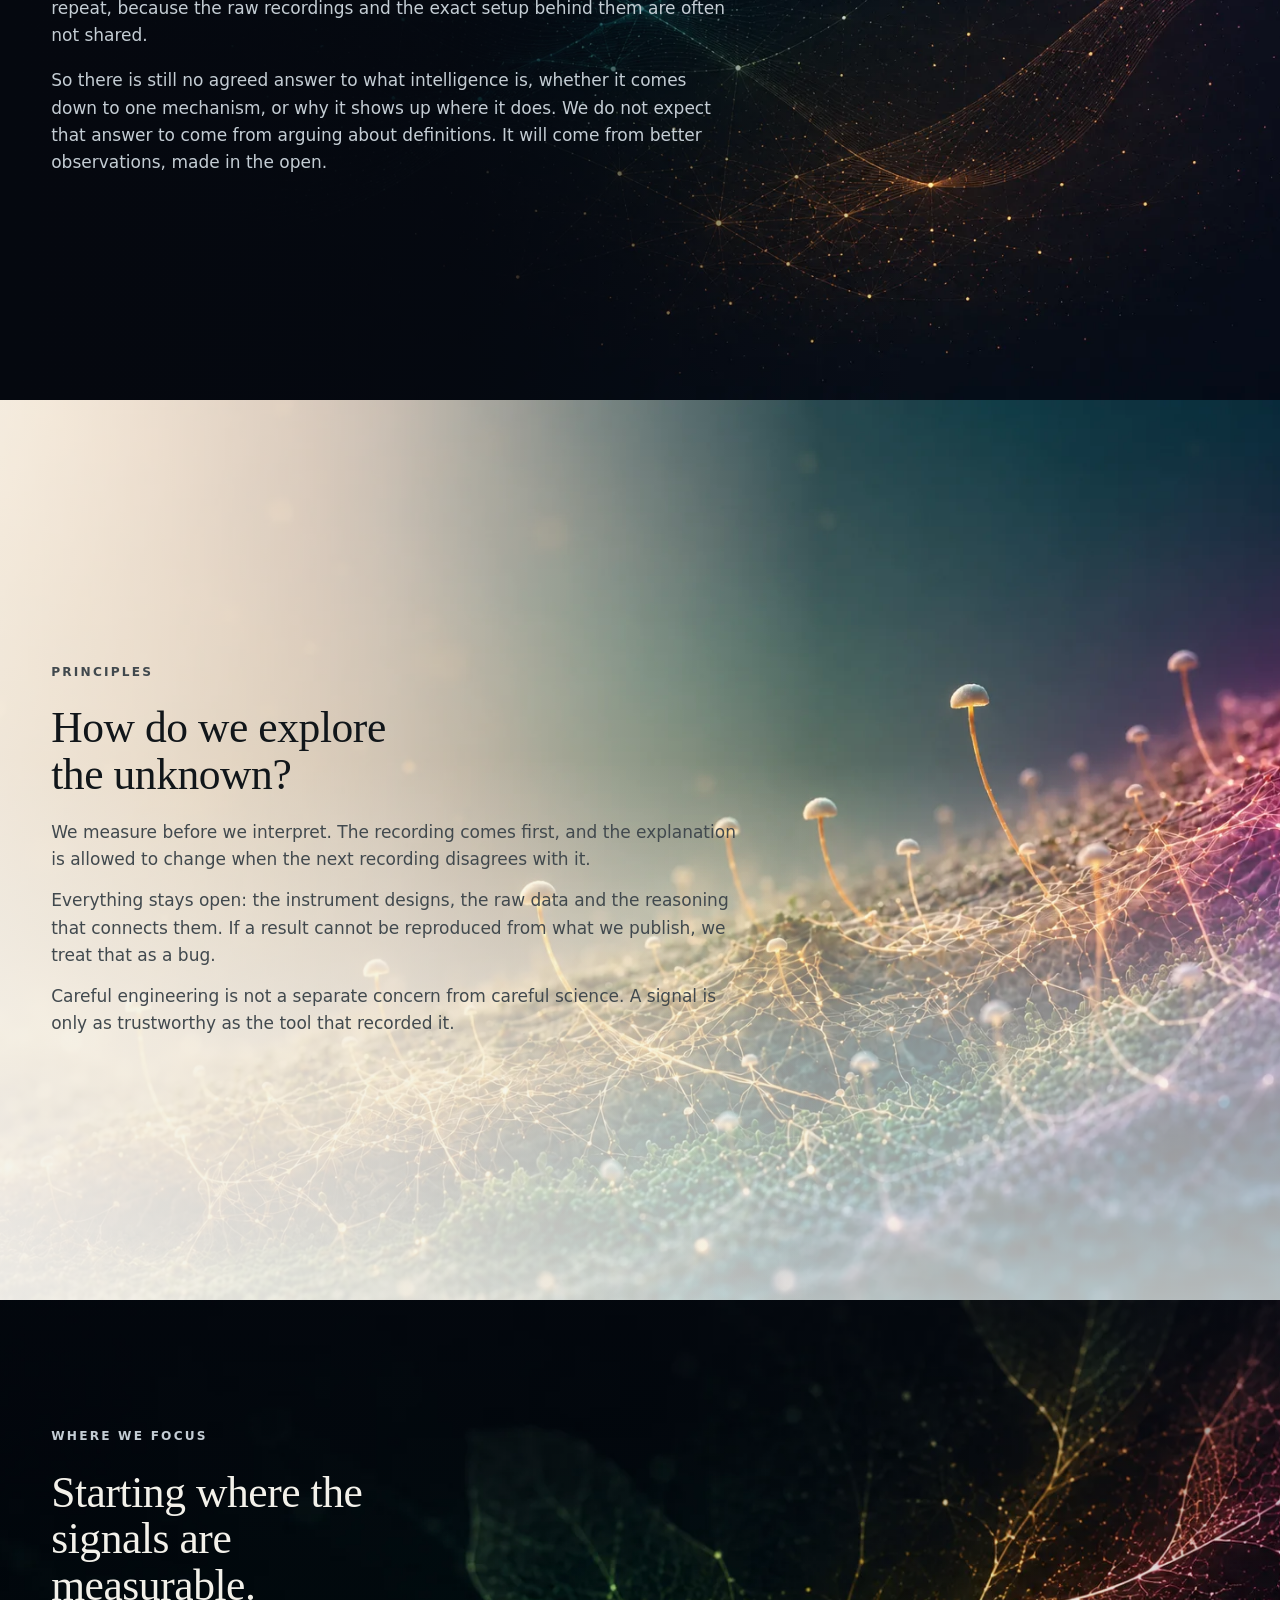
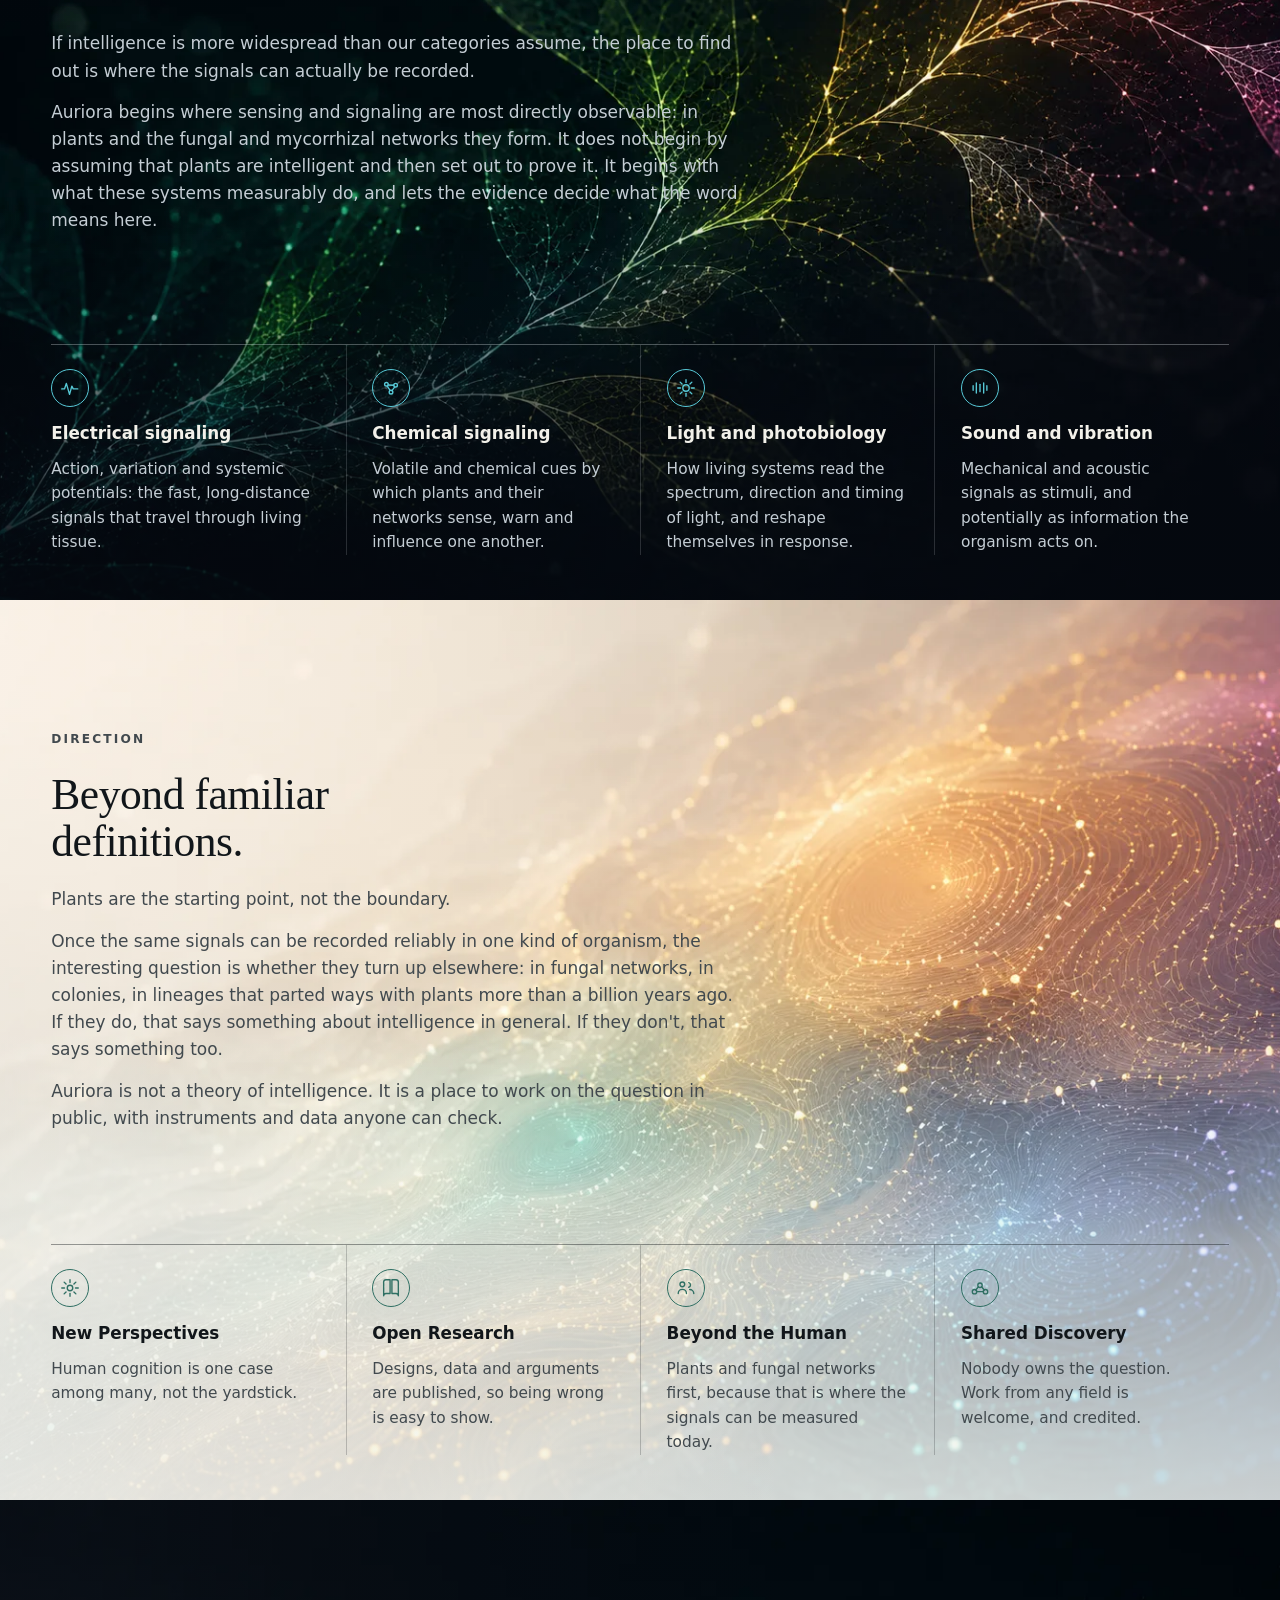
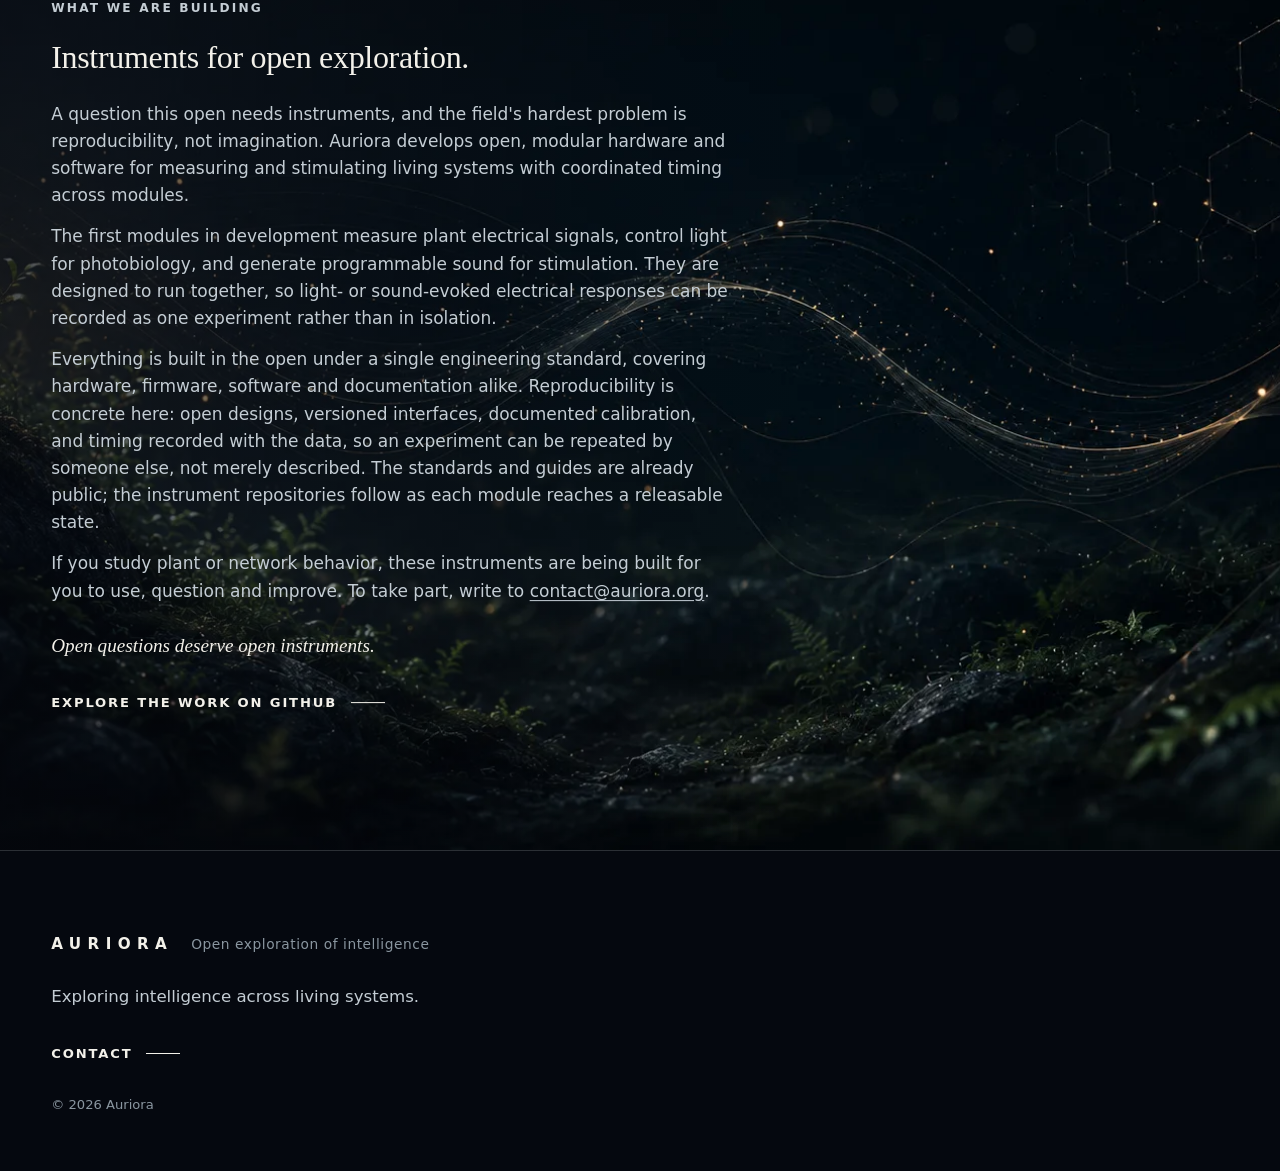
==== commit c2cf6c06: "Tighten the band copy so each section hands off to the next Say what Auriora does already in the Vis" ====
--- a/index.html
+++ b/index.html
@@ -117,18 +117,16 @@
           <p class="eyebrow">Vision</p>
           <h2 id="vision-title">Understanding intelligence beyond familiar boundaries.</h2>
           <p>
-            Intelligence is often associated with brains, cognition and human
-            experience.
-          </p>
-          <p>
-            Yet throughout nature, we find systems that sense, adapt, communicate and
-            coordinate in ways that challenge these familiar boundaries.
-          </p>
-          <p class="pull-question">How does intelligence emerge in different living systems?</p>
-          <p>
-            Auriora is an open research initiative exploring intelligence, adaptation
-            and communication across living systems through observation, measurement
-            and open experimentation.
+            Intelligence usually means brains. Yet a root, a fungal network or a
+            colony of ants also senses its surroundings and acts on what it finds,
+            with no brain anywhere.
+          </p>
+          <p>
+            Auriora is an open research initiative that takes this seriously. We
+            build instruments that measure how plants and their networks signal,
+            and we publish everything we make. Whether the word intelligence
+            reaches that far is a result we are after, not an assumption we start
+            from.
           </p>
         </div>
       </section>
@@ -155,18 +153,15 @@
           </p>
           <p>
             A dog that has been to the vet once will refuse the car the next time.
-            A bean seedling turns toward the window within hours, and its root will
-            grow around a stone it has never touched. An ant colony has no one in
-            charge, yet it finds the shortest route to food and reroutes when that
-            path is blocked. A forest recovers from fire in an order that repeats
-            itself, decade after decade. Nothing about these cases looks alike. The
-            timescales alone run from hours to lifetimes.
-          </p>
-          <p>
-            What they share is harder to name. Each one takes in something from its
-            surroundings and changes what it does because of it. That much is easy
-            to say. Whether it deserves the same word in every case is exactly the
-            thing we do not know.
+            A bean seedling turns toward the window within hours, and its root grows
+            around a stone it has never touched. An ant colony has no one in charge,
+            yet it reroutes when the path to food is blocked. Nothing about these
+            cases looks alike.
+          </p>
+          <p>
+            What they share is harder to name. Each takes in something from its
+            surroundings and changes what it does because of it. Whether that
+            deserves the same word in every case is exactly what we do not know.
           </p>
           <p class="pull-question">
             What, if anything, do these systems have in common?<br />
@@ -189,28 +184,21 @@
           <p class="eyebrow">An open question</p>
           <h2 id="open-question-title">Why do we still struggle to explain intelligence?</h2>
           <p>
-            Intelligence is one of the most familiar concepts in everyday life, yet
-            one of the least understood in science.
-          </p>
-          <p>
-            We recognize it in learning, adaptation, problem solving and coordination.
-            Yet there is still no widely accepted explanation for what intelligence
-            fundamentally is, why it emerges, or whether it can be reduced to a single
-            mechanism.
-          </p>
-          <p>
-            The difficulty may lie in the question itself. Much of our understanding of
-            intelligence has been shaped by human cognition, while the living world
-            presents countless alternative forms of sensing, adapting and organizing.
-          </p>
-          <p>
-            Rather than beginning with assumptions, Auriora begins with observation. By
-            studying signals, interactions and patterns across living systems, we seek
-            to better understand the principles that may underlie intelligence itself.
-          </p>
-          <p class="pull-question">
-            The goal is not to prove a theory,<br />
-            but to explore a question.
+            Partly because we have only ever had one example to study closely:
+            ourselves. Definitions built on human cognition travel badly to a root
+            tip or a mycelium.
+          </p>
+          <p>
+            Partly because the field has been long on ideas and short on
+            measurements. Claims about plant signaling, for instance, are easy to
+            make and hard to repeat, because the raw recordings and the exact setup
+            behind them are often not shared.
+          </p>
+          <p>
+            So there is still no agreed answer to what intelligence is, whether it
+            comes down to one mechanism, or why it shows up where it does. We do not
+            expect that answer to come from arguing about definitions. It will come
+            from better observations, made in the open.
           </p>
         </div>
       </section>
@@ -230,20 +218,19 @@
             <p class="eyebrow">Principles</p>
             <h2 id="principles-title">How do we explore the unknown?</h2>
             <p>
-              Observation comes before interpretation. We measure, record and
-              compare before we explain, and we let explanations change as
-              understanding evolves.
-            </p>
-            <p>
-              Transparency is part of the method. Instruments, data and reasoning
-              stay open, so anyone can question, reproduce and improve the
-              results.
-            </p>
-            <p>
-              Care in engineering makes care in science possible. The tools behind
-              every observation are documented, tested and open to inspection.
-            </p>
-            <p>Curiosity sets the direction; evidence decides what stays.</p>
+              We measure before we interpret. The recording comes first, and the
+              explanation is allowed to change when the next recording disagrees
+              with it.
+            </p>
+            <p>
+              Everything stays open: the instrument designs, the raw data and the
+              reasoning that connects them. If a result cannot be reproduced from
+              what we publish, we treat that as a bug.
+            </p>
+            <p>
+              Careful engineering is not a separate concern from careful science.
+              A signal is only as trustworthy as the tool that recorded it.
+            </p>
           </div>
         </div>
       </section>
@@ -263,20 +250,15 @@
             <p class="eyebrow">Where we focus</p>
             <h2 id="focus-title">Starting where the signals are measurable.</h2>
             <p>
-              Intelligence, in the form of sensing, adaptation, memory and coordination,
-              may turn out to be far more widespread across living systems than our
-              categories assume.
-            </p>
-            <p>
-              But a question this open can only be studied where the signals are real and
-              measurable. Auriora begins where sensing and signaling are most directly
-              observable: in plants and the living, fungal and mycorrhizal networks they form.
-              It does not begin by assuming that plants are intelligent and then set out to
-              prove it. It begins with what these systems measurably do, and lets the
-              evidence decide what the word means here.
-            </p>
-            <p class="pull-question">
-              We start not from a definition, but from what we can measure.
+              If intelligence is more widespread than our categories assume, the
+              place to find out is where the signals can actually be recorded.
+            </p>
+            <p>
+              Auriora begins where sensing and signaling are most directly
+              observable: in plants and the fungal and mycorrhizal networks they
+              form. It does not begin by assuming that plants are intelligent and
+              then set out to prove it. It begins with what these systems measurably
+              do, and lets the evidence decide what the word means here.
             </p>
           </div>
           <div class="pillar-grid" role="list">
@@ -351,22 +333,18 @@
           <div class="feature-head feature-head-wide">
             <p class="eyebrow">Direction</p>
             <h2 id="direction-title">Beyond familiar definitions.</h2>
-            <p>
-              Our vocabulary for intelligence comes almost entirely from studying
-              ourselves. That is a narrow sample.
-            </p>
-            <p>
-              We want to put very different organisms side by side and look at what
-              they measurably do: a root tip, a fungal network, a whole plant under
-              changing light. If some of the same mechanisms turn up in lineages that
-              parted ways a billion years ago, that tells us something. If they don't,
-              that tells us something too.
+            <p>Plants are the starting point, not the boundary.</p>
+            <p>
+              Once the same signals can be recorded reliably in one kind of
+              organism, the interesting question is whether they turn up elsewhere:
+              in fungal networks, in colonies, in lineages that parted ways with
+              plants more than a billion years ago. If they do, that says something
+              about intelligence in general. If they don't, that says something too.
             </p>
             <p>
               Auriora is not a theory of intelligence. It is a place to work on the
               question in public, with instruments and data anyone can check.
             </p>
-            <p class="pull-question">Is there one thing underneath all of this, or many?</p>
           </div>
           <div class="pillar-grid" role="list">
             <article class="pillar" role="listitem">
@@ -394,7 +372,7 @@
                 </svg>
               </span>
               <h3>Open Research</h3>
-              <p>Every design, dataset and argument is published. If we are wrong, it should be easy to show.</p>
+              <p>Designs, data and arguments are published, so being wrong is easy to show.</p>
             </article>
             <article class="pillar" role="listitem">
               <span class="pillar-mark" aria-hidden="true">
@@ -440,8 +418,8 @@
           <p class="eyebrow">What we are building</p>
           <h2 id="building-title">Instruments for open exploration.</h2>
           <p>
-            Questions this open need instruments, and the field's hardest
-            problem is not imagination but reproducibility. Auriora develops
+            A question this open needs instruments, and the field's hardest
+            problem is reproducibility, not imagination. Auriora develops
             open, modular hardware and software for measuring and stimulating
             living systems with coordinated timing across modules.
           </p>
@@ -457,8 +435,8 @@
             covering hardware, firmware, software and documentation alike.
             Reproducibility is concrete here: open designs, versioned interfaces,
             documented calibration, and timing recorded with the data, so an
-            experiment can be inspected, repeated and extended by anyone, not
-            merely described. The standards and guides are already public; the
+            experiment can be repeated by someone else, not merely described.
+            The standards and guides are already public; the
             instrument repositories follow as each module reaches a releasable state.
           </p>
           <p>
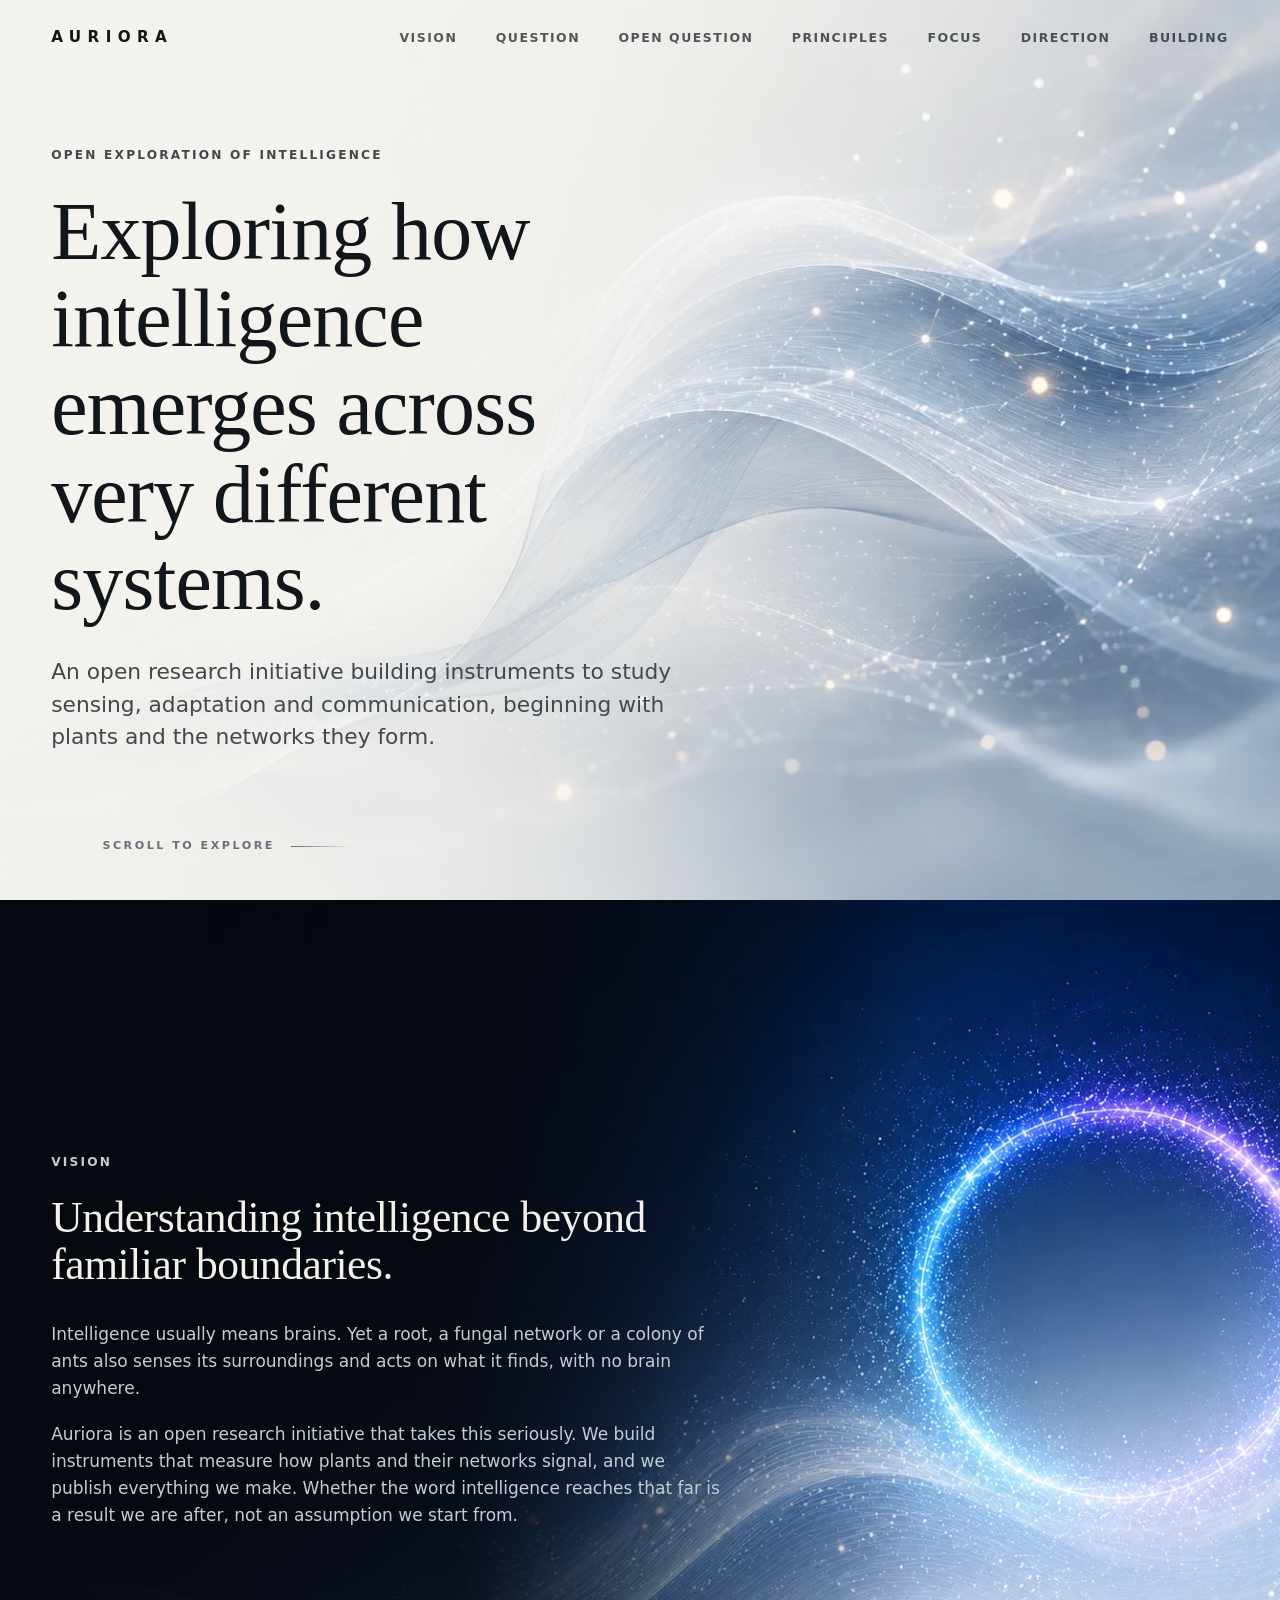
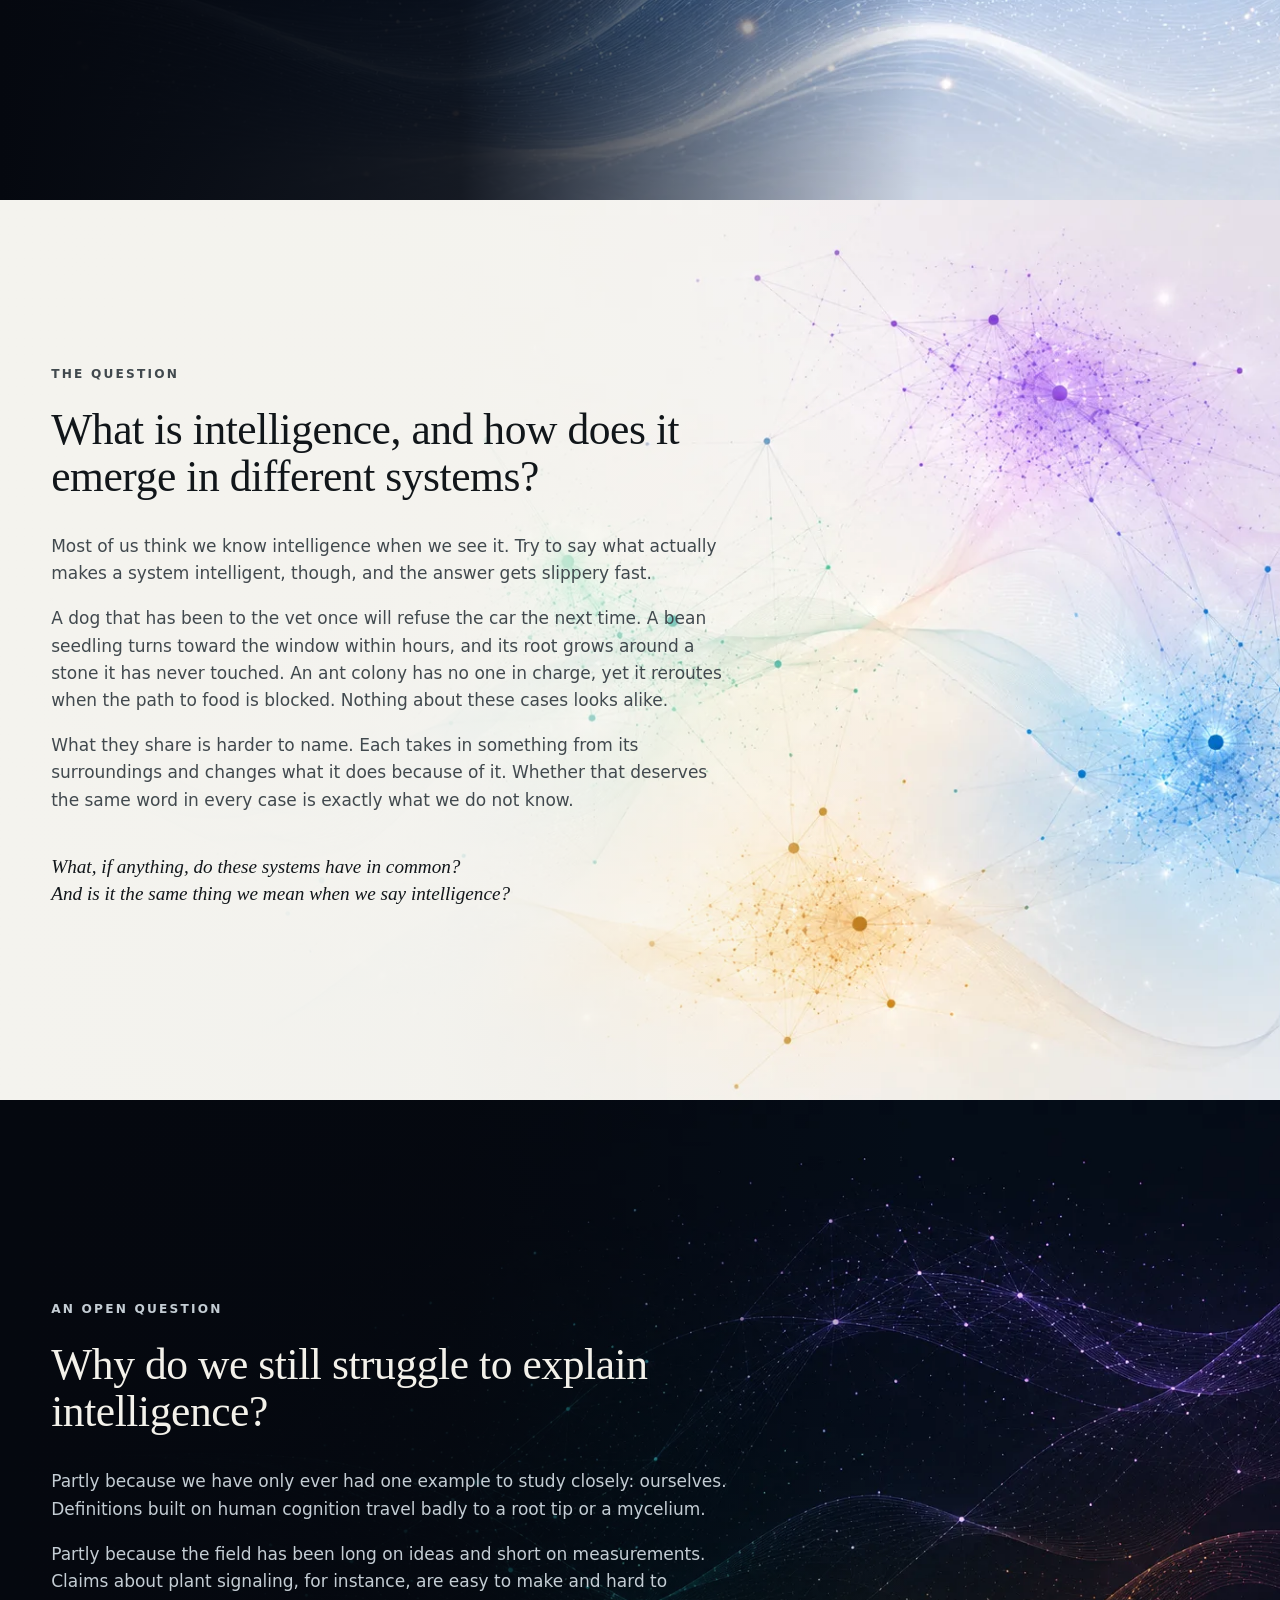
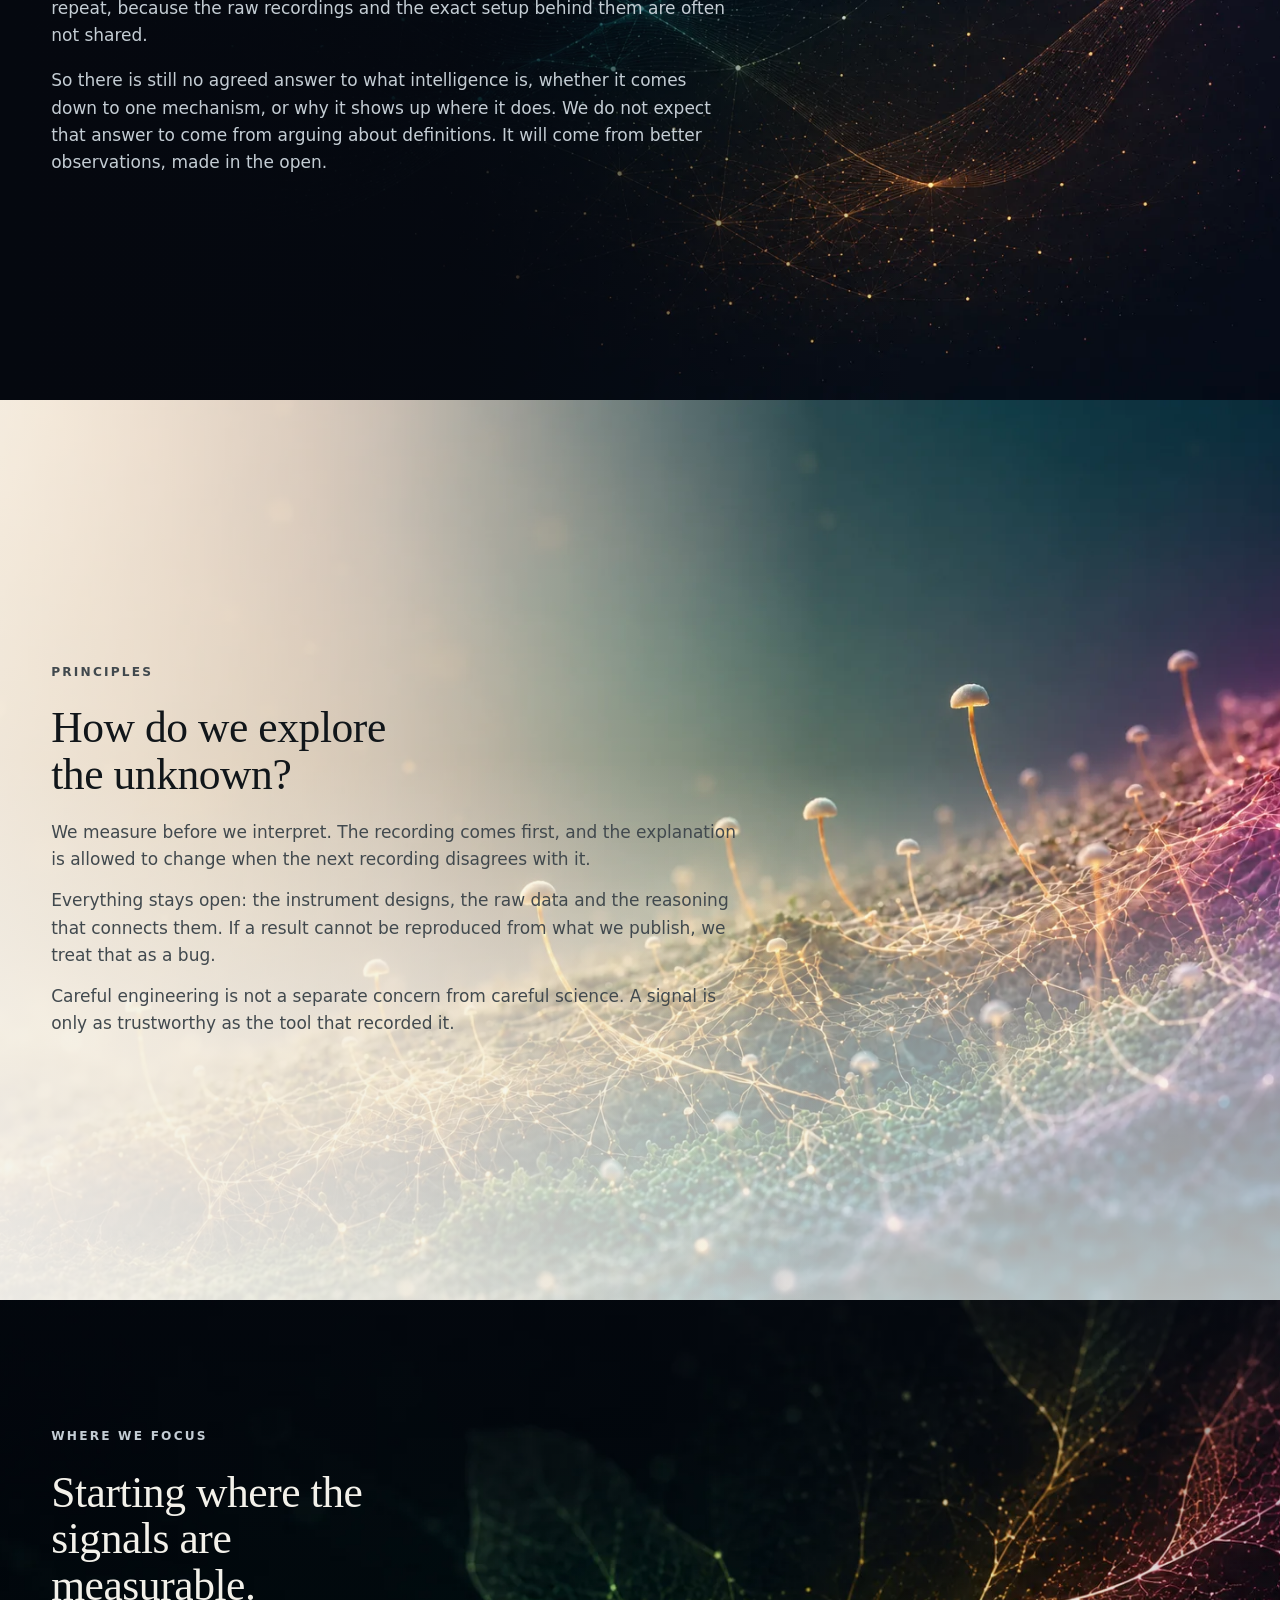
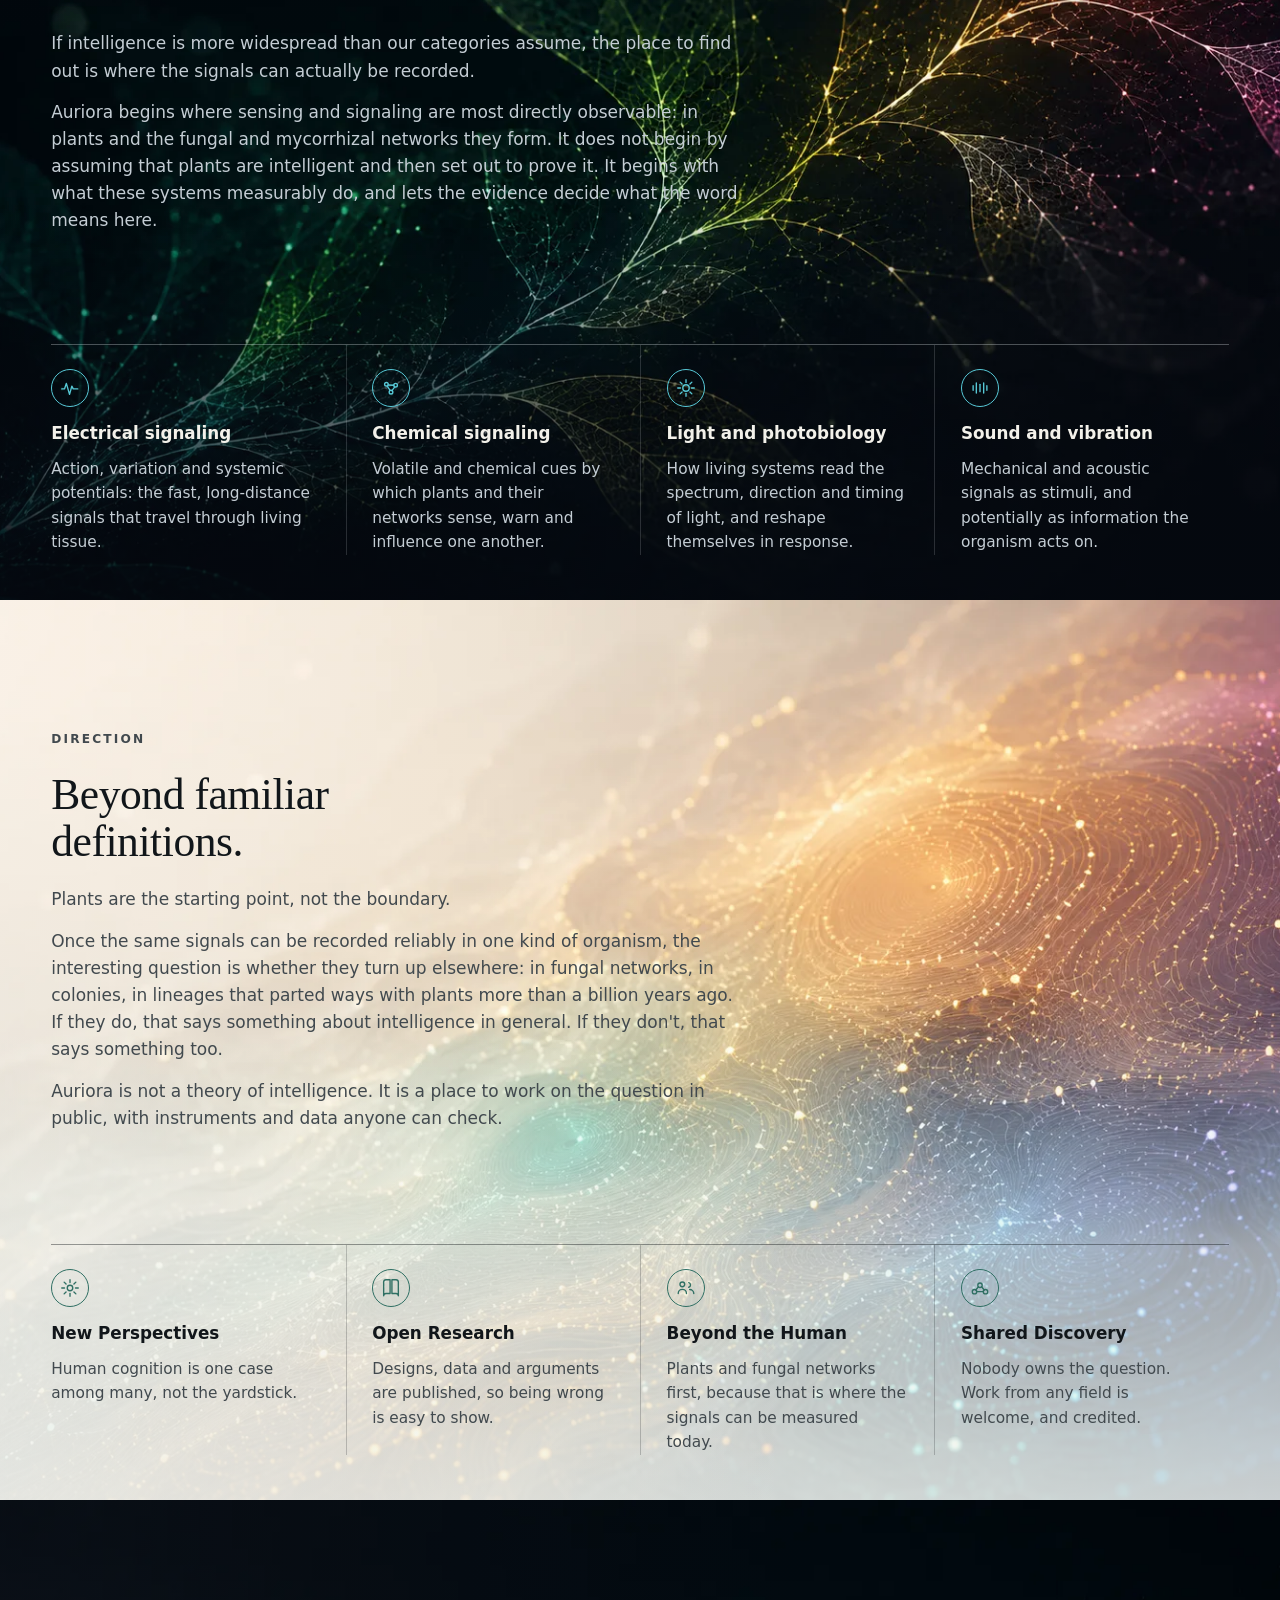
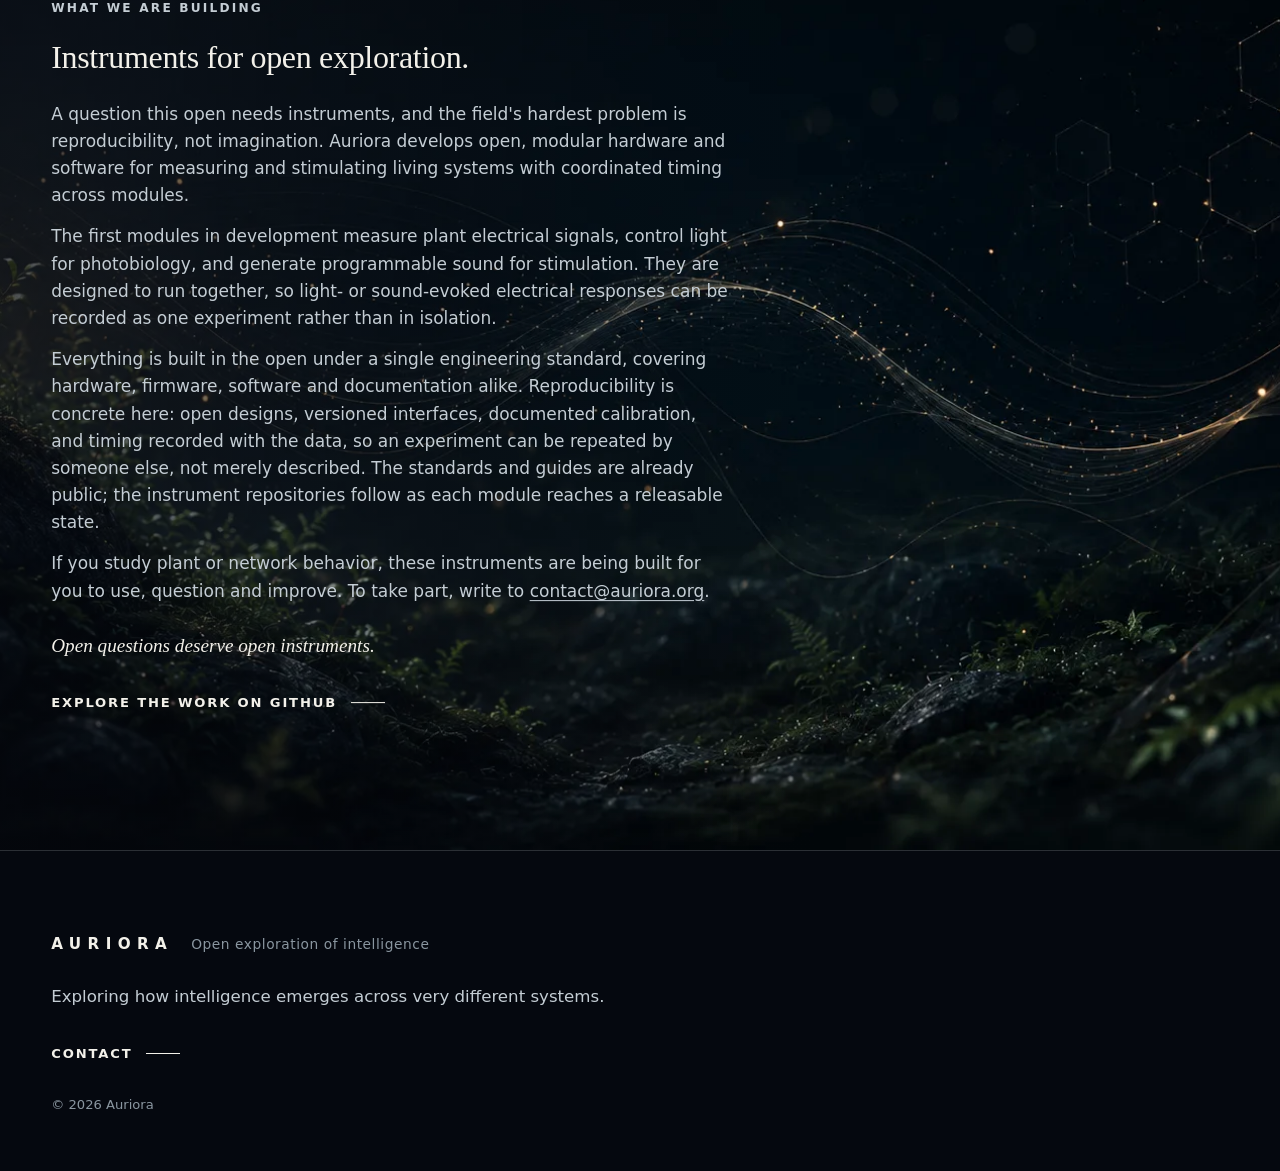
==== commit 43f9403b: "Widen the framing from living systems to very different systems The headline question should not pre" ====
--- a/index.html
+++ b/index.html
@@ -5,7 +5,7 @@
     <meta name="viewport" content="width=device-width, initial-scale=1.0" />
     <meta
       name="description"
-      content="Auriora is an open research initiative exploring intelligence, adaptation and communication across living systems through observation, measurement and open experimentation."
+      content="Auriora is an open research initiative studying how intelligence emerges across very different systems, starting with measurable signals in plants."
     />
     <meta name="theme-color" content="#05080f" />
     <title>Auriora - Open Exploration of Intelligence</title>
@@ -19,7 +19,7 @@
     <meta property="og:title" content="Auriora - Open Exploration of Intelligence" />
     <meta
       property="og:description"
-      content="An open research initiative exploring intelligence, adaptation and communication across living systems through observation, measurement and open experimentation."
+      content="An open research initiative exploring how intelligence emerges across very different systems through observation, measurement and open experimentation, beginning with plants and the networks they form."
     />
     <meta property="og:url" content="https://auriora.org/" />
     <meta property="og:locale" content="en_US" />
@@ -36,7 +36,7 @@
     <meta name="twitter:title" content="Auriora - Open Exploration of Intelligence" />
     <meta
       name="twitter:description"
-      content="An open research initiative exploring intelligence, adaptation and communication across living systems through observation, measurement and open experimentation."
+      content="An open research initiative exploring how intelligence emerges across very different systems through observation, measurement and open experimentation, beginning with plants and the networks they form."
     />
     <meta name="twitter:image" content="https://auriora.org/assets/og-image.jpg" />
 
@@ -53,7 +53,7 @@
         "@type": "Organization",
         "name": "Auriora",
         "url": "https://auriora.org/",
-        "description": "An open research initiative exploring intelligence, adaptation and communication across living systems through observation, measurement and open experimentation.",
+        "description": "An open research initiative exploring how intelligence emerges across very different systems through observation, measurement and open experimentation, beginning with plants and the networks they form.",
         "email": "contact@auriora.org",
         "logo": "https://auriora.org/apple-touch-icon.png",
         "sameAs": ["https://github.com/auriora-org"]
@@ -90,11 +90,12 @@
         <div class="band-inner home-inner">
           <p class="eyebrow">Open exploration of intelligence</p>
           <h1 id="home-title">
-            Exploring how intelligence emerges across living systems.
+            Exploring how intelligence emerges across very different systems.
           </h1>
           <p class="lede">
-            An open exploration of intelligence, adaptation and communication across
-            the living world.
+            An open research initiative building instruments to study sensing,
+            adaptation and communication, beginning with plants and the networks
+            they form.
           </p>
         </div>
         <a class="scroll-cue" href="#vision" aria-label="Scroll to explore">
@@ -464,7 +465,7 @@
           <span class="footer-tag">Open exploration of intelligence</span>
         </div>
         <p class="footer-note">
-          Exploring intelligence across living systems.
+          Exploring how intelligence emerges across very different systems.
         </p>
         <p class="footer-contact">
           <a class="link-arrow" href="mailto:contact@auriora.org">Contact</a>
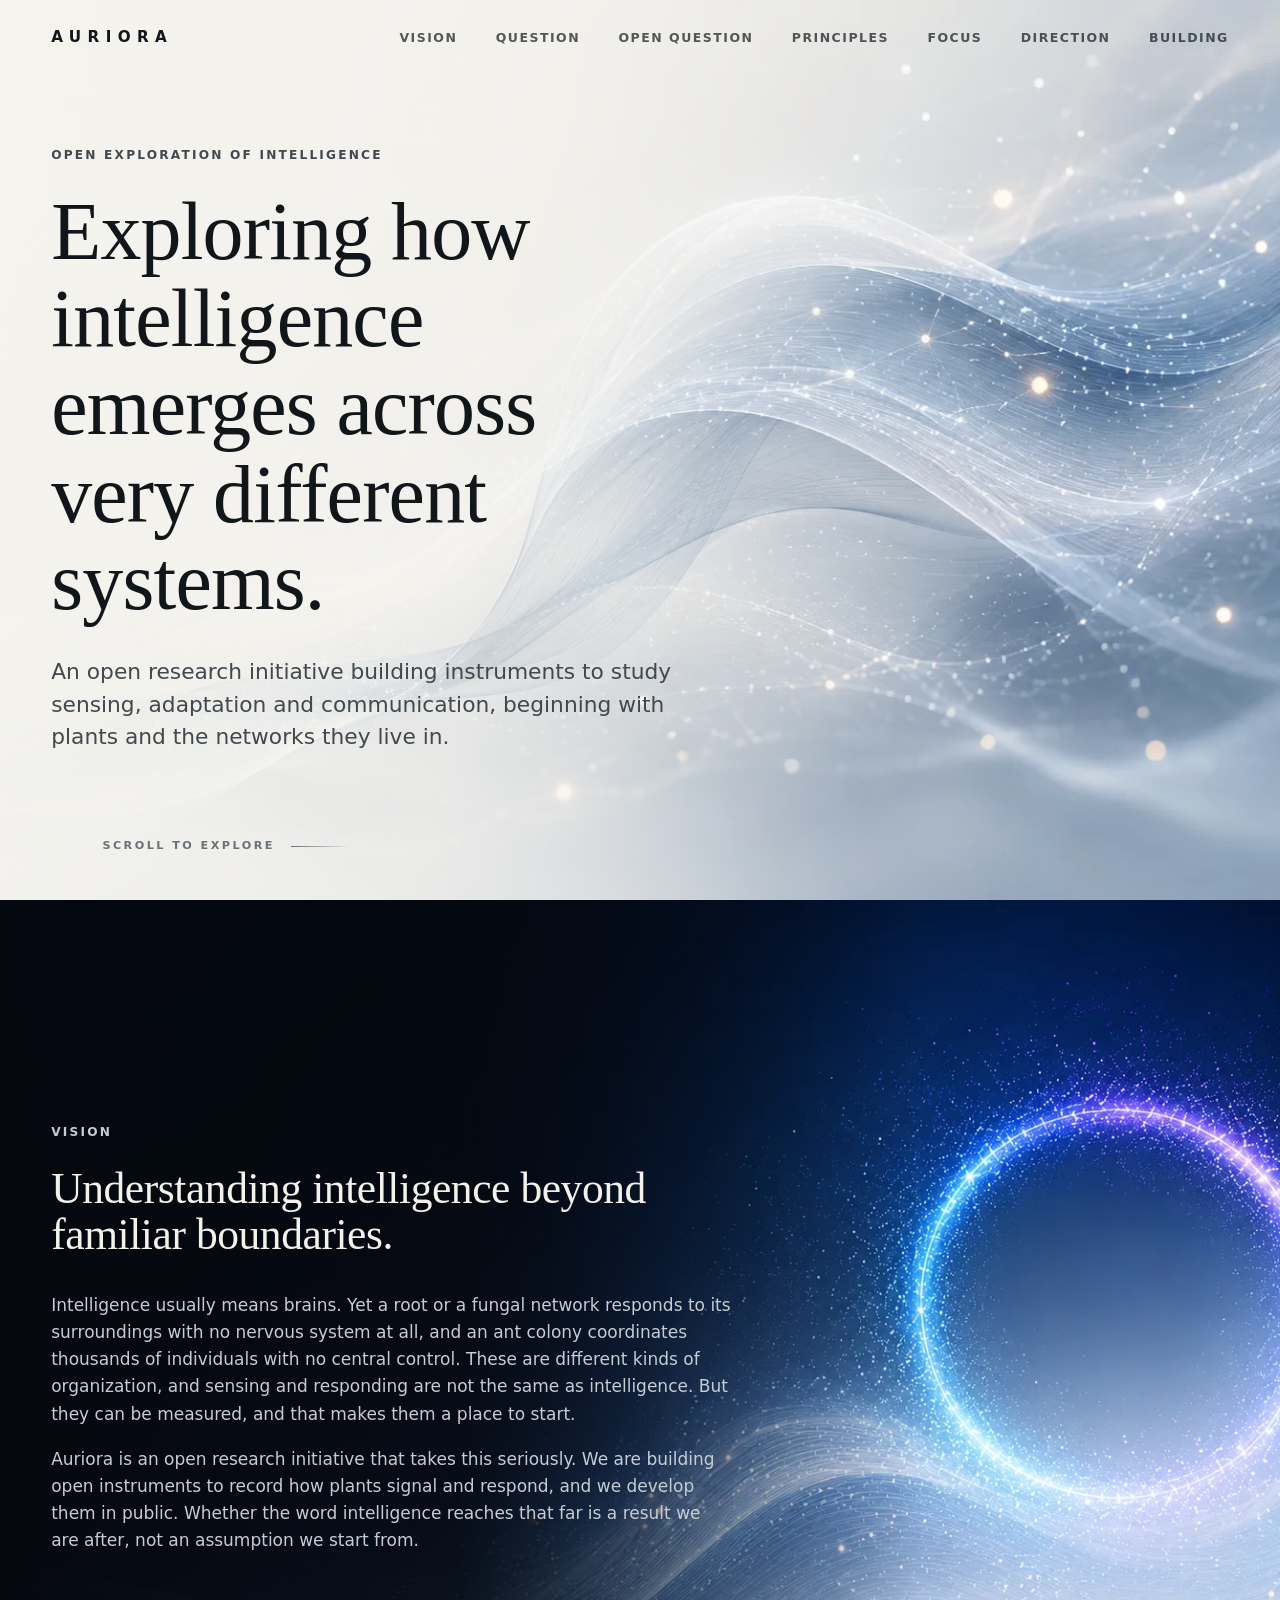
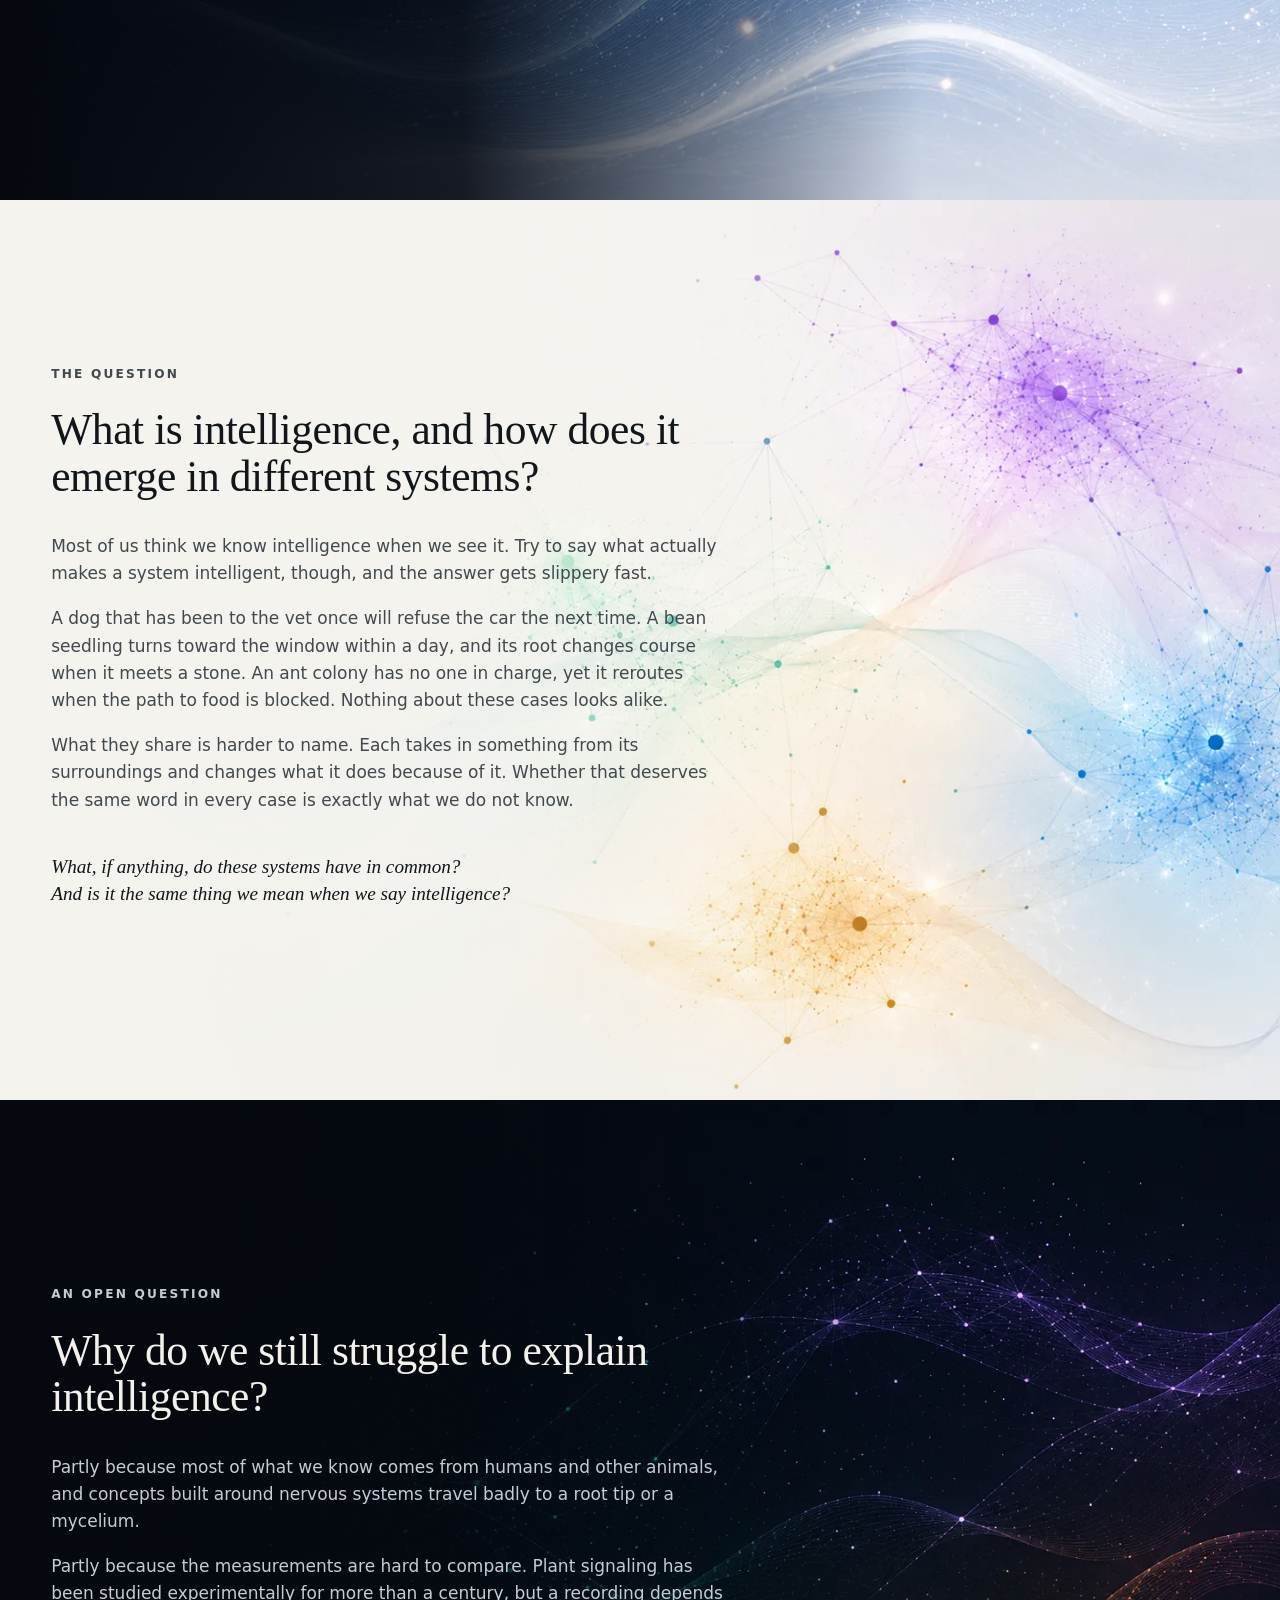
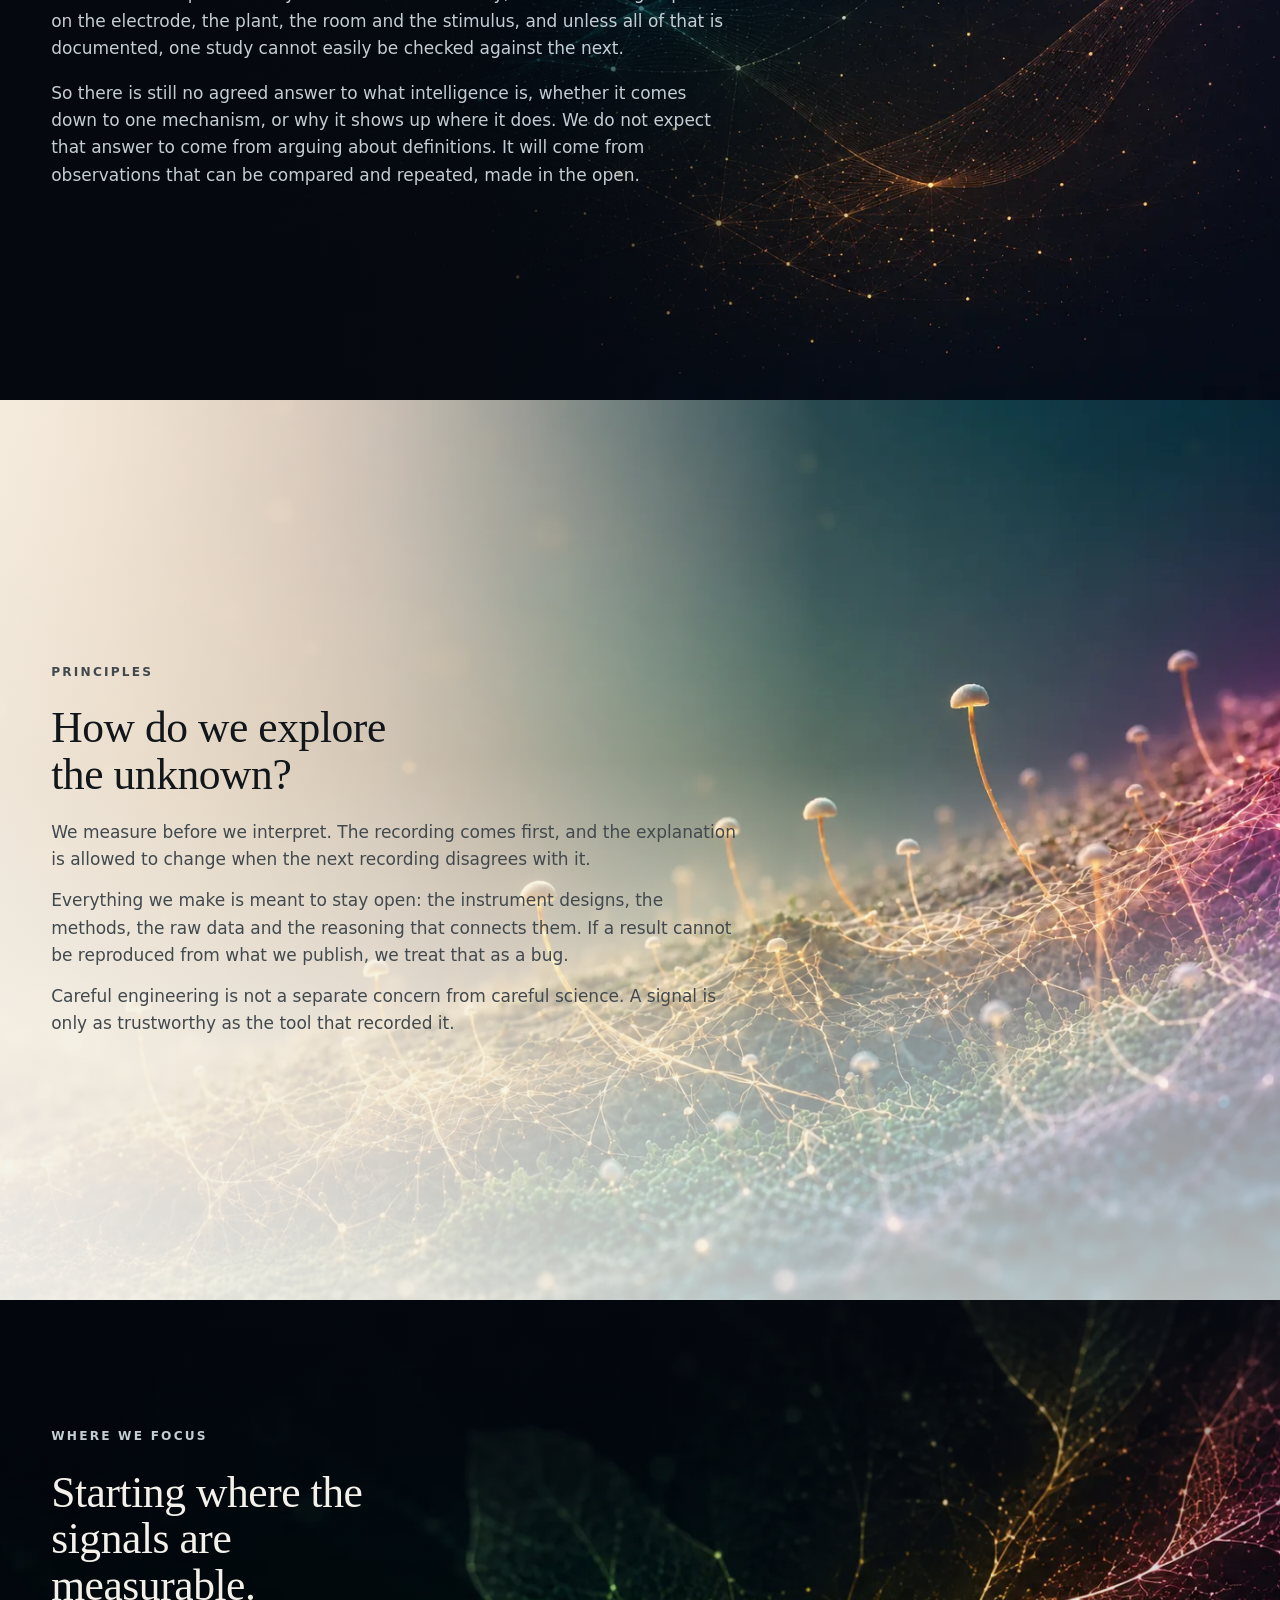
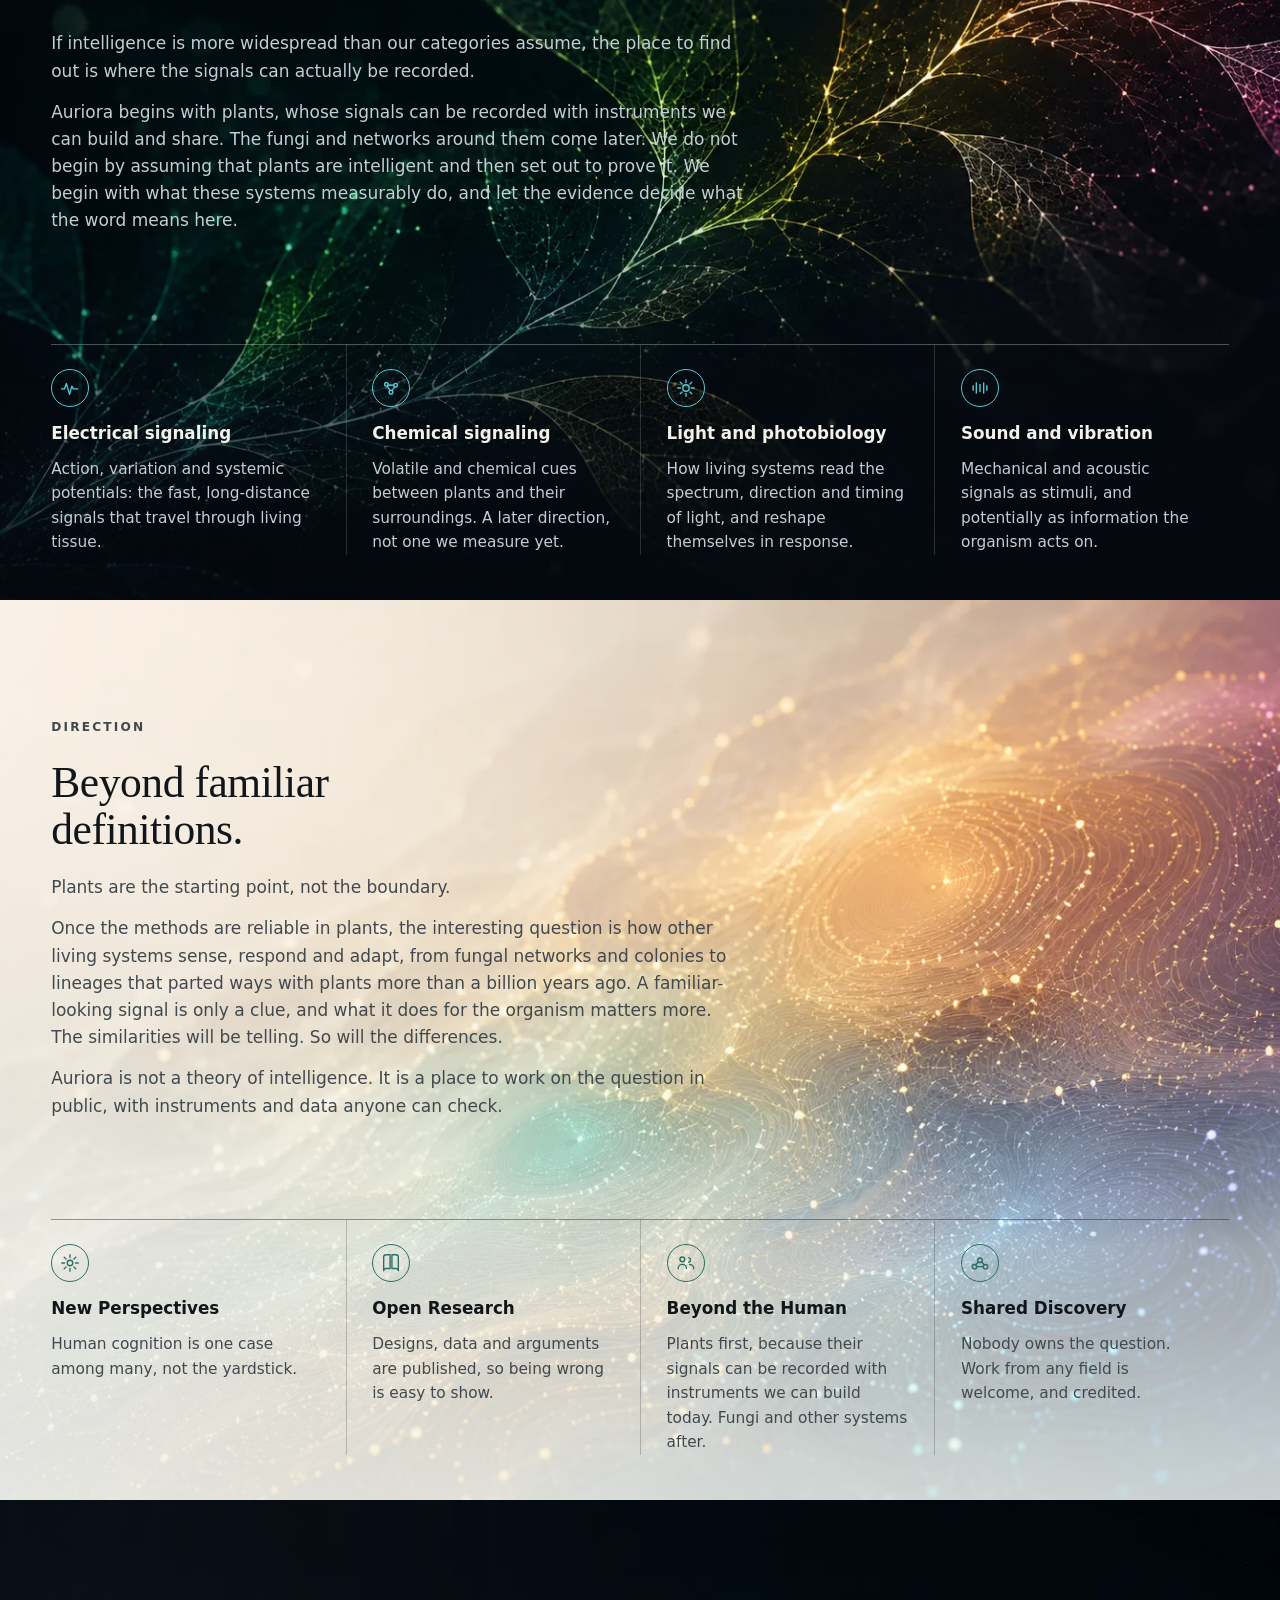
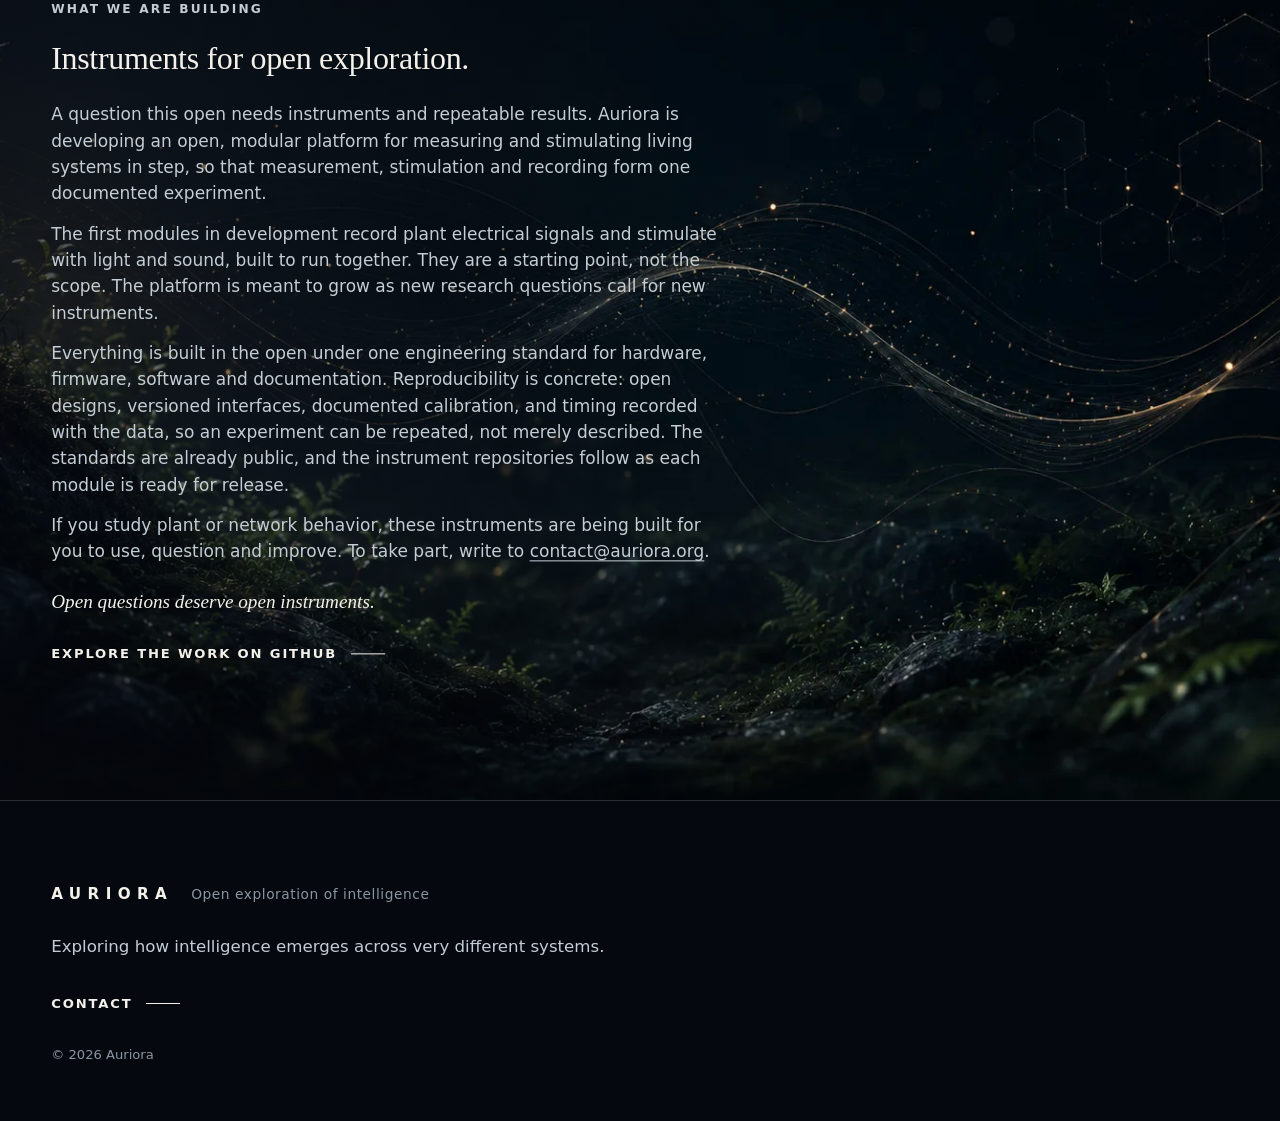
==== commit 4090aa75: "Refine the copy for scientific precision and fit the hero on short desktops Sensing and responding a" ====
--- a/index.html
+++ b/index.html
@@ -19,7 +19,7 @@
     <meta property="og:title" content="Auriora - Open Exploration of Intelligence" />
     <meta
       property="og:description"
-      content="An open research initiative exploring how intelligence emerges across very different systems through observation, measurement and open experimentation, beginning with plants and the networks they form."
+      content="An open research initiative exploring how intelligence emerges across very different systems through observation, measurement and open experimentation, beginning with plants and the networks they live in."
     />
     <meta property="og:url" content="https://auriora.org/" />
     <meta property="og:locale" content="en_US" />
@@ -36,7 +36,7 @@
     <meta name="twitter:title" content="Auriora - Open Exploration of Intelligence" />
     <meta
       name="twitter:description"
-      content="An open research initiative exploring how intelligence emerges across very different systems through observation, measurement and open experimentation, beginning with plants and the networks they form."
+      content="An open research initiative exploring how intelligence emerges across very different systems through observation, measurement and open experimentation, beginning with plants and the networks they live in."
     />
     <meta name="twitter:image" content="https://auriora.org/assets/og-image.jpg" />
 
@@ -53,7 +53,7 @@
         "@type": "Organization",
         "name": "Auriora",
         "url": "https://auriora.org/",
-        "description": "An open research initiative exploring how intelligence emerges across very different systems through observation, measurement and open experimentation, beginning with plants and the networks they form.",
+        "description": "An open research initiative exploring how intelligence emerges across very different systems through observation, measurement and open experimentation, beginning with plants and the networks they live in.",
         "email": "contact@auriora.org",
         "logo": "https://auriora.org/apple-touch-icon.png",
         "sameAs": ["https://github.com/auriora-org"]
@@ -95,7 +95,7 @@
           <p class="lede">
             An open research initiative building instruments to study sensing,
             adaptation and communication, beginning with plants and the networks
-            they form.
+            they live in.
           </p>
         </div>
         <a class="scroll-cue" href="#vision" aria-label="Scroll to explore">
@@ -118,14 +118,17 @@
           <p class="eyebrow">Vision</p>
           <h2 id="vision-title">Understanding intelligence beyond familiar boundaries.</h2>
           <p>
-            Intelligence usually means brains. Yet a root, a fungal network or a
-            colony of ants also senses its surroundings and acts on what it finds,
-            with no brain anywhere.
+            Intelligence usually means brains. Yet a root or a fungal network
+            responds to its surroundings with no nervous system at all, and an
+            ant colony coordinates thousands of individuals with no central
+            control. These are different kinds of organization, and sensing and
+            responding are not the same as intelligence. But they can be
+            measured, and that makes them a place to start.
           </p>
           <p>
             Auriora is an open research initiative that takes this seriously. We
-            build instruments that measure how plants and their networks signal,
-            and we publish everything we make. Whether the word intelligence
+            are building open instruments to record how plants signal and
+            respond, and we develop them in public. Whether the word intelligence
             reaches that far is a result we are after, not an assumption we start
             from.
           </p>
@@ -154,8 +157,8 @@
           </p>
           <p>
             A dog that has been to the vet once will refuse the car the next time.
-            A bean seedling turns toward the window within hours, and its root grows
-            around a stone it has never touched. An ant colony has no one in charge,
+            A bean seedling turns toward the window within a day, and its root
+            changes course when it meets a stone. An ant colony has no one in charge,
             yet it reroutes when the path to food is blocked. Nothing about these
             cases looks alike.
           </p>
@@ -185,21 +188,22 @@
           <p class="eyebrow">An open question</p>
           <h2 id="open-question-title">Why do we still struggle to explain intelligence?</h2>
           <p>
-            Partly because we have only ever had one example to study closely:
-            ourselves. Definitions built on human cognition travel badly to a root
-            tip or a mycelium.
-          </p>
-          <p>
-            Partly because the field has been long on ideas and short on
-            measurements. Claims about plant signaling, for instance, are easy to
-            make and hard to repeat, because the raw recordings and the exact setup
-            behind them are often not shared.
+            Partly because most of what we know comes from humans and other
+            animals, and concepts built around nervous systems travel badly to a
+            root tip or a mycelium.
+          </p>
+          <p>
+            Partly because the measurements are hard to compare. Plant signaling
+            has been studied experimentally for more than a century, but a
+            recording depends on the electrode, the plant, the room and the
+            stimulus, and unless all of that is documented, one study cannot
+            easily be checked against the next.
           </p>
           <p>
             So there is still no agreed answer to what intelligence is, whether it
             comes down to one mechanism, or why it shows up where it does. We do not
             expect that answer to come from arguing about definitions. It will come
-            from better observations, made in the open.
+            from observations that can be compared and repeated, made in the open.
           </p>
         </div>
       </section>
@@ -224,9 +228,10 @@
               with it.
             </p>
             <p>
-              Everything stays open: the instrument designs, the raw data and the
-              reasoning that connects them. If a result cannot be reproduced from
-              what we publish, we treat that as a bug.
+              Everything we make is meant to stay open: the instrument designs,
+              the methods, the raw data and the reasoning that connects them. If a
+              result cannot be reproduced from what we publish, we treat that as a
+              bug.
             </p>
             <p>
               Careful engineering is not a separate concern from careful science.
@@ -255,11 +260,12 @@
               place to find out is where the signals can actually be recorded.
             </p>
             <p>
-              Auriora begins where sensing and signaling are most directly
-              observable: in plants and the fungal and mycorrhizal networks they
-              form. It does not begin by assuming that plants are intelligent and
-              then set out to prove it. It begins with what these systems measurably
-              do, and lets the evidence decide what the word means here.
+              Auriora begins with plants, whose signals can be recorded with
+              instruments we can build and share. The fungi and networks around
+              them come later. We do not begin by assuming that plants
+              are intelligent and then set out to prove it. We begin with what
+              these systems measurably do, and let the evidence decide what the
+              word means here.
             </p>
           </div>
           <div class="pillar-grid" role="list">
@@ -284,7 +290,7 @@
                 </svg>
               </span>
               <h3>Chemical signaling</h3>
-              <p>Volatile and chemical cues by which plants and their networks sense, warn and influence one another.</p>
+              <p>Volatile and chemical cues between plants and their surroundings. A later direction, not one we measure yet.</p>
             </article>
             <article class="pillar" role="listitem">
               <span class="pillar-mark" aria-hidden="true">
@@ -336,11 +342,12 @@
             <h2 id="direction-title">Beyond familiar definitions.</h2>
             <p>Plants are the starting point, not the boundary.</p>
             <p>
-              Once the same signals can be recorded reliably in one kind of
-              organism, the interesting question is whether they turn up elsewhere:
-              in fungal networks, in colonies, in lineages that parted ways with
-              plants more than a billion years ago. If they do, that says something
-              about intelligence in general. If they don't, that says something too.
+              Once the methods are reliable in plants, the interesting question is
+              how other living systems sense, respond and adapt, from fungal
+              networks and colonies to lineages that parted ways with plants more
+              than a billion years ago. A familiar-looking signal is only a clue,
+              and what it does for the organism matters more. The similarities will be telling. So will
+              the differences.
             </p>
             <p>
               Auriora is not a theory of intelligence. It is a place to work on the
@@ -385,7 +392,7 @@
                 </svg>
               </span>
               <h3>Beyond the Human</h3>
-              <p>Plants and fungal networks first, because that is where the signals can be measured today.</p>
+              <p>Plants first, because their signals can be recorded with instruments we can build today. Fungi and other systems after.</p>
             </article>
             <article class="pillar" role="listitem">
               <span class="pillar-mark" aria-hidden="true">
@@ -419,26 +426,25 @@
           <p class="eyebrow">What we are building</p>
           <h2 id="building-title">Instruments for open exploration.</h2>
           <p>
-            A question this open needs instruments, and the field's hardest
-            problem is reproducibility, not imagination. Auriora develops
-            open, modular hardware and software for measuring and stimulating
-            living systems with coordinated timing across modules.
-          </p>
-          <p>
-            The first modules in development measure plant electrical signals,
-            control light for photobiology, and generate programmable sound for
-            stimulation. They are designed to run together, so light- or
-            sound-evoked electrical responses can be recorded as one experiment
-            rather than in isolation.
-          </p>
-          <p>
-            Everything is built in the open under a single engineering standard,
-            covering hardware, firmware, software and documentation alike.
-            Reproducibility is concrete here: open designs, versioned interfaces,
-            documented calibration, and timing recorded with the data, so an
-            experiment can be repeated by someone else, not merely described.
-            The standards and guides are already public; the
-            instrument repositories follow as each module reaches a releasable state.
+            A question this open needs instruments and repeatable results.
+            Auriora is developing an open, modular platform for measuring and
+            stimulating living systems in step, so that measurement, stimulation
+            and recording form one documented experiment.
+          </p>
+          <p>
+            The first modules in development record plant electrical signals and
+            stimulate with light and sound, built to run together. They are a
+            starting point, not the scope. The platform is meant to grow as new
+            research questions call for new instruments.
+          </p>
+          <p>
+            Everything is built in the open under one engineering standard for
+            hardware, firmware, software and documentation. Reproducibility is
+            concrete: open designs, versioned interfaces, documented
+            calibration, and timing recorded with the data, so an experiment can
+            be repeated, not merely described. The standards are already public,
+            and the instrument repositories follow as each module is ready for
+            release.
           </p>
           <p>
             If you study plant or network behavior, these instruments are being
--- a/styles.css
+++ b/styles.css
@@ -544,6 +544,33 @@
 
 .home-inner h1 {
   margin-top: 4px;
+  /* The headline wraps to five lines at every width, so its height is what
+     decides whether the hero fits the screen. The base h1 size is purely
+     width-driven (6.4vw), which on a short desktop viewport (1366×768,
+     1280×720, or a zoomed 1080p) made the hero overrun the fold and cost a
+     second scroll gesture to reach Vision. Add a height term so the title
+     shrinks with the viewport height; on normal-height desktops the vw/rem
+     branches still win and nothing changes. */
+  font-size: clamp(2.9rem, min(6.4vw, 9.6vh), 6.6rem);
+}
+
+/* On the wide layout the hero's vertical padding only matters when the copy
+   nearly fills the viewport (the content is centred otherwise). Trim it
+   there so the title, lede and scroll cue fit above the fold on 768px-tall
+   screens; mobile overrides its own padding further down. */
+@media (min-width: 921px) {
+  .band-home {
+    padding-block: clamp(80px, 10vh, 168px);
+  }
+}
+
+/* Very short wide viewports (a 768px-tall laptop at 125% browser zoom, or a
+   small window): shrink the height term a little further so the hero stays
+   within the paging tolerance and one gesture still reaches Vision. */
+@media (min-width: 921px) and (max-height: 660px) {
+  .home-inner h1 {
+    font-size: clamp(2.9rem, min(6.4vw, 8.6vh), 6.6rem);
+  }
 }
 
 .scroll-cue {
@@ -1272,6 +1299,23 @@
   .band-feature:has(.pillar-grid) {
     padding-block: clamp(40px, 5vh, 64px);
   }
+  /* Building carries the longest copy of the split bands and overran the fold
+     on 768-900px-tall desktops, costing a second paging gesture. Trim its
+     padding and the gaps around the closing question and link so the whole
+     block, GitHub link included, fits one screen; the copy itself is kept
+     to four short paragraphs for the same reason. */
+  #building {
+    padding-block: clamp(72px, 9vh, 100px);
+  }
+  #building .band-inner-narrow p {
+    line-height: 1.55;
+  }
+  #building .band-inner-narrow > .pull-question {
+    margin-top: 22px;
+  }
+  #building .band-inner-narrow > .link-arrow {
+    margin-top: 26px;
+  }
   .band-feature .band-inner {
     gap: clamp(24px, 3vh, 40px);
   }
